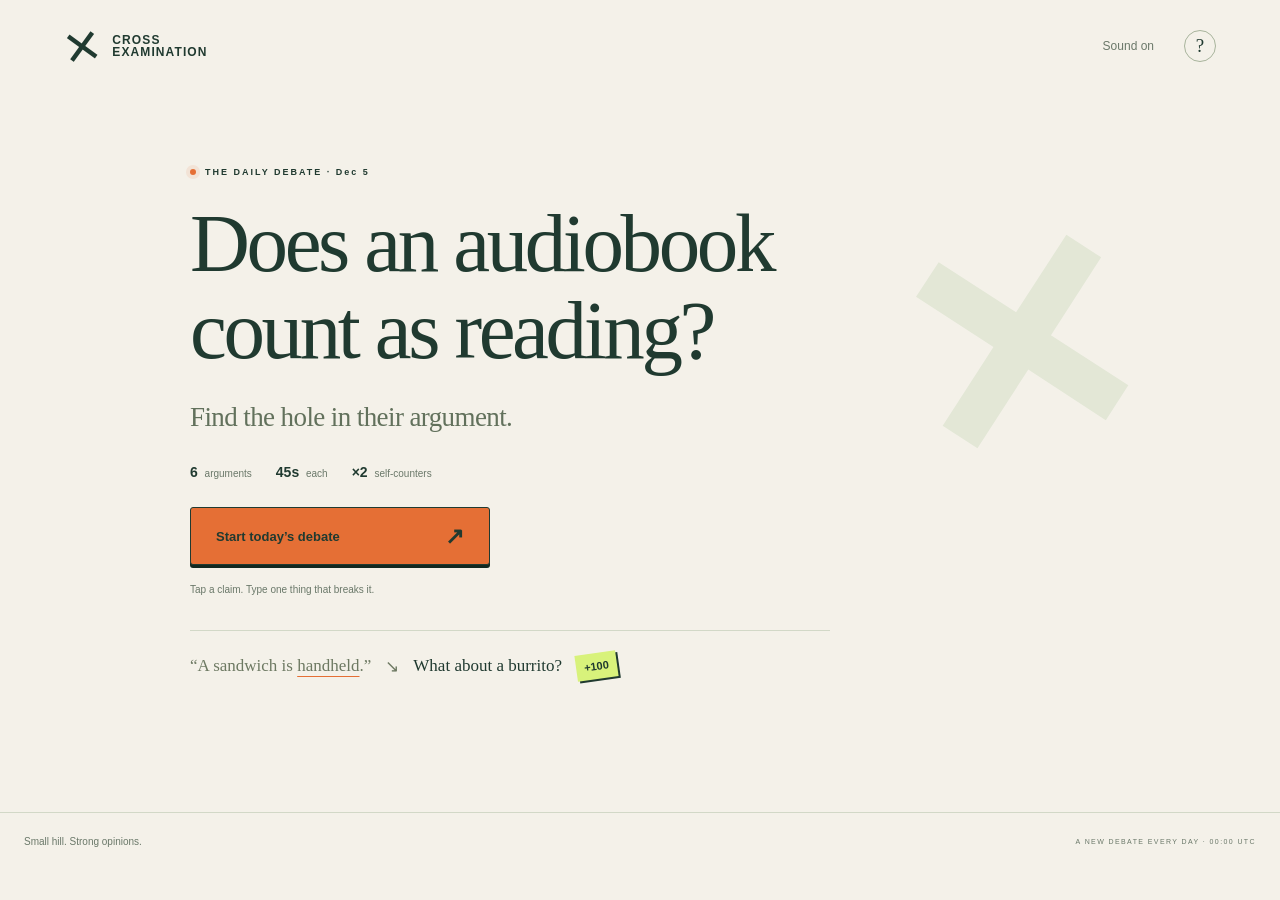
==== cross-examination/index.html @ 58315a8c "Give daily debates 45-second turns, plain copy, visible chains and stronger feedback" ====
<!doctype html>
<html lang="en">
<head>
<meta charset="utf-8"><meta name="viewport" content="width=device-width, initial-scale=1"><meta name="theme-color" content="#f4f1e9"><meta name="description" content="One daily debate. Six arguments. Forty-five seconds to find a counterexample—and maybe counter yourself.">
<title>Cross Examination — the daily debate</title><link rel="icon" href="./favicon.svg" type="image/svg+xml"><link rel="stylesheet" href="./styles.css?v=5"><script type="module" src="./src/app.js?v=5"></script>
</head>
<body>
<a class="skip-link" href="#main">Skip to game</a>
<header class="site-header"><a class="wordmark" href="./" aria-label="Cross Examination home"><span class="brand-mark" aria-hidden="true">×</span><span>CROSS<br>EXAMINATION</span></a><div class="header-actions"><button class="quiet-button" id="sound-button" aria-pressed="true">Sound on</button><button class="help-button" id="help-button" aria-label="How to play">?</button></div></header>
<main id="main" tabindex="-1"><p class="loading" role="status">Opening today’s debate…</p></main>
<footer class="site-footer"><span>Small hill. Strong opinions.</span><span>A NEW DEBATE EVERY DAY · 00:00 UTC</span></footer>
<dialog id="help-dialog" aria-labelledby="help-title"><button class="dialog-close" aria-label="Close instructions" data-close-dialog>×</button><p class="eyebrow">PICK IT APART.</p><h2 id="help-title">Then argue<br><em>with yourself.</em></h2><ol class="how-list"><li><strong>Read the argument.</strong><p>Each turn makes a case FOR or AGAINST today’s question. Tap an underlined phrase to challenge it.</p></li><li><strong>Name a counterexample.</strong><p>“It’s handheld” → “burrito.” Just a name, not an essay. A valid counter scores 100.</p></li><li><strong>Undo your own example.</strong><p>Use a new name each turn. If it also breaks an earlier idea you used, its chain doubles: ×2, ×4, ×8… Look for the bonus marks.</p></li></ol><p class="fine-print">Six arguments. 45 seconds each, including phrase selection. The clock pauses while you read a reveal. Examples and chain connections are curated; challenging a feature doesn’t settle the whole debate.</p><button class="primary-button" data-close-dialog>Let’s argue ↗</button></dialog>
<dialog id="share-dialog" aria-labelledby="share-title"><button class="dialog-close" aria-label="Close result" data-close-dialog>×</button><h2 id="share-title">Copy your result.</h2><textarea id="share-output" readonly rows="7" aria-label="Shareable result"></textarea></dialog>
<div id="effects" aria-hidden="true"></div><div class="sr-only" id="announcer" role="status" aria-live="polite"></div>
</body>
</html>
---- cross-examination/styles.css ----
:root{--paper:#f4f1e9;--ink:#203a30;--muted:#6a7869;--line:#d2d8c7;--lime:#d8f27b;--green:#e1ead4;--peach:#f1ddcd;--orange:#e56f35;--white:#fffdf6;--sans:Arial,Helvetica,sans-serif;--serif:Georgia,'Times New Roman',serif;color-scheme:light}
*{box-sizing:border-box}body{margin:0;background:var(--paper);color:var(--ink);font-family:var(--sans);-webkit-font-smoothing:antialiased;overflow-x:clip}button,input,textarea{font:inherit}button,a,input{touch-action:manipulation}button{color:inherit;cursor:pointer;border:0}a{color:inherit}button:focus-visible,a:focus-visible,summary:focus-visible,.claim:focus-visible{outline:3px solid var(--orange);outline-offset:5px}input:focus{outline:none}button:disabled{cursor:default}.sr-only{position:absolute;width:1px;height:1px;padding:0;margin:-1px;overflow:hidden;clip:rect(0,0,0,0);white-space:nowrap;border:0}.skip-link{position:fixed;top:-100px;left:20px;padding:12px;background:var(--lime);z-index:99}.skip-link:focus{top:10px}.site-header{max-width:1440px;margin:auto;padding:26px 5%;display:flex;justify-content:space-between;align-items:center}.wordmark{display:flex;gap:11px;align-items:center;text-decoration:none;font-size:12px;font-weight:800;line-height:1.03;letter-spacing:1.1px}.brand-mark{font-size:62px;line-height:.65;font-weight:400;transform:rotate(-9deg);transition:transform .3s}.wordmark:hover .brand-mark{transform:rotate(81deg)}.header-actions{display:flex;align-items:center;gap:24px}.quiet-button{background:none;font-size:12px;color:var(--muted)}.help-button{width:32px;height:32px;border:1px solid #a8b49c;border-radius:50%;background:none;font-family:var(--serif);font-size:19px}.help-button:hover{background:var(--lime)}main{min-height:calc(100svh - 180px);padding:25px 24px 58px}.game-shell{max-width:900px;margin:0 auto;scroll-margin-top:18px}.eyebrow{font-size:9px;letter-spacing:2px;font-weight:700;margin:0 0 23px}.home-shell{position:relative;max-width:900px;padding:50px 0 25px;isolation:isolate}.daily-label{display:flex;align-items:center;gap:9px}.live-dot{width:6px;height:6px;border-radius:50%;background:var(--orange);box-shadow:0 0 0 4px #e56f351c}.home-question{font:400 clamp(52px,6.6vw,83px)/1.04 var(--serif);letter-spacing:-3.4px;max-width:720px;margin:0 0 27px;text-wrap:pretty}.home-description{font-family:var(--serif);font-size:27px;letter-spacing:-.6px;line-height:1.3;margin:0 0 29px;color:#62715c}.home-rules{display:flex;gap:24px;align-items:center;font-size:10px;margin-bottom:27px;color:var(--muted)}.home-rules strong{font-size:14px;color:var(--ink);font-weight:600;margin-right:4px}.primary-button{display:inline-flex;align-items:center;justify-content:space-between;gap:45px;border:1px solid var(--ink);background:var(--ink);color:var(--white);border-radius:3px;padding:18px 26px;font-size:13px;box-shadow:0 3px 0 #12271f;transition:background .15s,transform .15s,box-shadow .15s}.primary-button:hover{background:#365743;transform:translateY(-2px);box-shadow:0 5px 0 #12271f}.primary-button:active{transform:translateY(2px);box-shadow:0 1px 0 #12271f}.play-button{background:var(--orange);color:var(--ink);border-color:var(--ink);font-weight:600;min-width:300px;padding:20px 25px}.play-button:hover{background:#ef8650}.play-button>span{font-size:23px;line-height:.7}.home-instruction{font-size:10px;color:var(--muted);margin:19px 0 35px}.home-demo{display:flex;flex-wrap:wrap;align-items:center;gap:14px;max-width:640px;border-top:1px solid var(--line);padding-top:22px;font-family:var(--serif);font-size:17px;color:#6d7962}.home-demo u{text-decoration-color:var(--orange);text-underline-offset:5px}.home-demo strong{font-weight:400;color:var(--ink)}.home-demo b{font-family:var(--sans);font-size:11px;background:var(--lime);padding:7px 8px;transform:rotate(-8deg);color:var(--ink);box-shadow:2px 2px 0 var(--ink)}.home-cross{position:absolute;z-index:-1;right:-42px;top:30px;font-size:380px;font-weight:700;color:#dce4cf;line-height:1;transform:rotate(-12deg);opacity:.7;pointer-events:none}.daily-topic{display:flex;align-items:center;justify-content:space-between;gap:24px;padding-bottom:17px;border-bottom:1px solid var(--line);scroll-margin-top:20px}.daily-topic>span{font-size:8px;letter-spacing:1.5px;color:var(--muted);white-space:nowrap}.daily-topic h1{font:400 24px/1.2 var(--serif);letter-spacing:-.6px;margin:0;text-align:right}.game-hud{display:flex;align-items:center;justify-content:space-between;gap:30px;padding:20px 0 24px;min-height:107px}.round-progress{display:flex;flex-direction:column;gap:12px}.round-progress>span{font-size:8px;letter-spacing:1.6px;font-weight:700;color:var(--muted)}.pips{display:flex;gap:6px}.pips i{width:7px;height:7px;border-radius:50%;background:#cdd5bf}.pips .current{box-shadow:0 0 0 3px #ccd6bb;background:var(--paper)}.pips .filled{background:var(--ink)}.pips .missed{background:none;border:1px solid #93a17f}.clock{height:68px;width:68px;position:relative;display:flex;flex-direction:column;justify-content:center;align-items:center;color:var(--ink);margin-left:auto;margin-right:auto;flex-shrink:0}.clock svg{position:absolute;inset:0;width:68px;height:68px;transform:rotate(-90deg);overflow:visible}.clock circle{fill:none;stroke-width:3}.clock .clock-track{stroke:#d6dccd}.clock #clock-ring{stroke:var(--ink);stroke-linecap:round;stroke-dasharray:157.08;stroke-dashoffset:0;transition:stroke .2s}.clock strong{font-size:28px;letter-spacing:-1.5px;line-height:1.1;font-variant-numeric:tabular-nums;font-weight:600}.clock>span{font-size:6px;letter-spacing:1px;font-weight:600;margin-top:2px}.clock-paused{margin:0 auto;color:#8a9580;font-size:8px;letter-spacing:1.8px}.score-total{display:grid;grid-template-columns:auto;align-items:center;justify-items:end;gap:4px;min-width:100px;position:relative}.score-total>span{font-size:7px;letter-spacing:1.7px;font-weight:700}.score-total strong{font-size:35px;font-variant-numeric:tabular-nums;font-weight:500;letter-spacing:-1px}.hud-chain{position:absolute;bottom:-14px;right:0;white-space:nowrap;color:var(--orange);font-size:7px;letter-spacing:1px;transform:rotate(-4deg)}.argument-stage{position:relative;padding:27px 33px 22px;background:var(--green);border-radius:4px;box-shadow:0 4px 0 #c5d0b5;overflow:hidden}.argument-stage.against{background:var(--peach);box-shadow:0 4px 0 #ddc6b3}.argument-top{display:flex;align-items:center;justify-content:space-between}.side-tag{font-size:8px;letter-spacing:1px;font-weight:700;border:1px solid currentColor;padding:6px 8px;border-radius:2px;white-space:nowrap}.side-tag.small{font-size:7px;padding:4px 6px;letter-spacing:.8px}.argument-number{font-size:10px;letter-spacing:2px;opacity:.45}.argument-stage blockquote{font:400 clamp(29px,3.6vw,43px)/1.4 var(--serif);letter-spacing:-1px;margin:26px 0 24px;overflow-wrap:anywhere}.claim{display:inline;padding:0 2px;font:inherit;line-height:inherit;background:linear-gradient(to bottom,transparent 90%,#8aa35e 90%,#8aa35e 95%,transparent 95%);cursor:pointer;box-decoration-break:clone;-webkit-box-decoration-break:clone;border-radius:3px;transition:color .12s,background-color .12s}.against .claim{background:linear-gradient(to bottom,transparent 90%,#bd8d63 90%,#bd8d63 95%,transparent 95%)}.claim:hover{background-color:#d1e6aa}.against .claim:hover{background-color:#edc3a2}.claim.selected{color:var(--white);background:var(--ink);text-decoration:underline;text-decoration-color:var(--lime);text-decoration-thickness:2px;text-underline-offset:6px}.claim-arrow{display:inline-block;font:12px var(--sans);vertical-align:super;transform:translate(1px,0);color:#7a915c}.claim.selected .claim-arrow{color:var(--lime)}.claim.landed{text-decoration-line:line-through;text-decoration-thickness:3px;color:var(--white);background:var(--orange)}.argument-instruction{display:flex;align-items:center;gap:8px;font-size:9px;letter-spacing:.5px;color:#697b58;line-height:1.5}.tap-icon{font-size:20px;line-height:1}.time-track{position:absolute;bottom:0;left:0;right:0;height:4px;background:#152d2020}.time-track>span{height:4px;display:block;background:#748d50;transform-origin:left;will-change:transform}.against .time-track>span{background:#c18551}.urgent .clock{color:var(--orange);animation:clock-pulse 1s ease-in-out infinite}.urgent #clock-ring{stroke:var(--orange)}.urgent .time-track>span{background:var(--orange)}.urgent .argument-stage{box-shadow:0 4px 0 var(--orange)}@keyframes clock-pulse{0%,100%{transform:scale(1)}50%{transform:scale(1.1)}}.composer{max-width:800px;margin:27px auto 0}.composer-heading{display:flex;align-items:center;justify-content:space-between;gap:15px;min-height:26px;margin:0 0 12px}.composer-heading label{font:400 20px/1.3 var(--serif);letter-spacing:-.2px}.composer.waiting .composer-heading label{color:#839074}.chain-chance{font-size:8px;letter-spacing:1px;font-weight:700;color:var(--orange);white-space:nowrap;background:#f4e0cc;border:1px solid #dfb08c;border-radius:2px;padding:5px 7px;transform:rotate(-3deg)}.input-row{display:flex;align-items:center;gap:12px;padding:7px 8px 7px 19px;background:var(--white);border:1px solid #aab89a;border-bottom:3px solid var(--ink);border-radius:4px;transition:box-shadow .2s}.input-row:focus-within{box-shadow:0 0 0 4px #d8e5c2}.waiting .input-row{background:#eeeee2;border-color:#d0d8c2;opacity:.75}.what-about{font:italic 17px var(--serif);white-space:nowrap;color:#7a886c}.input-row input{width:100%;min-width:0;border:0;color:var(--ink);padding:15px 2px;background:transparent;font-size:23px;letter-spacing:-.4px}.input-row input::placeholder{color:#9aa28c}.send-button{display:grid;place-items:center;width:52px;height:51px;background:var(--ink);color:var(--white);border-radius:3px;font-size:30px;flex-shrink:0;transition:transform .15s}.send-button:hover:not(:disabled){background:#3a5846;transform:translate(1px,-1px)}.send-button:disabled{background:#b1bba4}.input-under{display:flex;justify-content:space-between;gap:15px;min-height:32px;padding-top:9px;font-size:10px;color:var(--muted);line-height:1.5}.input-under>span{font-size:9px;white-space:nowrap;color:#8c967f}#match-preview{margin:0;flex:1}.recognized{color:#496b36}.preview-points{display:inline-block;font-size:9px;margin:0 9px;color:#607a45}.needs-work{color:#a54c2b}.claim-hint{font-family:var(--serif);font-style:italic;font-size:15px;line-height:1.5;color:var(--muted);margin:4px 0 0}.chain-hint{font-size:11px;line-height:1.5;color:#b75b2e;margin:10px 0 0}.chain-hint>span{font-size:18px;margin-right:5px}.chain-hint strong{font-weight:600}.composer-footer{display:flex;justify-content:space-between;align-items:center;gap:20px;margin-top:15px;font-size:9px;color:#89937e}.skip-button,.quiet-link{background:none;padding:5px 0;font-size:11px;border-bottom:1px solid #adb79d}.skip-button:hover,.quiet-link:hover{color:var(--orange);border-color:var(--orange)}#suggestions{display:flex;flex-wrap:wrap;gap:8px;margin:5px 0 13px}#suggestions[hidden]{display:none}#suggestions button{position:relative;background:var(--white);border:1px solid #c3cdb5;border-radius:3px;padding:10px 28px 10px 11px;font-size:11px;text-align:left}#suggestions button:hover,#suggestions button:focus-visible{background:var(--green)}#suggestions button small{font-size:9px;color:var(--muted);display:block;margin-top:5px}#suggestions button>span{position:absolute;right:9px;top:9px;color:var(--muted)}#switch-target{background:none;font-size:10px;font-weight:700;padding:0;border-bottom:1px solid currentColor;color:var(--orange)}.prior-trail{max-width:800px;display:flex;align-items:center;flex-wrap:wrap;gap:8px;margin:28px auto 0;border-top:1px solid var(--line);padding-top:17px}.prior-trail>span:first-child{font-size:7px;letter-spacing:1.3px;font-weight:700;color:#8a957e;margin-right:5px}.trail-chip{font-size:10px;background:#e4e8da;border-radius:3px;padding:6px 8px;color:#6b7c58}.trail-chip b{font-size:8px;color:var(--orange);margin-left:3px}.trail-empty{font-size:9px;color:#8a957e}.reveal-view,.miss-view{scroll-margin-top:20px}.challenged-argument{display:flex;align-items:flex-start;gap:13px;margin:4px 0 20px}.challenged-argument p{font:400 18px/1.55 var(--serif);color:#87937a;margin:0}.struck-phrase{text-decoration:line-through;text-decoration-color:var(--orange);text-decoration-thickness:2px;color:#7f8c70}.challenged-argument .side-tag{margin-top:4px;color:#7f8e70}.answer-stage{position:relative;background:var(--green);padding:28px 33px 25px;border-radius:4px;box-shadow:0 4px 0 #c4d0b2}.answer-kicker{display:flex;justify-content:space-between;align-items:center;gap:10px;margin-bottom:22px}.answer-kicker>span{font-size:8px;letter-spacing:1.7px;font-weight:700;color:#728561}.hit-stamp{font-size:11px;letter-spacing:1px;padding:7px 10px;border:2px solid var(--orange);color:var(--orange);background:var(--paper);transform:rotate(-7deg);white-space:nowrap}.answer-stage h2{font:400 clamp(41px,5.6vw,69px)/1.07 var(--serif);letter-spacing:-2px;overflow-wrap:anywhere;margin:0 0 20px}.answer-stage h2>span{color:var(--orange)}.explanation{font-size:15px;line-height:1.6;color:#4b6240;max-width:720px;margin:0}.answer-score{display:flex;align-items:center;gap:20px;margin-top:25px}.points-earned{font-size:56px;font-weight:600;letter-spacing:-2.5px;font-variant-numeric:tabular-nums;line-height:1}.answer-score>span{font-size:8px;letter-spacing:1.5px;font-weight:700;color:#6c815c}.chain-proof{background:var(--ink);color:var(--white);border-radius:4px;padding:18px 20px;margin:24px 0 0;box-shadow:4px 4px 0 var(--orange);position:relative}.chain-proof-top{display:flex;align-items:center;justify-content:space-between;gap:15px;margin-bottom:8px}.chain-proof-top>span{font-size:7px;font-weight:700;letter-spacing:1.7px;color:var(--lime)}.chain-multiplier{font-size:44px;color:var(--lime);font-weight:700;letter-spacing:-2px;line-height:1;transform:rotate(-6deg)}.chain-link{display:flex;flex-wrap:wrap;align-items:center;gap:14px;font:400 24px/1.35 var(--serif)}.chain-link s{color:#b3c4a4;text-decoration-color:var(--orange);text-decoration-thickness:2px}.chain-link>span{color:var(--orange);font-size:33px;line-height:.7}.chain-link b{font-weight:400}.chain-proof p{font-size:11px;line-height:1.65;color:#c2d0b7;margin:13px 0 0;max-width:680px}.next-button{margin-top:25px;min-width:220px}.keyboard-note{font-size:9px;color:#89937e;display:inline-block;margin-left:17px}.correction-receipt{font-size:9px;color:#89937e;margin:16px 0 -4px}.miss-view{padding:55px 0 65px}.miss-view h2{font:400 72px/1 var(--serif);letter-spacing:-3px;margin:0 0 25px;color:var(--orange)}.miss-view>p:not(.eyebrow){font-size:14px;line-height:1.6;color:var(--muted)}.clock-paused{white-space:nowrap}.results{text-align:center;padding:28px 10px 37px;border-bottom:1px solid var(--line);margin-bottom:20px}.results h2{font:400 clamp(60px,8vw,95px)/.95 var(--serif);letter-spacing:-4px;margin:12px 0 29px}.results em{font-weight:400;color:var(--orange)}.final-score{font-size:72px;line-height:1;font-weight:500;letter-spacing:-4px;font-variant-numeric:tabular-nums}.final-score>span{display:block;font-size:9px;letter-spacing:3px;margin-top:12px;font-weight:700}.results>p:not(.eyebrow){font-size:12px;line-height:1.8;color:var(--muted);margin-top:23px}.results p>span{margin:0 7px}.result-actions{display:flex;justify-content:center;align-items:center;gap:27px;margin-top:26px}.round-recap{list-style:none;margin:0;padding:0}.round-recap li{display:flex;align-items:flex-start;gap:18px;border-bottom:1px solid var(--line);padding:22px 0}.recap-number{font-size:10px;letter-spacing:1px;color:#8b977d;padding-top:4px;min-width:45px}.recap-number small{display:block;font-size:6px;letter-spacing:.5px;margin-top:8px}.round-recap li>div{flex:1}.round-recap p{font:400 15px/1.5 var(--serif);margin:0 0 10px;color:var(--muted)}.round-recap strong{font-size:13px;font-weight:500}.round-recap strong b{font-size:10px;color:var(--orange);margin-left:5px}.round-recap div>span{display:block;font-size:11px;line-height:1.6;color:var(--muted);margin-top:8px}.round-recap div>.recap-chain{color:#ab6337}.round-recap li>b{font-size:17px;font-weight:500;white-space:nowrap}.tomorrow-note{font-family:var(--serif);font-style:italic;font-size:16px;text-align:center;color:var(--muted);margin-top:34px}.site-footer{max-width:1296px;margin:auto;border-top:1px solid var(--line);padding:23px 24px;display:flex;justify-content:space-between;align-items:center;gap:25px;font-size:10px;color:var(--muted)}.site-footer>span:last-child{font-size:7px;letter-spacing:1.4px}.loading,.load-error{text-align:center;margin:15vh auto}.storage-note{font-size:10px;color:#a64c2b;text-align:center;margin-top:25px}dialog{border:1px solid #b8c5a9;border-radius:5px;padding:35px;background:var(--white);color:var(--ink);width:calc(100% - 32px);max-width:530px;max-height:90svh;box-shadow:8px 8px 0 #203a3022}dialog::backdrop{background:#203a3077;backdrop-filter:blur(5px)}.dialog-close{position:absolute;top:10px;right:16px;background:none;font-size:29px}.dialog-close:hover{color:var(--orange)}dialog h2{font:400 46px/1 var(--serif);letter-spacing:-1.5px;margin:14px 0 25px}dialog h2 em{font-weight:400;color:var(--orange)}.how-list{list-style:none;padding:0;counter-reset:steps}.how-list li{counter-increment:steps;position:relative;padding-left:31px;margin:22px 0}.how-list li:before{content:counter(steps);position:absolute;left:0;top:-2px;width:21px;height:21px;border-radius:50%;display:grid;place-items:center;background:var(--green);font-size:10px}.how-list strong{font-size:13px}.how-list p{font-size:12px;line-height:1.65;color:var(--muted);margin:8px 0}.fine-print{font-size:10px;line-height:1.7;color:var(--muted);border-top:1px solid var(--line);padding-top:17px;margin:25px 0}dialog textarea{width:100%;padding:13px;border:1px solid var(--line);background:var(--paper);font-size:13px;line-height:1.7}#effects{position:fixed;inset:0;pointer-events:none;overflow:hidden;z-index:50}.impact-word{position:absolute;top:43%;left:50%;padding:15px 25px;background:var(--ink);color:var(--lime);font-size:clamp(35px,7vw,90px);font-weight:900;letter-spacing:-4px;border:3px solid var(--paper);box-shadow:8px 8px 0 var(--orange);white-space:nowrap;z-index:3;will-change:transform}.impact-word.chain-impact{font-size:clamp(25px,5.7vw,70px);color:var(--ink);background:var(--lime);box-shadow:8px 8px 0 var(--ink);border-color:var(--orange);letter-spacing:-2px}.impact-flash{position:absolute;inset:0;background:radial-gradient(ellipse at center,#e0ec8c99,transparent 70%);z-index:0}.shock-ring{position:absolute;width:250px;height:250px;border:5px solid var(--orange);border-radius:50%;z-index:1}.particle,.spark-star{position:absolute;z-index:2;will-change:transform}.particle{width:11px;height:5px;background:var(--particle)}.spark-star{font-size:29px;color:var(--particle);font-style:normal;line-height:1}.flying-points{position:absolute;background:var(--orange);color:var(--ink);font-size:30px;font-weight:700;padding:8px 12px;border:2px solid var(--ink);box-shadow:3px 3px 0 var(--lime);z-index:4;white-space:nowrap}
@media(min-width:1500px){main{padding-top:40px}.home-shell{padding-top:70px}.home-question{font-size:91px}.home-cross{font-size:420px;top:40px}}
@media(max-width:1000px){.site-header{padding:23px 24px}.site-footer{margin:0 24px;padding-left:0;padding-right:0}.home-cross{right:0;font-size:320px;opacity:.55}.home-question{max-width:670px}}
@media(max-width:600px){.site-header{padding:22px 20px}.wordmark{font-size:10px;gap:8px}.brand-mark{font-size:52px}.header-actions{gap:16px}.quiet-button{font-size:10px}.help-button{width:28px;height:28px;font-size:17px}main{padding:20px 18px 45px;min-height:calc(100svh - 160px)}.game-shell{scroll-margin-top:15px}.home-shell{padding:35px 2px 0}.eyebrow{font-size:8px;letter-spacing:1.6px;margin-bottom:22px}.home-question{font-size:55px;line-height:1.04;letter-spacing:-2.3px;margin-bottom:25px}.home-description{font-size:23px;line-height:1.3;margin-bottom:25px}.home-rules{gap:17px;font-size:9px;flex-wrap:wrap;margin-bottom:25px}.home-rules strong{font-size:12px;margin-right:3px}.play-button{min-width:100%;padding:20px 22px;font-size:12px}.home-instruction{font-size:9px;line-height:1.6;max-width:300px;margin:17px 0 26px}.home-demo{font-size:15px;gap:10px;line-height:1.4;padding-top:19px}.home-demo strong{font-size:15px}.home-demo b{font-size:9px;padding:5px 7px}.home-cross{font-size:250px;right:-15px;top:20px;opacity:.42}.daily-topic{gap:12px;align-items:flex-start;padding-bottom:14px;flex-direction:column;scroll-margin-top:16px}.daily-topic>span{font-size:7px;letter-spacing:1.2px}.daily-topic h1{font-size:25px;line-height:1.1;text-align:left;letter-spacing:-.7px}.game-hud{padding:16px 0 20px;gap:18px;min-height:92px}.round-progress{gap:10px;max-width:120px}.round-progress>span{font-size:7px;letter-spacing:1.1px}.pips{gap:5px}.pips i{width:6px;height:6px}.clock{width:59px;height:59px}.clock svg{width:59px;height:59px}.clock strong{font-size:25px}.clock>span{font-size:5px}.score-total{min-width:75px;gap:4px}.score-total>span{font-size:6px;letter-spacing:1.3px}.score-total strong{font-size:30px}.hud-chain{font-size:6px;bottom:-11px}.clock-paused{font-size:6px;letter-spacing:1px}.argument-stage{padding:21px 21px 19px;box-shadow:0 3px 0 #c5d0b5}.side-tag{font-size:7px;padding:5px 7px;letter-spacing:.9px}.argument-number{font-size:9px}.argument-stage blockquote{font-size:29px;letter-spacing:-.7px;line-height:1.4;margin:22px 0}.claim{padding:0 1px}.claim-arrow{font-size:10px}.claim.selected{text-underline-offset:5px}.argument-instruction{font-size:8px;letter-spacing:0;gap:6px}.tap-icon{font-size:17px}.composer{margin-top:25px;padding:0 2px}.composer-heading{gap:10px;margin-bottom:11px;min-height:24px}.composer-heading label{font-size:18px;line-height:1.25}.chain-chance{font-size:6px;padding:5px;letter-spacing:.5px}.input-row{padding:5px 6px 5px 13px;gap:8px}.what-about{font-size:13px}.input-row input{font-size:19px;padding:14px 0;letter-spacing:-.4px}.send-button{width:42px;height:44px;font-size:27px}.input-under{font-size:9px;gap:10px;padding-top:9px;min-height:32px}.input-under>span{font-size:8px}.preview-points{font-size:8px;margin:0 6px}.claim-hint{font-size:14px;line-height:1.5;margin-top:3px}.chain-hint{font-size:10px;line-height:1.5}.composer-footer{font-size:8px;margin-top:14px}.skip-button{font-size:10px}.prior-trail{margin-top:23px;gap:6px;padding-top:15px}.prior-trail>span:first-child{font-size:6px;letter-spacing:1px}.trail-chip{font-size:9px;padding:5px 7px}.trail-chip b{font-size:7px}.challenged-argument{gap:10px;margin:0 0 19px}.challenged-argument p{font-size:16px;line-height:1.5}.side-tag.small{font-size:6px;padding:3px 4px}.answer-stage{padding:23px 22px 24px}.answer-kicker{margin-bottom:22px}.answer-kicker>span{font-size:6px;letter-spacing:1.1px}.hit-stamp{font-size:8px;letter-spacing:.6px;padding:5px 6px}.answer-stage h2{font-size:46px;letter-spacing:-1.7px;line-height:1.1;margin-bottom:18px}.explanation{font-size:13px;line-height:1.65}.answer-score{gap:15px;margin-top:22px}.points-earned{font-size:48px;letter-spacing:-2px}.answer-score>span{font-size:7px;letter-spacing:1px}.chain-proof{padding:16px 15px;margin-top:22px}.chain-proof-top{margin-bottom:8px}.chain-proof-top>span{font-size:6px;letter-spacing:1.2px}.chain-multiplier{font-size:37px}.chain-link{font-size:22px;gap:10px}.chain-link>span{font-size:27px}.chain-proof p{font-size:10px;line-height:1.65;margin-top:12px}.next-button{min-width:185px;margin-top:25px}.primary-button{padding:17px 22px;font-size:12px;gap:30px}.keyboard-note{font-size:8px;max-width:125px;vertical-align:middle;line-height:1.6;margin-left:12px}.correction-receipt{font-size:8px;line-height:1.5}.miss-view{padding:35px 0 50px}.miss-view h2{font-size:60px;letter-spacing:-2.5px}.miss-view>p:not(.eyebrow){font-size:13px}.results{padding:20px 0 29px}.results h2{font-size:76px;letter-spacing:-3px}.final-score{font-size:64px;letter-spacing:-3px}.results>p:not(.eyebrow){font-size:10px;line-height:1.8}.results p>span{margin:0 5px}.result-actions{gap:22px}.quiet-link{font-size:10px}.round-recap li{gap:11px;padding:19px 0}.recap-number{font-size:9px;min-width:33px}.recap-number small{font-size:5px}.round-recap p{font-size:13px}.round-recap strong{font-size:12px}.round-recap div>span{font-size:10px}.round-recap li>b{font-size:14px}.tomorrow-note{font-size:14px;line-height:1.5}.site-footer{margin:0 20px;padding:19px 0;font-size:9px;gap:20px}.site-footer>span:last-child{font-size:6px;letter-spacing:1px;max-width:155px;text-align:right;line-height:1.6}.impact-word{font-size:48px;padding:13px 19px;letter-spacing:-2px;box-shadow:6px 6px 0 var(--orange)}.impact-word.chain-impact{font-size:29px;letter-spacing:-1px;padding:14px;box-shadow:6px 6px 0 var(--ink)}.shock-ring{width:160px;height:160px;border-width:4px}.flying-points{font-size:23px;padding:7px 9px}.spark-star{font-size:24px}dialog{padding:29px 25px}dialog h2{font-size:42px}.fine-print{font-size:9px}.how-list p{font-size:11px}}
@media(prefers-reduced-motion:reduce){*,*:before,*:after{scroll-behavior:auto!important;animation:none!important;transition:none!important}#effects{display:none}}

.turn .game-hud{position:sticky;top:0;background:var(--paper);z-index:10;box-shadow:0 7px 12px -12px #203a3077}
.counter-progress{margin:-5px 0 29px}.counter-progress-label{display:flex;align-items:center;justify-content:space-between;margin-bottom:9px;font-size:8px;font-weight:700;letter-spacing:1.4px;color:var(--muted)}.counter-progress-label strong{font-size:14px;color:var(--ink);letter-spacing:0;font-variant-numeric:tabular-nums}.counter-progress-label small{font-size:10px;font-weight:400;color:var(--muted)}.counter-track{height:13px;position:relative;border:1px solid #a4b49a;background:#dce3d1;border-radius:3px;box-shadow:inset 0 2px 0 #203a300a;isolation:isolate}.counter-track>span{position:absolute;inset:0;background:repeating-linear-gradient(115deg,#e47c3e 0px,#e47c3e 15px,#ee9651 15px,#ee9651 30px);transform-origin:left;border-radius:2px;box-shadow:0 1px 0 #fff6 inset}.counter-track>i{position:absolute;top:0;bottom:0;width:2px;background:var(--paper);z-index:1}.counter-track>i:nth-of-type(1){left:16.6667%}.counter-track>i:nth-of-type(2){left:33.3333%}.counter-track>i:nth-of-type(3){left:50%}.counter-track>i:nth-of-type(4){left:66.6667%}.counter-track>i:nth-of-type(5){left:83.3333%}.counter-track>b{position:absolute;top:50%;transform:translate(-50%,-50%);font-size:25px;color:var(--ink);background:var(--lime);width:29px;height:29px;display:grid;place-items:center;line-height:1;border:1px solid var(--ink);border-radius:50%;z-index:2;box-shadow:2px 2px 0 #203a3022}.chain-hint small{display:block;margin:7px 0 0;font-size:11px;line-height:1.5;color:var(--muted);max-width:670px}.input-row{transition:box-shadow .2s,border-color .2s}.input-row.ready-to-hit{border-color:#73864b;box-shadow:0 0 0 3px #d8f27b88,0 5px 0 #c5d69f}.input-row.ready-to-hit .send-button{background:var(--orange);transform:rotate(-4deg) scale(1.04)}.claim.landed{animation:claim-hit .14s ease-in both}.turn .argument-stage{animation:argument-enter .38s cubic-bezier(.16,1,.3,1) both}.reveal .counter-track>span{background:repeating-linear-gradient(115deg,#e47c3e 0px,#e47c3e 15px,#ee9651 15px,#ee9651 30px)}
@keyframes argument-enter{from{opacity:0;transform:translateY(15px) rotate(.7deg)}to{opacity:1;transform:none}}@keyframes claim-hit{0%{transform:scale(1)}50%{transform:scale(1.05) rotate(-2deg);background:var(--orange)}100%{transform:scale(.97);background:var(--lime)}}
@media(max-width:600px){.counter-progress{margin:-2px 0 24px}.counter-progress-label{font-size:7px;letter-spacing:1px}.counter-track{height:11px}.counter-track>b{font-size:20px;width:25px;height:25px}.chain-hint small{font-size:10px}}
.claim-bonus{font:700 10px/1 var(--sans);display:inline-block;vertical-align:super;background:var(--orange);color:var(--white);padding:4px 5px;margin-left:4px;text-decoration:none;border-radius:2px;letter-spacing:0;transform:rotate(-6deg)}
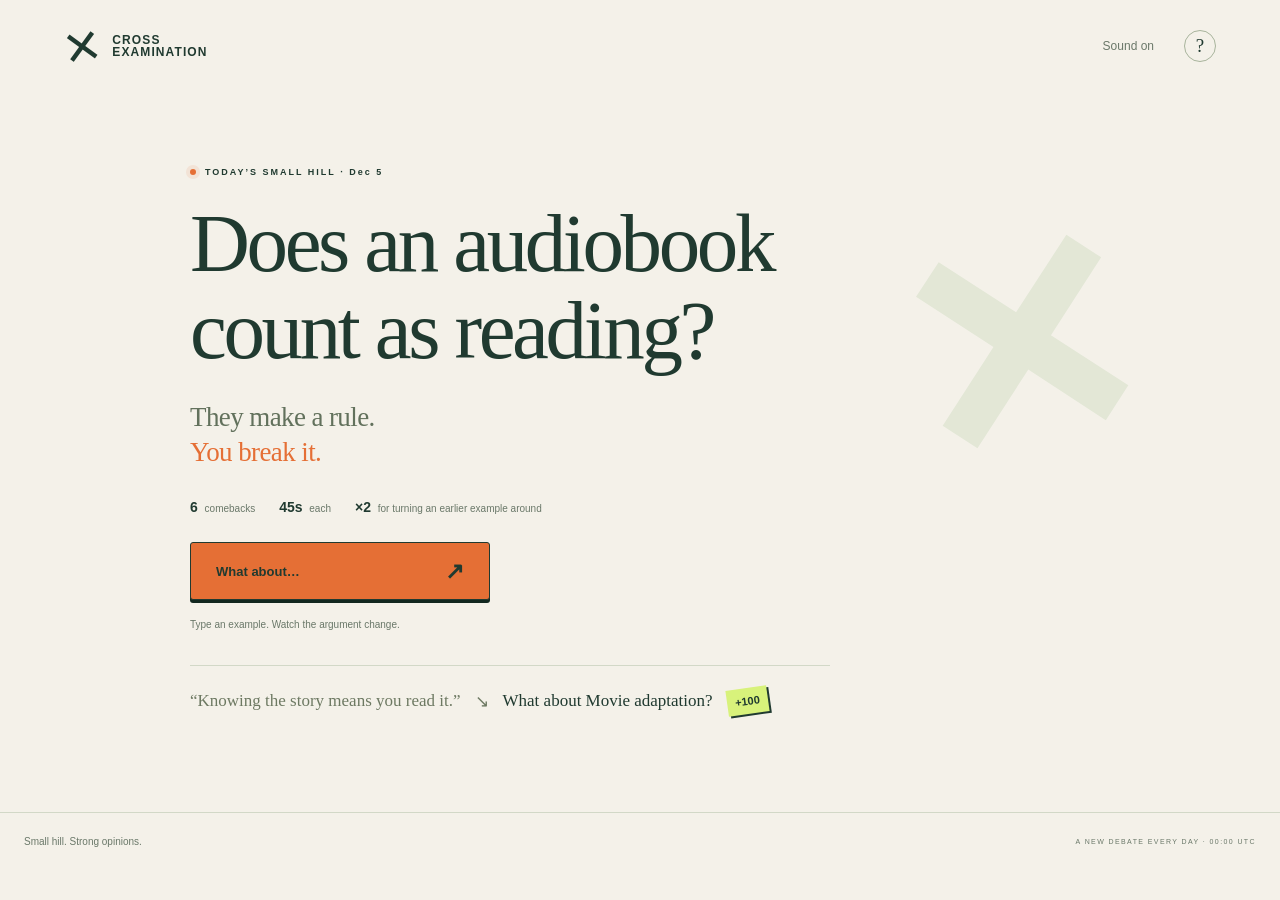
==== commit 37b4e908: "Make daily debate replies react to counterexamples and show reversal goals" ====
--- a/cross-examination/index.html
+++ b/cross-examination/index.html
@@ -2,14 +2,14 @@
 <html lang="en">
 <head>
 <meta charset="utf-8"><meta name="viewport" content="width=device-width, initial-scale=1"><meta name="theme-color" content="#f4f1e9"><meta name="description" content="One daily debate. Six arguments. Forty-five seconds to find a counterexample—and maybe counter yourself.">
-<title>Cross Examination — the daily debate</title><link rel="icon" href="./favicon.svg" type="image/svg+xml"><link rel="stylesheet" href="./styles.css?v=5"><script type="module" src="./src/app.js?v=5"></script>
+<title>Cross Examination — the daily debate</title><link rel="icon" href="./favicon.svg" type="image/svg+xml"><link rel="stylesheet" href="./styles.css?v=6"><script type="module" src="./src/app.js?v=6"></script>
 </head>
 <body>
 <a class="skip-link" href="#main">Skip to game</a>
 <header class="site-header"><a class="wordmark" href="./" aria-label="Cross Examination home"><span class="brand-mark" aria-hidden="true">×</span><span>CROSS<br>EXAMINATION</span></a><div class="header-actions"><button class="quiet-button" id="sound-button" aria-pressed="true">Sound on</button><button class="help-button" id="help-button" aria-label="How to play">?</button></div></header>
 <main id="main" tabindex="-1"><p class="loading" role="status">Opening today’s debate…</p></main>
 <footer class="site-footer"><span>Small hill. Strong opinions.</span><span>A NEW DEBATE EVERY DAY · 00:00 UTC</span></footer>
-<dialog id="help-dialog" aria-labelledby="help-title"><button class="dialog-close" aria-label="Close instructions" data-close-dialog>×</button><p class="eyebrow">PICK IT APART.</p><h2 id="help-title">Then argue<br><em>with yourself.</em></h2><ol class="how-list"><li><strong>Read the argument.</strong><p>Each turn makes a case FOR or AGAINST today’s question. Tap an underlined phrase to challenge it.</p></li><li><strong>Name a counterexample.</strong><p>“It’s handheld” → “burrito.” Just a name, not an essay. A valid counter scores 100.</p></li><li><strong>Undo your own example.</strong><p>Use a new name each turn. If it also breaks an earlier idea you used, its chain doubles: ×2, ×4, ×8… Look for the bonus marks.</p></li></ol><p class="fine-print">Six arguments. 45 seconds each, including phrase selection. The clock pauses while you read a reveal. Examples and chain connections are curated; challenging a feature doesn’t settle the whole debate.</p><button class="primary-button" data-close-dialog>Let’s argue ↗</button></dialog>
+<dialog id="help-dialog" aria-labelledby="help-title"><button class="dialog-close" aria-label="Close instructions" data-close-dialog>×</button><p class="eyebrow">THEY MAKE A RULE. YOU BREAK IT.</p><h2 id="help-title">What about…?</h2><ol class="how-list"><li><strong>Read the highlighted rule.</strong><p>Type something that breaks it. “Sandwiches are cold” → “grilled cheese.” You can switch the underlined phrase.</p></li><li><strong>They change their argument.</strong><p>Your example brings a new reply. You have 45 seconds to find the next exception.</p></li><li><strong>Turn an example around for ×2.</strong><p>A bonus box brings back an earlier example. Name a new example that shares the feature shown, but falls on the other side. The chain doubles: ×2, ×4, ×8…</p></li></ol><p class="fine-print">Six comebacks. Each accepted example earns 100 points before bonuses. Use a new name each turn. The clock pauses after each answer. Examples and connections are curated; the debate stays debatable.</p><button class="primary-button" data-close-dialog>Let’s play ↗</button></dialog>
 <dialog id="share-dialog" aria-labelledby="share-title"><button class="dialog-close" aria-label="Close result" data-close-dialog>×</button><h2 id="share-title">Copy your result.</h2><textarea id="share-output" readonly rows="7" aria-label="Shareable result"></textarea></dialog>
 <div id="effects" aria-hidden="true"></div><div class="sr-only" id="announcer" role="status" aria-live="polite"></div>
 </body>
--- a/cross-examination/styles.css
+++ b/cross-examination/styles.css
@@ -10,3 +10,43 @@
 @keyframes argument-enter{from{opacity:0;transform:translateY(15px) rotate(.7deg)}to{opacity:1;transform:none}}@keyframes claim-hit{0%{transform:scale(1)}50%{transform:scale(1.05) rotate(-2deg);background:var(--orange)}100%{transform:scale(.97);background:var(--lime)}}
 @media(max-width:600px){.counter-progress{margin:-2px 0 24px}.counter-progress-label{font-size:7px;letter-spacing:1px}.counter-track{height:11px}.counter-track>b{font-size:20px;width:25px;height:25px}.chain-hint small{font-size:10px}}
 .claim-bonus{font:700 10px/1 var(--sans);display:inline-block;vertical-align:super;background:var(--orange);color:var(--white);padding:4px 5px;margin-left:4px;text-decoration:none;border-radius:2px;letter-spacing:0;transform:rotate(-6deg)}
+
+/* One exchange, one input. The chosen weak spot is ready before typing. */
+.home-description em{font-style:normal;color:var(--orange)}
+.game-shell{max-width:820px}.home-shell{max-width:900px}
+.reply-line{font:400 18px/1.5 var(--serif);color:var(--muted);margin:0 0 14px;display:flex;gap:10px;align-items:baseline}
+.reply-line>span{font-family:var(--sans);color:var(--orange);font-size:25px}
+.exchange .argument-stage{position:relative;overflow:hidden;border-radius:7px;padding:27px 32px 25px;box-shadow:0 5px 0 #c3cfb3,0 13px 25px -20px #203a3077}
+.exchange blockquote{font-size:34px;line-height:1.38;margin:25px 0 14px;letter-spacing:-.8px}
+button.claim{background:transparent;color:inherit;font:inherit;text-align:inherit;display:inline;padding:0 2px;white-space:normal;text-decoration:underline;text-decoration-color:#8aa35e;text-underline-offset:5px;text-decoration-thickness:1px}
+button.claim.selected{background:#d8f27b;color:var(--ink);text-decoration-color:var(--orange);box-shadow:0 2px 0 var(--orange);border-radius:2px}
+.exchange .claim-hint{margin:0;font-size:13px;line-height:1.5;color:#5a6c4a}
+.argument-stage .composer{margin:22px 0 0;padding:0}
+.argument-stage .input-row{background:var(--white);border-radius:5px}
+.argument-stage .input-under{min-height:31px;padding-top:9px}
+.argument-stage .composer-footer{margin-top:10px}
+.argument-stage .time-track{height:4px}
+.argument-stage .send-button{border-radius:3px}
+.reversal-target{border:1px dashed #879c66;background:#f6f7de;padding:12px 15px 11px;border-radius:4px;margin:19px 0 0;position:relative}
+.reversal-target>div{display:flex;gap:10px;align-items:center}.reversal-target>div>b{background:var(--ink);color:var(--lime);font-size:19px;padding:3px 8px;transform:rotate(-5deg);box-shadow:2px 2px 0 var(--orange)}
+.reversal-target>div>span{font-size:8px;letter-spacing:1.1px;font-weight:700}.reversal-target p{font:400 18px/1.35 var(--serif);margin:10px 0 7px;color:var(--ink)}
+.target-example{font-size:10px;color:#6c7b55}.target-example small{font-size:9px;margin-left:6px}
+.redirect-note{display:block;font-size:10px;font-weight:400;color:var(--muted);margin-top:5px}
+.current-chain{font-size:9px;letter-spacing:.6px;color:#ac5a2e}
+.base-points{font:700 9px var(--sans);color:#617842;background:#f4f5df;padding:3px 5px;margin-right:4px;white-space:nowrap}
+.receipt-head{display:flex;justify-content:space-between;align-items:center;gap:20px}.receipt-head h2{margin-bottom:16px;flex:1}
+.receipt-head .answer-score{display:flex;flex-direction:column;align-items:flex-end;gap:7px;margin:0 0 17px;flex-shrink:0}.receipt-head .points-earned{font-size:45px}
+.answer-stage details{margin-top:12px}.answer-stage summary{cursor:pointer;font-size:10px;color:#b9cba7}.answer-stage details p{margin-top:9px}
+.next-reply{font:400 20px/1.4 var(--serif);margin:24px 0 0;color:var(--ink)}.next-reply>span{display:block;font:700 7px/1.4 var(--sans);letter-spacing:1.4px;color:var(--muted);margin-bottom:9px}
+.next-reply+.next-button{margin-top:15px}.trail-chip.linked{background:var(--lime);border-color:#a6b67e}
+.best-reversal{border:1px solid #a2b481;background:var(--green);padding:19px 24px;max-width:560px;margin:22px auto 0;box-shadow:4px 4px 0 #cad9ac;transform:rotate(-.5deg)}
+.best-reversal>span{font-size:8px;letter-spacing:1.4px;font-weight:700}.best-reversal p{font:400 28px/1.3 var(--serif);margin:12px 0}.best-reversal p>b{font-family:var(--sans);color:var(--orange);margin:0 9px}.best-reversal>strong{font-size:13px;color:#a2522d}
+.recap-details>summary{font:400 18px var(--serif);padding:15px 0;cursor:pointer}.results{border-bottom:0;margin-bottom:4px}.result-actions{flex-wrap:wrap}
+@media(max-width:600px){
+ main{padding-top:14px}.daily-topic{gap:7px;padding-bottom:12px}.daily-topic h1{font-size:23px}.game-hud{min-height:85px;padding:12px 0 16px}.counter-progress{margin-bottom:24px}.current-chain{font-size:7px}
+ .reply-line{font-size:16px;line-height:1.35;margin-bottom:10px;gap:8px}.reply-line>span{font-size:21px}
+ .exchange .argument-stage{padding:19px 18px 18px}.exchange blockquote{font-size:26px;line-height:1.35;margin:19px 0 12px;letter-spacing:-.5px}.exchange .claim-hint{font-size:12px;line-height:1.45}
+ .argument-stage .composer{margin-top:17px}.argument-stage .input-row{padding-left:11px;gap:6px}.argument-stage .input-row input{font-size:18px}.argument-stage .what-about{font-size:12px}.argument-stage .send-button{width:37px;height:43px;flex-shrink:0}.argument-stage .input-under{font-size:9px;min-height:30px;line-height:1.5}
+ .reversal-target{padding:10px 11px;margin-top:15px}.reversal-target>div>b{font-size:16px;padding:3px 6px}.reversal-target>div>span{font-size:6px;letter-spacing:.7px}.reversal-target p{font-size:16px;line-height:1.3;margin:9px 0 6px}.target-example{font-size:9px}.target-example small{font-size:8px}
+ .receipt-head{gap:13px;align-items:flex-start;flex-wrap:wrap}.receipt-head h2{font-size:40px;min-width:160px}.receipt-head .points-earned{font-size:35px}.receipt-head .answer-score{gap:6px;margin:3px 0 17px}.receipt-head .answer-score>span{font-size:6px}.answer-stage .explanation{font-size:13px;line-height:1.55}.next-reply{font-size:18px;margin-top:20px}.next-reply>span{font-size:6px}.best-reversal{padding:17px}.best-reversal p{font-size:24px}.home-rules{gap:14px}.home-rules>span:last-child{font-size:8px}
+}
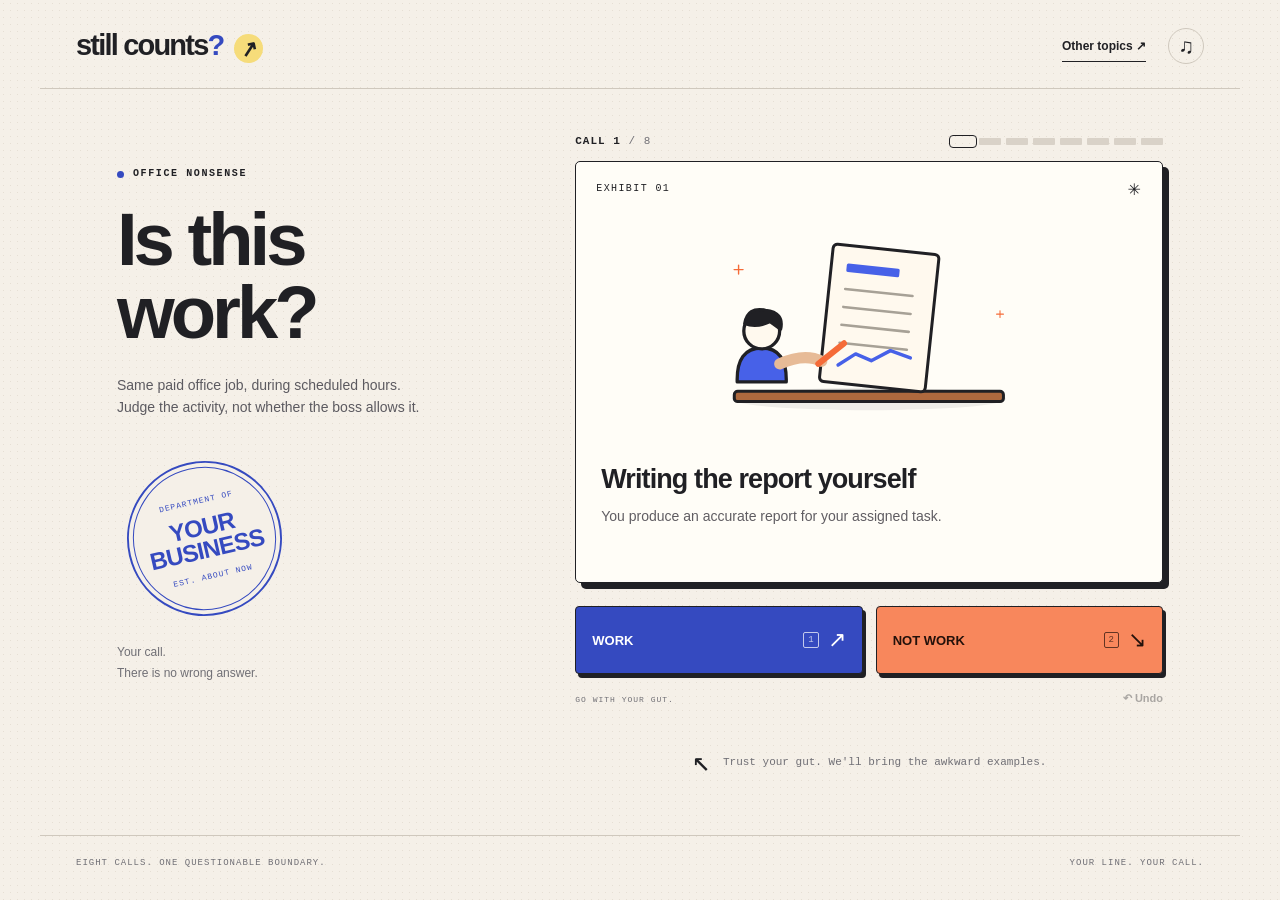
==== commit 69fc7b10: "Replace the debate prototype with Still Counts" ====
--- a/cross-examination/index.html
+++ b/cross-examination/index.html
@@ -1,16 +1,15 @@
 <!doctype html>
-<html lang="en">
-<head>
-<meta charset="utf-8"><meta name="viewport" content="width=device-width, initial-scale=1"><meta name="theme-color" content="#f4f1e9"><meta name="description" content="One daily debate. Six arguments. Forty-five seconds to find a counterexample—and maybe counter yourself.">
-<title>Cross Examination — the daily debate</title><link rel="icon" href="./favicon.svg" type="image/svg+xml"><link rel="stylesheet" href="./styles.css?v=6"><script type="module" src="./src/app.js?v=6"></script>
-</head>
-<body>
+<html lang="en"><head>
+<meta charset="utf-8"><meta name="viewport" content="width=device-width, initial-scale=1"><meta name="theme-color" content="#f5f0e8">
+<meta name="description" content="Eight calls. One questionable boundary. Decide what still counts, then take your receipt to the group chat.">
+<meta property="og:title" content="Still Counts?"><meta property="og:description" content="Sandwiches. Relationships. Definitely working. Where the hell is the line?">
+<title>Still Counts? — Your line. Your call.</title><link rel="icon" href="./favicon.svg" type="image/svg+xml"><link rel="stylesheet" href="./styles.css?v=sc1"><script type="module" src="./src/app.js?v=sc1"></script>
+</head><body>
 <a class="skip-link" href="#main">Skip to game</a>
-<header class="site-header"><a class="wordmark" href="./" aria-label="Cross Examination home"><span class="brand-mark" aria-hidden="true">×</span><span>CROSS<br>EXAMINATION</span></a><div class="header-actions"><button class="quiet-button" id="sound-button" aria-pressed="true">Sound on</button><button class="help-button" id="help-button" aria-label="How to play">?</button></div></header>
-<main id="main" tabindex="-1"><p class="loading" role="status">Opening today’s debate…</p></main>
-<footer class="site-footer"><span>Small hill. Strong opinions.</span><span>A NEW DEBATE EVERY DAY · 00:00 UTC</span></footer>
-<dialog id="help-dialog" aria-labelledby="help-title"><button class="dialog-close" aria-label="Close instructions" data-close-dialog>×</button><p class="eyebrow">THEY MAKE A RULE. YOU BREAK IT.</p><h2 id="help-title">What about…?</h2><ol class="how-list"><li><strong>Read the highlighted rule.</strong><p>Type something that breaks it. “Sandwiches are cold” → “grilled cheese.” You can switch the underlined phrase.</p></li><li><strong>They change their argument.</strong><p>Your example brings a new reply. You have 45 seconds to find the next exception.</p></li><li><strong>Turn an example around for ×2.</strong><p>A bonus box brings back an earlier example. Name a new example that shares the feature shown, but falls on the other side. The chain doubles: ×2, ×4, ×8…</p></li></ol><p class="fine-print">Six comebacks. Each accepted example earns 100 points before bonuses. Use a new name each turn. The clock pauses after each answer. Examples and connections are curated; the debate stays debatable.</p><button class="primary-button" data-close-dialog>Let’s play ↗</button></dialog>
-<dialog id="share-dialog" aria-labelledby="share-title"><button class="dialog-close" aria-label="Close result" data-close-dialog>×</button><h2 id="share-title">Copy your result.</h2><textarea id="share-output" readonly rows="7" aria-label="Shareable result"></textarea></dialog>
-<div id="effects" aria-hidden="true"></div><div class="sr-only" id="announcer" role="status" aria-live="polite"></div>
-</body>
-</html>
+<header class="site-header"><a class="wordmark" href="./" aria-label="Still Counts home">still counts<span>?</span><i aria-hidden="true">↗</i></a><div class="header-controls"><button id="topics-button" class="text-button">Other topics <span aria-hidden="true">↗</span></button><button id="sound-button" class="sound-button" aria-pressed="true" aria-label="Sound on">♫</button></div></header>
+<main id="main" tabindex="-1"><p class="loading" role="status">Opening the inspection desk…</p></main>
+<footer class="site-footer"><span>EIGHT CALLS. ONE QUESTIONABLE BOUNDARY.</span><span>YOUR LINE. YOUR CALL.</span></footer>
+<dialog id="topics-dialog" aria-labelledby="topics-title"><button class="close-dialog" data-close aria-label="Close topics">×</button><p class="eyebrow">PICK YOUR SMALL HILL</p><h2 id="topics-title">Where's the line?</h2><div id="topic-list"></div><p class="dialog-note">Three topics. Strong opinions. No right answers.</p></dialog>
+<dialog id="copy-dialog" aria-labelledby="copy-title"><button class="close-dialog" data-close aria-label="Close result text">×</button><h2 id="copy-title">Your calls, to go.</h2><textarea id="copy-output" rows="13" readonly aria-label="Shareable result"></textarea><p>Copy this text to share your result.</p></dialog>
+<div id="effects" aria-hidden="true"></div><div id="announcer" class="sr-only" role="status" aria-live="polite"></div>
+</body></html>
--- a/cross-examination/styles.css
+++ b/cross-examination/styles.css
@@ -1,52 +1,4 @@
-:root{--paper:#f4f1e9;--ink:#203a30;--muted:#6a7869;--line:#d2d8c7;--lime:#d8f27b;--green:#e1ead4;--peach:#f1ddcd;--orange:#e56f35;--white:#fffdf6;--sans:Arial,Helvetica,sans-serif;--serif:Georgia,'Times New Roman',serif;color-scheme:light}
-*{box-sizing:border-box}body{margin:0;background:var(--paper);color:var(--ink);font-family:var(--sans);-webkit-font-smoothing:antialiased;overflow-x:clip}button,input,textarea{font:inherit}button,a,input{touch-action:manipulation}button{color:inherit;cursor:pointer;border:0}a{color:inherit}button:focus-visible,a:focus-visible,summary:focus-visible,.claim:focus-visible{outline:3px solid var(--orange);outline-offset:5px}input:focus{outline:none}button:disabled{cursor:default}.sr-only{position:absolute;width:1px;height:1px;padding:0;margin:-1px;overflow:hidden;clip:rect(0,0,0,0);white-space:nowrap;border:0}.skip-link{position:fixed;top:-100px;left:20px;padding:12px;background:var(--lime);z-index:99}.skip-link:focus{top:10px}.site-header{max-width:1440px;margin:auto;padding:26px 5%;display:flex;justify-content:space-between;align-items:center}.wordmark{display:flex;gap:11px;align-items:center;text-decoration:none;font-size:12px;font-weight:800;line-height:1.03;letter-spacing:1.1px}.brand-mark{font-size:62px;line-height:.65;font-weight:400;transform:rotate(-9deg);transition:transform .3s}.wordmark:hover .brand-mark{transform:rotate(81deg)}.header-actions{display:flex;align-items:center;gap:24px}.quiet-button{background:none;font-size:12px;color:var(--muted)}.help-button{width:32px;height:32px;border:1px solid #a8b49c;border-radius:50%;background:none;font-family:var(--serif);font-size:19px}.help-button:hover{background:var(--lime)}main{min-height:calc(100svh - 180px);padding:25px 24px 58px}.game-shell{max-width:900px;margin:0 auto;scroll-margin-top:18px}.eyebrow{font-size:9px;letter-spacing:2px;font-weight:700;margin:0 0 23px}.home-shell{position:relative;max-width:900px;padding:50px 0 25px;isolation:isolate}.daily-label{display:flex;align-items:center;gap:9px}.live-dot{width:6px;height:6px;border-radius:50%;background:var(--orange);box-shadow:0 0 0 4px #e56f351c}.home-question{font:400 clamp(52px,6.6vw,83px)/1.04 var(--serif);letter-spacing:-3.4px;max-width:720px;margin:0 0 27px;text-wrap:pretty}.home-description{font-family:var(--serif);font-size:27px;letter-spacing:-.6px;line-height:1.3;margin:0 0 29px;color:#62715c}.home-rules{display:flex;gap:24px;align-items:center;font-size:10px;margin-bottom:27px;color:var(--muted)}.home-rules strong{font-size:14px;color:var(--ink);font-weight:600;margin-right:4px}.primary-button{display:inline-flex;align-items:center;justify-content:space-between;gap:45px;border:1px solid var(--ink);background:var(--ink);color:var(--white);border-radius:3px;padding:18px 26px;font-size:13px;box-shadow:0 3px 0 #12271f;transition:background .15s,transform .15s,box-shadow .15s}.primary-button:hover{background:#365743;transform:translateY(-2px);box-shadow:0 5px 0 #12271f}.primary-button:active{transform:translateY(2px);box-shadow:0 1px 0 #12271f}.play-button{background:var(--orange);color:var(--ink);border-color:var(--ink);font-weight:600;min-width:300px;padding:20px 25px}.play-button:hover{background:#ef8650}.play-button>span{font-size:23px;line-height:.7}.home-instruction{font-size:10px;color:var(--muted);margin:19px 0 35px}.home-demo{display:flex;flex-wrap:wrap;align-items:center;gap:14px;max-width:640px;border-top:1px solid var(--line);padding-top:22px;font-family:var(--serif);font-size:17px;color:#6d7962}.home-demo u{text-decoration-color:var(--orange);text-underline-offset:5px}.home-demo strong{font-weight:400;color:var(--ink)}.home-demo b{font-family:var(--sans);font-size:11px;background:var(--lime);padding:7px 8px;transform:rotate(-8deg);color:var(--ink);box-shadow:2px 2px 0 var(--ink)}.home-cross{position:absolute;z-index:-1;right:-42px;top:30px;font-size:380px;font-weight:700;color:#dce4cf;line-height:1;transform:rotate(-12deg);opacity:.7;pointer-events:none}.daily-topic{display:flex;align-items:center;justify-content:space-between;gap:24px;padding-bottom:17px;border-bottom:1px solid var(--line);scroll-margin-top:20px}.daily-topic>span{font-size:8px;letter-spacing:1.5px;color:var(--muted);white-space:nowrap}.daily-topic h1{font:400 24px/1.2 var(--serif);letter-spacing:-.6px;margin:0;text-align:right}.game-hud{display:flex;align-items:center;justify-content:space-between;gap:30px;padding:20px 0 24px;min-height:107px}.round-progress{display:flex;flex-direction:column;gap:12px}.round-progress>span{font-size:8px;letter-spacing:1.6px;font-weight:700;color:var(--muted)}.pips{display:flex;gap:6px}.pips i{width:7px;height:7px;border-radius:50%;background:#cdd5bf}.pips .current{box-shadow:0 0 0 3px #ccd6bb;background:var(--paper)}.pips .filled{background:var(--ink)}.pips .missed{background:none;border:1px solid #93a17f}.clock{height:68px;width:68px;position:relative;display:flex;flex-direction:column;justify-content:center;align-items:center;color:var(--ink);margin-left:auto;margin-right:auto;flex-shrink:0}.clock svg{position:absolute;inset:0;width:68px;height:68px;transform:rotate(-90deg);overflow:visible}.clock circle{fill:none;stroke-width:3}.clock .clock-track{stroke:#d6dccd}.clock #clock-ring{stroke:var(--ink);stroke-linecap:round;stroke-dasharray:157.08;stroke-dashoffset:0;transition:stroke .2s}.clock strong{font-size:28px;letter-spacing:-1.5px;line-height:1.1;font-variant-numeric:tabular-nums;font-weight:600}.clock>span{font-size:6px;letter-spacing:1px;font-weight:600;margin-top:2px}.clock-paused{margin:0 auto;color:#8a9580;font-size:8px;letter-spacing:1.8px}.score-total{display:grid;grid-template-columns:auto;align-items:center;justify-items:end;gap:4px;min-width:100px;position:relative}.score-total>span{font-size:7px;letter-spacing:1.7px;font-weight:700}.score-total strong{font-size:35px;font-variant-numeric:tabular-nums;font-weight:500;letter-spacing:-1px}.hud-chain{position:absolute;bottom:-14px;right:0;white-space:nowrap;color:var(--orange);font-size:7px;letter-spacing:1px;transform:rotate(-4deg)}.argument-stage{position:relative;padding:27px 33px 22px;background:var(--green);border-radius:4px;box-shadow:0 4px 0 #c5d0b5;overflow:hidden}.argument-stage.against{background:var(--peach);box-shadow:0 4px 0 #ddc6b3}.argument-top{display:flex;align-items:center;justify-content:space-between}.side-tag{font-size:8px;letter-spacing:1px;font-weight:700;border:1px solid currentColor;padding:6px 8px;border-radius:2px;white-space:nowrap}.side-tag.small{font-size:7px;padding:4px 6px;letter-spacing:.8px}.argument-number{font-size:10px;letter-spacing:2px;opacity:.45}.argument-stage blockquote{font:400 clamp(29px,3.6vw,43px)/1.4 var(--serif);letter-spacing:-1px;margin:26px 0 24px;overflow-wrap:anywhere}.claim{display:inline;padding:0 2px;font:inherit;line-height:inherit;background:linear-gradient(to bottom,transparent 90%,#8aa35e 90%,#8aa35e 95%,transparent 95%);cursor:pointer;box-decoration-break:clone;-webkit-box-decoration-break:clone;border-radius:3px;transition:color .12s,background-color .12s}.against .claim{background:linear-gradient(to bottom,transparent 90%,#bd8d63 90%,#bd8d63 95%,transparent 95%)}.claim:hover{background-color:#d1e6aa}.against .claim:hover{background-color:#edc3a2}.claim.selected{color:var(--white);background:var(--ink);text-decoration:underline;text-decoration-color:var(--lime);text-decoration-thickness:2px;text-underline-offset:6px}.claim-arrow{display:inline-block;font:12px var(--sans);vertical-align:super;transform:translate(1px,0);color:#7a915c}.claim.selected .claim-arrow{color:var(--lime)}.claim.landed{text-decoration-line:line-through;text-decoration-thickness:3px;color:var(--white);background:var(--orange)}.argument-instruction{display:flex;align-items:center;gap:8px;font-size:9px;letter-spacing:.5px;color:#697b58;line-height:1.5}.tap-icon{font-size:20px;line-height:1}.time-track{position:absolute;bottom:0;left:0;right:0;height:4px;background:#152d2020}.time-track>span{height:4px;display:block;background:#748d50;transform-origin:left;will-change:transform}.against .time-track>span{background:#c18551}.urgent .clock{color:var(--orange);animation:clock-pulse 1s ease-in-out infinite}.urgent #clock-ring{stroke:var(--orange)}.urgent .time-track>span{background:var(--orange)}.urgent .argument-stage{box-shadow:0 4px 0 var(--orange)}@keyframes clock-pulse{0%,100%{transform:scale(1)}50%{transform:scale(1.1)}}.composer{max-width:800px;margin:27px auto 0}.composer-heading{display:flex;align-items:center;justify-content:space-between;gap:15px;min-height:26px;margin:0 0 12px}.composer-heading label{font:400 20px/1.3 var(--serif);letter-spacing:-.2px}.composer.waiting .composer-heading label{color:#839074}.chain-chance{font-size:8px;letter-spacing:1px;font-weight:700;color:var(--orange);white-space:nowrap;background:#f4e0cc;border:1px solid #dfb08c;border-radius:2px;padding:5px 7px;transform:rotate(-3deg)}.input-row{display:flex;align-items:center;gap:12px;padding:7px 8px 7px 19px;background:var(--white);border:1px solid #aab89a;border-bottom:3px solid var(--ink);border-radius:4px;transition:box-shadow .2s}.input-row:focus-within{box-shadow:0 0 0 4px #d8e5c2}.waiting .input-row{background:#eeeee2;border-color:#d0d8c2;opacity:.75}.what-about{font:italic 17px var(--serif);white-space:nowrap;color:#7a886c}.input-row input{width:100%;min-width:0;border:0;color:var(--ink);padding:15px 2px;background:transparent;font-size:23px;letter-spacing:-.4px}.input-row input::placeholder{color:#9aa28c}.send-button{display:grid;place-items:center;width:52px;height:51px;background:var(--ink);color:var(--white);border-radius:3px;font-size:30px;flex-shrink:0;transition:transform .15s}.send-button:hover:not(:disabled){background:#3a5846;transform:translate(1px,-1px)}.send-button:disabled{background:#b1bba4}.input-under{display:flex;justify-content:space-between;gap:15px;min-height:32px;padding-top:9px;font-size:10px;color:var(--muted);line-height:1.5}.input-under>span{font-size:9px;white-space:nowrap;color:#8c967f}#match-preview{margin:0;flex:1}.recognized{color:#496b36}.preview-points{display:inline-block;font-size:9px;margin:0 9px;color:#607a45}.needs-work{color:#a54c2b}.claim-hint{font-family:var(--serif);font-style:italic;font-size:15px;line-height:1.5;color:var(--muted);margin:4px 0 0}.chain-hint{font-size:11px;line-height:1.5;color:#b75b2e;margin:10px 0 0}.chain-hint>span{font-size:18px;margin-right:5px}.chain-hint strong{font-weight:600}.composer-footer{display:flex;justify-content:space-between;align-items:center;gap:20px;margin-top:15px;font-size:9px;color:#89937e}.skip-button,.quiet-link{background:none;padding:5px 0;font-size:11px;border-bottom:1px solid #adb79d}.skip-button:hover,.quiet-link:hover{color:var(--orange);border-color:var(--orange)}#suggestions{display:flex;flex-wrap:wrap;gap:8px;margin:5px 0 13px}#suggestions[hidden]{display:none}#suggestions button{position:relative;background:var(--white);border:1px solid #c3cdb5;border-radius:3px;padding:10px 28px 10px 11px;font-size:11px;text-align:left}#suggestions button:hover,#suggestions button:focus-visible{background:var(--green)}#suggestions button small{font-size:9px;color:var(--muted);display:block;margin-top:5px}#suggestions button>span{position:absolute;right:9px;top:9px;color:var(--muted)}#switch-target{background:none;font-size:10px;font-weight:700;padding:0;border-bottom:1px solid currentColor;color:var(--orange)}.prior-trail{max-width:800px;display:flex;align-items:center;flex-wrap:wrap;gap:8px;margin:28px auto 0;border-top:1px solid var(--line);padding-top:17px}.prior-trail>span:first-child{font-size:7px;letter-spacing:1.3px;font-weight:700;color:#8a957e;margin-right:5px}.trail-chip{font-size:10px;background:#e4e8da;border-radius:3px;padding:6px 8px;color:#6b7c58}.trail-chip b{font-size:8px;color:var(--orange);margin-left:3px}.trail-empty{font-size:9px;color:#8a957e}.reveal-view,.miss-view{scroll-margin-top:20px}.challenged-argument{display:flex;align-items:flex-start;gap:13px;margin:4px 0 20px}.challenged-argument p{font:400 18px/1.55 var(--serif);color:#87937a;margin:0}.struck-phrase{text-decoration:line-through;text-decoration-color:var(--orange);text-decoration-thickness:2px;color:#7f8c70}.challenged-argument .side-tag{margin-top:4px;color:#7f8e70}.answer-stage{position:relative;background:var(--green);padding:28px 33px 25px;border-radius:4px;box-shadow:0 4px 0 #c4d0b2}.answer-kicker{display:flex;justify-content:space-between;align-items:center;gap:10px;margin-bottom:22px}.answer-kicker>span{font-size:8px;letter-spacing:1.7px;font-weight:700;color:#728561}.hit-stamp{font-size:11px;letter-spacing:1px;padding:7px 10px;border:2px solid var(--orange);color:var(--orange);background:var(--paper);transform:rotate(-7deg);white-space:nowrap}.answer-stage h2{font:400 clamp(41px,5.6vw,69px)/1.07 var(--serif);letter-spacing:-2px;overflow-wrap:anywhere;margin:0 0 20px}.answer-stage h2>span{color:var(--orange)}.explanation{font-size:15px;line-height:1.6;color:#4b6240;max-width:720px;margin:0}.answer-score{display:flex;align-items:center;gap:20px;margin-top:25px}.points-earned{font-size:56px;font-weight:600;letter-spacing:-2.5px;font-variant-numeric:tabular-nums;line-height:1}.answer-score>span{font-size:8px;letter-spacing:1.5px;font-weight:700;color:#6c815c}.chain-proof{background:var(--ink);color:var(--white);border-radius:4px;padding:18px 20px;margin:24px 0 0;box-shadow:4px 4px 0 var(--orange);position:relative}.chain-proof-top{display:flex;align-items:center;justify-content:space-between;gap:15px;margin-bottom:8px}.chain-proof-top>span{font-size:7px;font-weight:700;letter-spacing:1.7px;color:var(--lime)}.chain-multiplier{font-size:44px;color:var(--lime);font-weight:700;letter-spacing:-2px;line-height:1;transform:rotate(-6deg)}.chain-link{display:flex;flex-wrap:wrap;align-items:center;gap:14px;font:400 24px/1.35 var(--serif)}.chain-link s{color:#b3c4a4;text-decoration-color:var(--orange);text-decoration-thickness:2px}.chain-link>span{color:var(--orange);font-size:33px;line-height:.7}.chain-link b{font-weight:400}.chain-proof p{font-size:11px;line-height:1.65;color:#c2d0b7;margin:13px 0 0;max-width:680px}.next-button{margin-top:25px;min-width:220px}.keyboard-note{font-size:9px;color:#89937e;display:inline-block;margin-left:17px}.correction-receipt{font-size:9px;color:#89937e;margin:16px 0 -4px}.miss-view{padding:55px 0 65px}.miss-view h2{font:400 72px/1 var(--serif);letter-spacing:-3px;margin:0 0 25px;color:var(--orange)}.miss-view>p:not(.eyebrow){font-size:14px;line-height:1.6;color:var(--muted)}.clock-paused{white-space:nowrap}.results{text-align:center;padding:28px 10px 37px;border-bottom:1px solid var(--line);margin-bottom:20px}.results h2{font:400 clamp(60px,8vw,95px)/.95 var(--serif);letter-spacing:-4px;margin:12px 0 29px}.results em{font-weight:400;color:var(--orange)}.final-score{font-size:72px;line-height:1;font-weight:500;letter-spacing:-4px;font-variant-numeric:tabular-nums}.final-score>span{display:block;font-size:9px;letter-spacing:3px;margin-top:12px;font-weight:700}.results>p:not(.eyebrow){font-size:12px;line-height:1.8;color:var(--muted);margin-top:23px}.results p>span{margin:0 7px}.result-actions{display:flex;justify-content:center;align-items:center;gap:27px;margin-top:26px}.round-recap{list-style:none;margin:0;padding:0}.round-recap li{display:flex;align-items:flex-start;gap:18px;border-bottom:1px solid var(--line);padding:22px 0}.recap-number{font-size:10px;letter-spacing:1px;color:#8b977d;padding-top:4px;min-width:45px}.recap-number small{display:block;font-size:6px;letter-spacing:.5px;margin-top:8px}.round-recap li>div{flex:1}.round-recap p{font:400 15px/1.5 var(--serif);margin:0 0 10px;color:var(--muted)}.round-recap strong{font-size:13px;font-weight:500}.round-recap strong b{font-size:10px;color:var(--orange);margin-left:5px}.round-recap div>span{display:block;font-size:11px;line-height:1.6;color:var(--muted);margin-top:8px}.round-recap div>.recap-chain{color:#ab6337}.round-recap li>b{font-size:17px;font-weight:500;white-space:nowrap}.tomorrow-note{font-family:var(--serif);font-style:italic;font-size:16px;text-align:center;color:var(--muted);margin-top:34px}.site-footer{max-width:1296px;margin:auto;border-top:1px solid var(--line);padding:23px 24px;display:flex;justify-content:space-between;align-items:center;gap:25px;font-size:10px;color:var(--muted)}.site-footer>span:last-child{font-size:7px;letter-spacing:1.4px}.loading,.load-error{text-align:center;margin:15vh auto}.storage-note{font-size:10px;color:#a64c2b;text-align:center;margin-top:25px}dialog{border:1px solid #b8c5a9;border-radius:5px;padding:35px;background:var(--white);color:var(--ink);width:calc(100% - 32px);max-width:530px;max-height:90svh;box-shadow:8px 8px 0 #203a3022}dialog::backdrop{background:#203a3077;backdrop-filter:blur(5px)}.dialog-close{position:absolute;top:10px;right:16px;background:none;font-size:29px}.dialog-close:hover{color:var(--orange)}dialog h2{font:400 46px/1 var(--serif);letter-spacing:-1.5px;margin:14px 0 25px}dialog h2 em{font-weight:400;color:var(--orange)}.how-list{list-style:none;padding:0;counter-reset:steps}.how-list li{counter-increment:steps;position:relative;padding-left:31px;margin:22px 0}.how-list li:before{content:counter(steps);position:absolute;left:0;top:-2px;width:21px;height:21px;border-radius:50%;display:grid;place-items:center;background:var(--green);font-size:10px}.how-list strong{font-size:13px}.how-list p{font-size:12px;line-height:1.65;color:var(--muted);margin:8px 0}.fine-print{font-size:10px;line-height:1.7;color:var(--muted);border-top:1px solid var(--line);padding-top:17px;margin:25px 0}dialog textarea{width:100%;padding:13px;border:1px solid var(--line);background:var(--paper);font-size:13px;line-height:1.7}#effects{position:fixed;inset:0;pointer-events:none;overflow:hidden;z-index:50}.impact-word{position:absolute;top:43%;left:50%;padding:15px 25px;background:var(--ink);color:var(--lime);font-size:clamp(35px,7vw,90px);font-weight:900;letter-spacing:-4px;border:3px solid var(--paper);box-shadow:8px 8px 0 var(--orange);white-space:nowrap;z-index:3;will-change:transform}.impact-word.chain-impact{font-size:clamp(25px,5.7vw,70px);color:var(--ink);background:var(--lime);box-shadow:8px 8px 0 var(--ink);border-color:var(--orange);letter-spacing:-2px}.impact-flash{position:absolute;inset:0;background:radial-gradient(ellipse at center,#e0ec8c99,transparent 70%);z-index:0}.shock-ring{position:absolute;width:250px;height:250px;border:5px solid var(--orange);border-radius:50%;z-index:1}.particle,.spark-star{position:absolute;z-index:2;will-change:transform}.particle{width:11px;height:5px;background:var(--particle)}.spark-star{font-size:29px;color:var(--particle);font-style:normal;line-height:1}.flying-points{position:absolute;background:var(--orange);color:var(--ink);font-size:30px;font-weight:700;padding:8px 12px;border:2px solid var(--ink);box-shadow:3px 3px 0 var(--lime);z-index:4;white-space:nowrap}
-@media(min-width:1500px){main{padding-top:40px}.home-shell{padding-top:70px}.home-question{font-size:91px}.home-cross{font-size:420px;top:40px}}
-@media(max-width:1000px){.site-header{padding:23px 24px}.site-footer{margin:0 24px;padding-left:0;padding-right:0}.home-cross{right:0;font-size:320px;opacity:.55}.home-question{max-width:670px}}
-@media(max-width:600px){.site-header{padding:22px 20px}.wordmark{font-size:10px;gap:8px}.brand-mark{font-size:52px}.header-actions{gap:16px}.quiet-button{font-size:10px}.help-button{width:28px;height:28px;font-size:17px}main{padding:20px 18px 45px;min-height:calc(100svh - 160px)}.game-shell{scroll-margin-top:15px}.home-shell{padding:35px 2px 0}.eyebrow{font-size:8px;letter-spacing:1.6px;margin-bottom:22px}.home-question{font-size:55px;line-height:1.04;letter-spacing:-2.3px;margin-bottom:25px}.home-description{font-size:23px;line-height:1.3;margin-bottom:25px}.home-rules{gap:17px;font-size:9px;flex-wrap:wrap;margin-bottom:25px}.home-rules strong{font-size:12px;margin-right:3px}.play-button{min-width:100%;padding:20px 22px;font-size:12px}.home-instruction{font-size:9px;line-height:1.6;max-width:300px;margin:17px 0 26px}.home-demo{font-size:15px;gap:10px;line-height:1.4;padding-top:19px}.home-demo strong{font-size:15px}.home-demo b{font-size:9px;padding:5px 7px}.home-cross{font-size:250px;right:-15px;top:20px;opacity:.42}.daily-topic{gap:12px;align-items:flex-start;padding-bottom:14px;flex-direction:column;scroll-margin-top:16px}.daily-topic>span{font-size:7px;letter-spacing:1.2px}.daily-topic h1{font-size:25px;line-height:1.1;text-align:left;letter-spacing:-.7px}.game-hud{padding:16px 0 20px;gap:18px;min-height:92px}.round-progress{gap:10px;max-width:120px}.round-progress>span{font-size:7px;letter-spacing:1.1px}.pips{gap:5px}.pips i{width:6px;height:6px}.clock{width:59px;height:59px}.clock svg{width:59px;height:59px}.clock strong{font-size:25px}.clock>span{font-size:5px}.score-total{min-width:75px;gap:4px}.score-total>span{font-size:6px;letter-spacing:1.3px}.score-total strong{font-size:30px}.hud-chain{font-size:6px;bottom:-11px}.clock-paused{font-size:6px;letter-spacing:1px}.argument-stage{padding:21px 21px 19px;box-shadow:0 3px 0 #c5d0b5}.side-tag{font-size:7px;padding:5px 7px;letter-spacing:.9px}.argument-number{font-size:9px}.argument-stage blockquote{font-size:29px;letter-spacing:-.7px;line-height:1.4;margin:22px 0}.claim{padding:0 1px}.claim-arrow{font-size:10px}.claim.selected{text-underline-offset:5px}.argument-instruction{font-size:8px;letter-spacing:0;gap:6px}.tap-icon{font-size:17px}.composer{margin-top:25px;padding:0 2px}.composer-heading{gap:10px;margin-bottom:11px;min-height:24px}.composer-heading label{font-size:18px;line-height:1.25}.chain-chance{font-size:6px;padding:5px;letter-spacing:.5px}.input-row{padding:5px 6px 5px 13px;gap:8px}.what-about{font-size:13px}.input-row input{font-size:19px;padding:14px 0;letter-spacing:-.4px}.send-button{width:42px;height:44px;font-size:27px}.input-under{font-size:9px;gap:10px;padding-top:9px;min-height:32px}.input-under>span{font-size:8px}.preview-points{font-size:8px;margin:0 6px}.claim-hint{font-size:14px;line-height:1.5;margin-top:3px}.chain-hint{font-size:10px;line-height:1.5}.composer-footer{font-size:8px;margin-top:14px}.skip-button{font-size:10px}.prior-trail{margin-top:23px;gap:6px;padding-top:15px}.prior-trail>span:first-child{font-size:6px;letter-spacing:1px}.trail-chip{font-size:9px;padding:5px 7px}.trail-chip b{font-size:7px}.challenged-argument{gap:10px;margin:0 0 19px}.challenged-argument p{font-size:16px;line-height:1.5}.side-tag.small{font-size:6px;padding:3px 4px}.answer-stage{padding:23px 22px 24px}.answer-kicker{margin-bottom:22px}.answer-kicker>span{font-size:6px;letter-spacing:1.1px}.hit-stamp{font-size:8px;letter-spacing:.6px;padding:5px 6px}.answer-stage h2{font-size:46px;letter-spacing:-1.7px;line-height:1.1;margin-bottom:18px}.explanation{font-size:13px;line-height:1.65}.answer-score{gap:15px;margin-top:22px}.points-earned{font-size:48px;letter-spacing:-2px}.answer-score>span{font-size:7px;letter-spacing:1px}.chain-proof{padding:16px 15px;margin-top:22px}.chain-proof-top{margin-bottom:8px}.chain-proof-top>span{font-size:6px;letter-spacing:1.2px}.chain-multiplier{font-size:37px}.chain-link{font-size:22px;gap:10px}.chain-link>span{font-size:27px}.chain-proof p{font-size:10px;line-height:1.65;margin-top:12px}.next-button{min-width:185px;margin-top:25px}.primary-button{padding:17px 22px;font-size:12px;gap:30px}.keyboard-note{font-size:8px;max-width:125px;vertical-align:middle;line-height:1.6;margin-left:12px}.correction-receipt{font-size:8px;line-height:1.5}.miss-view{padding:35px 0 50px}.miss-view h2{font-size:60px;letter-spacing:-2.5px}.miss-view>p:not(.eyebrow){font-size:13px}.results{padding:20px 0 29px}.results h2{font-size:76px;letter-spacing:-3px}.final-score{font-size:64px;letter-spacing:-3px}.results>p:not(.eyebrow){font-size:10px;line-height:1.8}.results p>span{margin:0 5px}.result-actions{gap:22px}.quiet-link{font-size:10px}.round-recap li{gap:11px;padding:19px 0}.recap-number{font-size:9px;min-width:33px}.recap-number small{font-size:5px}.round-recap p{font-size:13px}.round-recap strong{font-size:12px}.round-recap div>span{font-size:10px}.round-recap li>b{font-size:14px}.tomorrow-note{font-size:14px;line-height:1.5}.site-footer{margin:0 20px;padding:19px 0;font-size:9px;gap:20px}.site-footer>span:last-child{font-size:6px;letter-spacing:1px;max-width:155px;text-align:right;line-height:1.6}.impact-word{font-size:48px;padding:13px 19px;letter-spacing:-2px;box-shadow:6px 6px 0 var(--orange)}.impact-word.chain-impact{font-size:29px;letter-spacing:-1px;padding:14px;box-shadow:6px 6px 0 var(--ink)}.shock-ring{width:160px;height:160px;border-width:4px}.flying-points{font-size:23px;padding:7px 9px}.spark-star{font-size:24px}dialog{padding:29px 25px}dialog h2{font-size:42px}.fine-print{font-size:9px}.how-list p{font-size:11px}}
-@media(prefers-reduced-motion:reduce){*,*:before,*:after{scroll-behavior:auto!important;animation:none!important;transition:none!important}#effects{display:none}}
-
-.turn .game-hud{position:sticky;top:0;background:var(--paper);z-index:10;box-shadow:0 7px 12px -12px #203a3077}
-.counter-progress{margin:-5px 0 29px}.counter-progress-label{display:flex;align-items:center;justify-content:space-between;margin-bottom:9px;font-size:8px;font-weight:700;letter-spacing:1.4px;color:var(--muted)}.counter-progress-label strong{font-size:14px;color:var(--ink);letter-spacing:0;font-variant-numeric:tabular-nums}.counter-progress-label small{font-size:10px;font-weight:400;color:var(--muted)}.counter-track{height:13px;position:relative;border:1px solid #a4b49a;background:#dce3d1;border-radius:3px;box-shadow:inset 0 2px 0 #203a300a;isolation:isolate}.counter-track>span{position:absolute;inset:0;background:repeating-linear-gradient(115deg,#e47c3e 0px,#e47c3e 15px,#ee9651 15px,#ee9651 30px);transform-origin:left;border-radius:2px;box-shadow:0 1px 0 #fff6 inset}.counter-track>i{position:absolute;top:0;bottom:0;width:2px;background:var(--paper);z-index:1}.counter-track>i:nth-of-type(1){left:16.6667%}.counter-track>i:nth-of-type(2){left:33.3333%}.counter-track>i:nth-of-type(3){left:50%}.counter-track>i:nth-of-type(4){left:66.6667%}.counter-track>i:nth-of-type(5){left:83.3333%}.counter-track>b{position:absolute;top:50%;transform:translate(-50%,-50%);font-size:25px;color:var(--ink);background:var(--lime);width:29px;height:29px;display:grid;place-items:center;line-height:1;border:1px solid var(--ink);border-radius:50%;z-index:2;box-shadow:2px 2px 0 #203a3022}.chain-hint small{display:block;margin:7px 0 0;font-size:11px;line-height:1.5;color:var(--muted);max-width:670px}.input-row{transition:box-shadow .2s,border-color .2s}.input-row.ready-to-hit{border-color:#73864b;box-shadow:0 0 0 3px #d8f27b88,0 5px 0 #c5d69f}.input-row.ready-to-hit .send-button{background:var(--orange);transform:rotate(-4deg) scale(1.04)}.claim.landed{animation:claim-hit .14s ease-in both}.turn .argument-stage{animation:argument-enter .38s cubic-bezier(.16,1,.3,1) both}.reveal .counter-track>span{background:repeating-linear-gradient(115deg,#e47c3e 0px,#e47c3e 15px,#ee9651 15px,#ee9651 30px)}
-@keyframes argument-enter{from{opacity:0;transform:translateY(15px) rotate(.7deg)}to{opacity:1;transform:none}}@keyframes claim-hit{0%{transform:scale(1)}50%{transform:scale(1.05) rotate(-2deg);background:var(--orange)}100%{transform:scale(.97);background:var(--lime)}}
-@media(max-width:600px){.counter-progress{margin:-2px 0 24px}.counter-progress-label{font-size:7px;letter-spacing:1px}.counter-track{height:11px}.counter-track>b{font-size:20px;width:25px;height:25px}.chain-hint small{font-size:10px}}
-.claim-bonus{font:700 10px/1 var(--sans);display:inline-block;vertical-align:super;background:var(--orange);color:var(--white);padding:4px 5px;margin-left:4px;text-decoration:none;border-radius:2px;letter-spacing:0;transform:rotate(-6deg)}
-
-/* One exchange, one input. The chosen weak spot is ready before typing. */
-.home-description em{font-style:normal;color:var(--orange)}
-.game-shell{max-width:820px}.home-shell{max-width:900px}
-.reply-line{font:400 18px/1.5 var(--serif);color:var(--muted);margin:0 0 14px;display:flex;gap:10px;align-items:baseline}
-.reply-line>span{font-family:var(--sans);color:var(--orange);font-size:25px}
-.exchange .argument-stage{position:relative;overflow:hidden;border-radius:7px;padding:27px 32px 25px;box-shadow:0 5px 0 #c3cfb3,0 13px 25px -20px #203a3077}
-.exchange blockquote{font-size:34px;line-height:1.38;margin:25px 0 14px;letter-spacing:-.8px}
-button.claim{background:transparent;color:inherit;font:inherit;text-align:inherit;display:inline;padding:0 2px;white-space:normal;text-decoration:underline;text-decoration-color:#8aa35e;text-underline-offset:5px;text-decoration-thickness:1px}
-button.claim.selected{background:#d8f27b;color:var(--ink);text-decoration-color:var(--orange);box-shadow:0 2px 0 var(--orange);border-radius:2px}
-.exchange .claim-hint{margin:0;font-size:13px;line-height:1.5;color:#5a6c4a}
-.argument-stage .composer{margin:22px 0 0;padding:0}
-.argument-stage .input-row{background:var(--white);border-radius:5px}
-.argument-stage .input-under{min-height:31px;padding-top:9px}
-.argument-stage .composer-footer{margin-top:10px}
-.argument-stage .time-track{height:4px}
-.argument-stage .send-button{border-radius:3px}
-.reversal-target{border:1px dashed #879c66;background:#f6f7de;padding:12px 15px 11px;border-radius:4px;margin:19px 0 0;position:relative}
-.reversal-target>div{display:flex;gap:10px;align-items:center}.reversal-target>div>b{background:var(--ink);color:var(--lime);font-size:19px;padding:3px 8px;transform:rotate(-5deg);box-shadow:2px 2px 0 var(--orange)}
-.reversal-target>div>span{font-size:8px;letter-spacing:1.1px;font-weight:700}.reversal-target p{font:400 18px/1.35 var(--serif);margin:10px 0 7px;color:var(--ink)}
-.target-example{font-size:10px;color:#6c7b55}.target-example small{font-size:9px;margin-left:6px}
-.redirect-note{display:block;font-size:10px;font-weight:400;color:var(--muted);margin-top:5px}
-.current-chain{font-size:9px;letter-spacing:.6px;color:#ac5a2e}
-.base-points{font:700 9px var(--sans);color:#617842;background:#f4f5df;padding:3px 5px;margin-right:4px;white-space:nowrap}
-.receipt-head{display:flex;justify-content:space-between;align-items:center;gap:20px}.receipt-head h2{margin-bottom:16px;flex:1}
-.receipt-head .answer-score{display:flex;flex-direction:column;align-items:flex-end;gap:7px;margin:0 0 17px;flex-shrink:0}.receipt-head .points-earned{font-size:45px}
-.answer-stage details{margin-top:12px}.answer-stage summary{cursor:pointer;font-size:10px;color:#b9cba7}.answer-stage details p{margin-top:9px}
-.next-reply{font:400 20px/1.4 var(--serif);margin:24px 0 0;color:var(--ink)}.next-reply>span{display:block;font:700 7px/1.4 var(--sans);letter-spacing:1.4px;color:var(--muted);margin-bottom:9px}
-.next-reply+.next-button{margin-top:15px}.trail-chip.linked{background:var(--lime);border-color:#a6b67e}
-.best-reversal{border:1px solid #a2b481;background:var(--green);padding:19px 24px;max-width:560px;margin:22px auto 0;box-shadow:4px 4px 0 #cad9ac;transform:rotate(-.5deg)}
-.best-reversal>span{font-size:8px;letter-spacing:1.4px;font-weight:700}.best-reversal p{font:400 28px/1.3 var(--serif);margin:12px 0}.best-reversal p>b{font-family:var(--sans);color:var(--orange);margin:0 9px}.best-reversal>strong{font-size:13px;color:#a2522d}
-.recap-details>summary{font:400 18px var(--serif);padding:15px 0;cursor:pointer}.results{border-bottom:0;margin-bottom:4px}.result-actions{flex-wrap:wrap}
-@media(max-width:600px){
- main{padding-top:14px}.daily-topic{gap:7px;padding-bottom:12px}.daily-topic h1{font-size:23px}.game-hud{min-height:85px;padding:12px 0 16px}.counter-progress{margin-bottom:24px}.current-chain{font-size:7px}
- .reply-line{font-size:16px;line-height:1.35;margin-bottom:10px;gap:8px}.reply-line>span{font-size:21px}
- .exchange .argument-stage{padding:19px 18px 18px}.exchange blockquote{font-size:26px;line-height:1.35;margin:19px 0 12px;letter-spacing:-.5px}.exchange .claim-hint{font-size:12px;line-height:1.45}
- .argument-stage .composer{margin-top:17px}.argument-stage .input-row{padding-left:11px;gap:6px}.argument-stage .input-row input{font-size:18px}.argument-stage .what-about{font-size:12px}.argument-stage .send-button{width:37px;height:43px;flex-shrink:0}.argument-stage .input-under{font-size:9px;min-height:30px;line-height:1.5}
- .reversal-target{padding:10px 11px;margin-top:15px}.reversal-target>div>b{font-size:16px;padding:3px 6px}.reversal-target>div>span{font-size:6px;letter-spacing:.7px}.reversal-target p{font-size:16px;line-height:1.3;margin:9px 0 6px}.target-example{font-size:9px}.target-example small{font-size:8px}
- .receipt-head{gap:13px;align-items:flex-start;flex-wrap:wrap}.receipt-head h2{font-size:40px;min-width:160px}.receipt-head .points-earned{font-size:35px}.receipt-head .answer-score{gap:6px;margin:3px 0 17px}.receipt-head .answer-score>span{font-size:6px}.answer-stage .explanation{font-size:13px;line-height:1.55}.next-reply{font-size:18px;margin-top:20px}.next-reply>span{font-size:6px}.best-reversal{padding:17px}.best-reversal p{font-size:24px}.home-rules{gap:14px}.home-rules>span:last-child{font-size:8px}
-}
+:root{--paper:#f5f0e8;--white:#fffdf7;--ink:#202024;--muted:#706f75;--blue:#354ac0;--blue-light:#e3e7ff;--orange:#b33d15;--orange-light:#ffdfd0;--yellow:#f6dc7a;--line:#cfc8bd;--mono:'Courier New',monospace;--sans:Arial,Helvetica,sans-serif}*{box-sizing:border-box}body{margin:0;background:var(--paper);color:var(--ink);font-family:var(--sans);background-image:radial-gradient(#c7bbab50 .7px,transparent .7px);background-size:7px 7px}button,a{-webkit-tap-highlight-color:transparent}button{font:inherit;cursor:pointer;color:inherit}button:disabled{cursor:default}button:focus-visible,a:focus-visible,textarea:focus-visible{outline:3px solid var(--blue);outline-offset:5px}a{color:inherit}.sr-only{position:absolute;width:1px;height:1px;padding:0;margin:-1px;overflow:hidden;clip:rect(0,0,0,0);white-space:nowrap;border:0}.skip-link{position:fixed;top:-60px;left:20px;z-index:99;background:var(--ink);color:white;padding:12px}.skip-link:focus{top:10px}.site-header{max-width:1200px;margin:auto;padding:28px 36px 24px;border-bottom:1px solid var(--line);display:flex;justify-content:space-between;align-items:center;gap:20px}.wordmark{font-weight:900;font-size:29px;letter-spacing:-1.8px;text-decoration:none;white-space:nowrap}.wordmark>span{color:var(--blue)}.wordmark>i{display:inline-flex;font-style:normal;background:var(--yellow);width:29px;height:29px;align-items:center;justify-content:center;margin-left:11px;font-size:21px;border-radius:50%;transform:rotate(-12deg)}.header-controls{display:flex;gap:22px;align-items:center}.text-button{background:none;border:0;border-bottom:1px solid currentColor;padding:7px 0;font-size:12px;font-weight:600;min-height:32px}.text-button:disabled{opacity:.35;border-color:transparent}.text-button:hover:not(:disabled){color:var(--blue)}.sound-button{width:36px;height:36px;background:transparent;border:1px solid var(--line);border-radius:50%;font-size:21px}.site-footer{max-width:1200px;margin:30px auto 0;padding:22px 36px;border-top:1px solid var(--line);display:flex;justify-content:space-between;gap:15px;font:9px var(--mono);letter-spacing:1px;color:var(--muted)}main{max-width:1110px;margin:0 auto;padding:46px 32px 18px;min-height:72vh}.play-layout{display:grid;grid-template-columns:.85fr 1.3fr;gap:74px;align-items:start}.topic-intro{padding-top:31px}.edition,.eyebrow{font:700 10px/1.6 var(--mono);letter-spacing:1.6px}.edition{display:flex;align-items:center;gap:9px}.edition-dot{width:7px;height:7px;background:var(--blue);border-radius:50%;flex-shrink:0}.topic-intro h1{font-size:clamp(48px,5.8vw,76px);line-height:.99;font-weight:900;letter-spacing:-4px;margin:21px 0 24px;max-width:380px}.scope{font-size:14px;line-height:1.6;max-width:310px;color:#5c5a60}.desk-seal{width:155px;height:155px;border:2px solid var(--blue);outline:1px solid var(--blue);outline-offset:-7px;border-radius:50%;display:flex;flex-direction:column;align-items:center;justify-content:center;color:var(--blue);transform:rotate(-13deg);margin:42px 0 26px 10px;background:var(--paper)}.desk-seal span{font:8px var(--mono);letter-spacing:1px}.desk-seal strong{font-size:24px;line-height:.95;letter-spacing:-.8px;text-align:center;margin:11px 0}.intro-note{font-size:12px;line-height:1.8;color:var(--muted)}.intro-note em{font-style:normal}.progress-row{display:flex;align-items:center;justify-content:space-between;gap:18px;margin:0 0 14px;font:700 11px var(--mono);letter-spacing:1px}.progress-row b{color:var(--muted);font-weight:400}.progress-marks{display:flex;gap:5px}.progress-marks i{width:22px;height:7px;background:#d9d2c8;border-radius:1px}.progress-marks .yes{background:var(--blue)}.progress-marks .no{background:var(--orange)}.progress-marks .current{outline:1px solid var(--ink);outline-offset:2px;background:transparent}.case-card{position:relative;background:var(--white);border:1.5px solid var(--ink);border-radius:5px;box-shadow:6px 6px 0 #202024;overflow:hidden;animation:arrive .28s ease-out}.case-top{display:flex;justify-content:space-between;align-items:center;padding:14px 20px 0;font:10px var(--mono);letter-spacing:1.4px}.case-top>span:last-child{font-size:21px}.scene svg{display:block;width:100%;height:100%;max-height:100%;overflow:visible}.case-card>.scene{height:240px;padding:0 18px;position:relative}.case-copy{padding:0 25px 27px;min-height:141px}.change-note{font:700 10px/1.5 var(--mono);color:var(--orange);margin:0 0 9px;min-height:15px}.case-copy h2{font-size:27px;letter-spacing:-.9px;line-height:1.08;margin:0 0 12px}.case-copy h2:focus,.review-view h1:focus,.result-intro h1:focus{outline:none}.case-copy>p:last-child{font-size:14px;line-height:1.5;color:#605d62;margin:0;max-width:430px}.choice-buttons{display:grid;grid-template-columns:1fr 1fr;gap:13px;margin-top:23px}.choice{position:relative;display:flex;gap:9px;align-items:center;justify-content:space-between;border:1.5px solid var(--ink);border-radius:4px;padding:17px 16px;box-shadow:3px 4px 0 var(--ink);min-height:68px;font-size:13px;font-weight:800;transition:transform .1s,box-shadow .1s}.choice.yes{background:var(--blue);color:white}.choice.no{background:#f8875c;color:#24110b}.choice:hover:not(:disabled){transform:translateY(-3px);box-shadow:3px 7px 0 var(--ink)}.choice:active:not(:disabled){transform:translate(2px,3px);box-shadow:0 1px 0 var(--ink)}.choice>span{margin-right:auto}.choice b{font-size:22px;font-weight:400}kbd{font:9px var(--mono);opacity:.7;border:1px solid currentColor;border-radius:2px;padding:2px 4px}.below-choices{display:flex;justify-content:space-between;align-items:center;margin-top:9px}.below-choices>span{font:8px var(--mono);letter-spacing:1px;color:var(--muted)}.below-choices button{font-size:11px}.first-note{display:flex;align-items:center;justify-content:center;gap:13px;text-align:center;font:11px/1.6 var(--mono);color:var(--muted);margin:24px 0 0}.first-note>span{font-size:30px;color:var(--ink)}.trays{display:grid;grid-template-columns:1fr 1fr;gap:12px;margin-top:23px}.tray{border:1px dashed #aaa296;border-radius:3px;padding:9px 10px 2px;min-height:84px;background:#ede6db88}.tray>span{font:8px var(--mono);letter-spacing:.7px}.tray.yes>span{color:var(--blue)}.tray.no>span{color:var(--orange)}.tray>div{display:flex;flex-wrap:wrap;gap:0}.tray-token{width:49px;height:45px;display:inline-flex;animation:token-in .28s ease-out}.tray-token svg{width:100%;height:100%;overflow:visible}.empty-tray{font:10px var(--mono);color:#77716c;margin-top:18px}.verdict-stamp{position:absolute;top:35%;left:50%;transform:translate(-50%,-50%) rotate(-12deg) scale(2);font-size:25px;line-height:1.1;font-weight:900;max-width:90%;white-space:nowrap;border:5px double currentColor;padding:16px;background:#fffdf6ed;opacity:0;pointer-events:none}.verdict-stamp.yes{color:var(--blue)}.verdict-stamp.no{color:var(--orange)}.verdict-stamp.landed{opacity:1;animation:stamp .22s ease-out forwards}.case-card.decided{animation:impact .23s ease-out}.mutation>.scene{animation:mutation-in .45s ease-out}.review-view{max-width:930px;margin:0 auto;text-align:center}.eyebrow{color:var(--muted);margin:0 0 17px}.review-view h1{font-size:clamp(34px,5vw,56px);line-height:1.03;letter-spacing:-2px;max-width:770px;margin:0 auto 16px}.review-sub{font-size:14px;line-height:1.6;color:#605d62;margin:0 auto 26px;max-width:620px}.review-pair{display:grid;grid-template-columns:1fr 1fr;gap:24px;text-align:left}.review-card{border:1.5px solid var(--ink);border-radius:4px;background:var(--white);box-shadow:4px 4px 0 var(--ink);overflow:hidden;animation:arrive .3s ease-out}.review-card>.scene{height:180px}.review-copy{padding:0 23px 22px}.review-copy h2{font-size:23px;line-height:1.1;letter-spacing:-.6px;margin:0 0 12px}.review-copy p{font-size:13px;line-height:1.5;color:#625d60;min-height:40px;margin:0 0 20px}.verdict-pill{display:inline-block;padding:8px 10px;border:1.5px solid currentColor;font:700 11px var(--mono);transform:rotate(-3deg)}.verdict-pill.yes{color:var(--blue);background:var(--blue-light)}.verdict-pill.no{color:var(--orange);background:var(--orange-light)}.change-call{display:block;border:0;border-bottom:1px solid var(--line);padding:10px 0 2px;background:none;margin-top:14px;font-size:11px;min-height:38px}.review-actions{display:flex;justify-content:center;align-items:center;gap:25px;margin-top:32px}.primary-button,.secondary-button{display:flex;align-items:center;justify-content:space-between;gap:32px;border:1.5px solid var(--ink);border-radius:3px;min-height:54px;padding:15px 20px;font-weight:700;font-size:14px;box-shadow:3px 4px 0 var(--ink);background:var(--yellow);text-decoration:none;transition:transform .12s,box-shadow .12s}.primary-button:hover,.secondary-button:hover{transform:translateY(-2px);box-shadow:3px 6px 0 var(--ink)}.secondary-button{background:var(--white)}.small-note{font-size:11px;color:var(--muted);margin:24px 0}.result-layout{display:grid;grid-template-columns:.85fr 1.15fr;gap:90px;align-items:start;max-width:1000px;margin:auto}.result-intro{padding-top:25px}.result-intro h1{font-size:clamp(54px,6.5vw,80px);line-height:.95;letter-spacing:-4px;margin:25px 0}.result-intro h1 em{font-style:normal;color:var(--blue)}.result-intro>p:not(.eyebrow){font-size:14px;color:var(--muted);line-height:1.6;max-width:220px}.result-actions{display:grid;gap:12px;max-width:280px;margin:35px 0 20px}#export-status{margin:4px 0;font:11px/1.5 var(--mono);min-height:16px}.replay{display:block;color:var(--muted);margin-top:15px;font-weight:400}.receipt-paper{position:relative;max-width:520px;background:var(--white);padding:27px 28px 25px;box-shadow:0 10px 25px #44331e20;filter:drop-shadow(2px 4px 0 #b3a590);animation:print-in .6s ease-out;clip-path:polygon(0 0,100% 0,100% 99%,98% 100%,96% 99%,94% 100%,92% 99%,90% 100%,88% 99%,86% 100%,84% 99%,82% 100%,80% 99%,78% 100%,76% 99%,74% 100%,72% 99%,70% 100%,68% 99%,66% 100%,64% 99%,62% 100%,60% 99%,58% 100%,56% 99%,54% 100%,52% 99%,50% 100%,48% 99%,46% 100%,44% 99%,42% 100%,40% 99%,38% 100%,36% 99%,34% 100%,32% 99%,30% 100%,28% 99%,26% 100%,24% 99%,22% 100%,20% 99%,18% 100%,16% 99%,14% 100%,12% 99%,10% 100%,8% 99%,6% 100%,4% 99%,2% 100%,0 99%)}.receipt-logo{font-size:38px;font-weight:900;letter-spacing:-2px}.receipt-logo span{color:var(--blue)}.receipt-meta{font:8px var(--mono);letter-spacing:.8px;margin-top:9px;color:var(--muted)}.receipt-paper h2{font-size:23px;letter-spacing:-.7px;margin:26px 0 9px}.receipt-title{font:9px/1.5 var(--mono);letter-spacing:1px;margin:0 0 20px}.receipt-rule{border-top:1px dashed var(--ink)}.receipt-rows{padding:0;margin:10px 0;list-style:none}.receipt-rows li{display:grid;grid-template-columns:20px 1fr 94px;gap:9px;align-items:center;padding:12px 0;border-bottom:1px dotted #d5ccc0;font-size:11px;line-height:1.4}.receipt-index{font:9px var(--mono);color:#8a847b}.receipt-rows b{font:700 8px/1.4 var(--mono);text-align:right}.receipt-rows b.yes{color:var(--blue)}.receipt-rows b.no{color:var(--orange)}.receipt-rows li.spotlight{background:#f6dc7a36}.receipt-observation{background:var(--yellow);padding:15px 17px 17px;margin:22px 0}.receipt-observation>span{font-size:23px}.receipt-observation h3{font-size:21px;line-height:1.1;letter-spacing:-.5px;margin:8px 0 10px}.receipt-observation p{font:11px/1.6 var(--mono);margin:0}.receipt-bottom{display:flex;align-items:center;flex-direction:column;gap:12px;font:7px var(--mono);letter-spacing:1px;padding-bottom:12px}.barcode{width:135px;height:25px;background:repeating-linear-gradient(90deg,var(--ink) 0 2px,transparent 2px 4px,var(--ink) 4px 5px,transparent 5px 8px,var(--ink) 8px 12px,transparent 12px 14px)}dialog{width:min(550px,calc(100% - 30px));padding:32px;border:1.5px solid var(--ink);border-radius:5px;background:var(--paper);box-shadow:7px 7px 0 var(--ink);max-height:90dvh}dialog::backdrop{background:#20202499;backdrop-filter:blur(4px)}dialog h2{font-size:37px;letter-spacing:-1.8px;margin:10px 0 27px}.close-dialog{float:right;font-size:25px;background:none;border:0;min-height:40px;width:40px;margin:-12px -12px 0 0}.topic-option{display:block;position:relative;width:100%;text-align:left;background:var(--white);border:1px solid var(--line);padding:18px;margin:12px 0;border-radius:3px}.topic-option:hover,.topic-option.selected{border-color:var(--blue);background:var(--blue-light)}.topic-option span{display:block;font:9px var(--mono);letter-spacing:.5px;margin-bottom:9px}.topic-option strong{display:block;font-size:23px;letter-spacing:-.8px;padding-right:20px}.topic-option b{position:absolute;right:18px;bottom:18px;font-size:22px}.dialog-note{font-size:11px;color:var(--muted);line-height:1.6;margin-bottom:0}textarea{width:100%;font:12px/1.6 var(--mono);background:var(--white);border:1px solid var(--line);padding:12px;resize:vertical}.notice{font:11px/1.6 var(--mono);background:var(--yellow);padding:12px 16px;margin:0 0 25px}.loading,.error-view{padding:60px 0;text-align:center}.error-view button{margin:30px auto}.error-view h1{font-size:45px;letter-spacing:-2px}#effects{position:fixed;inset:0;pointer-events:none;overflow:hidden;z-index:20}.paper-bit{position:absolute;left:65%;top:52%;width:8px;height:12px;background:var(--yellow);animation:paper .7s ease-out forwards}.paper-bit.yes:nth-child(2n){background:var(--blue)}.paper-bit.no:nth-child(2n){background:#f8875c}
+@keyframes arrive{from{transform:translateY(11px) rotate(.8deg);opacity:.4}to{transform:translateY(0) rotate(0);opacity:1}}@keyframes stamp{0%{transform:translate(-50%,-50%) rotate(-12deg) scale(2.1);opacity:0}65%{transform:translate(-50%,-50%) rotate(-12deg) scale(.93);opacity:1}100%{transform:translate(-50%,-50%) rotate(-12deg) scale(1)}}@keyframes impact{0%,100%{transform:translate(0)}25%{transform:translate(-3px,2px) rotate(-.5deg)}55%{transform:translate(3px,-1px) rotate(.5deg)}}@keyframes mutation-in{from{transform:scale(.95)}to{transform:scale(1)}}@keyframes token-in{from{transform:translateY(-12px) rotate(-10deg);opacity:0}to{transform:none;opacity:1}}@keyframes print-in{from{transform:translateY(-24px);opacity:.1}to{transform:none;opacity:1}}@keyframes paper{from{transform:translate(0) rotate(0);opacity:1}to{transform:translate(var(--x),var(--y)) rotate(var(--r));opacity:0}}
+@media(min-width:1300px){main{padding-top:60px}.case-card>.scene{height:270px}.case-copy{padding-bottom:32px}.topic-intro{padding-top:45px}}@media(max-width:850px){.play-layout{gap:35px;grid-template-columns:.8fr 1.2fr}.topic-intro h1{font-size:51px;letter-spacing:-2.8px}.case-card>.scene{height:210px}.case-copy h2{font-size:24px}.choice{padding:16px 12px;font-size:11px}.choice kbd{display:none}.result-layout{gap:35px}.desk-seal{width:130px;height:130px}.desk-seal strong{font-size:21px}.receipt-paper{padding:25px 20px}}@media(max-width:640px){.site-header{padding:19px 21px 17px}.wordmark{font-size:25px;letter-spacing:-1.5px}.wordmark>i{display:none}.header-controls{gap:15px}.header-controls .text-button{font-size:10px}.sound-button{height:32px;width:32px}main{padding:23px 22px 15px}.play-layout{display:block}.topic-intro{padding-top:0;margin-bottom:23px}.edition{font-size:8px;letter-spacing:1.2px}.topic-intro h1{font-size:44px;line-height:1.02;letter-spacing:-2.3px;max-width:none;margin:12px 0 11px}.scope{font-size:12px;line-height:1.5;max-width:none;margin:0}.desk-seal,.intro-note{display:none}.progress-row{font-size:10px;margin-bottom:12px}.progress-marks{gap:4px}.progress-marks i{width:20px;height:6px}.case-top{padding:11px 16px 0;font-size:8px}.case-top>span:last-child{font-size:18px}.case-card>.scene{height:190px;padding:0 8px}.case-copy{padding:0 19px 22px;min-height:122px}.case-copy h2{font-size:24px;line-height:1.08;margin-bottom:10px}.case-copy>p:last-child{font-size:12px}.change-note{font-size:9px;margin-bottom:8px}.choice-buttons{gap:11px;margin-top:20px}.choice{font-size:11px;min-height:61px;padding:15px 12px}.choice b{font-size:21px}.below-choices{margin-top:7px}.first-note{font-size:10px;margin-top:18px;text-align:left}.trays{margin-top:16px;gap:10px}.tray{min-height:69px;padding:8px 8px 0}.tray-token{width:41px;height:36px}.tray>span{font-size:7px}.empty-tray{font-size:9px;margin-top:12px}.site-footer{padding:18px 22px;margin-top:12px;line-height:1.6;font-size:7px;letter-spacing:.6px}.site-footer>span:first-child{max-width:190px}.site-footer>span:last-child{text-align:right}.review-view h1{font-size:37px;letter-spacing:-1.7px}.review-view .eyebrow{font-size:8px}.review-sub{font-size:12px;margin-bottom:22px}.review-pair{gap:13px}.review-card>.scene{height:105px}.review-copy{padding:0 12px 15px}.review-copy h2{font-size:17px;letter-spacing:-.4px}.review-copy p{font-size:10px;min-height:67px;line-height:1.45}.verdict-pill{font-size:8px;padding:7px 6px;max-width:100%;white-space:normal}.change-call{font-size:10px;min-height:43px}.review-actions{gap:20px;margin-top:27px}.primary-button,.secondary-button{font-size:13px;min-height:52px;padding:15px 17px}.review-actions .text-button{font-size:11px}.small-note{font-size:10px;line-height:1.6}.result-layout{display:flex;flex-direction:column;gap:26px}.result-intro{width:100%;padding-top:0}.result-intro .eyebrow{font-size:8px;margin-bottom:13px}.result-intro h1{font-size:45px;letter-spacing:-2px;margin:0 0 10px}.result-intro h1 br{display:none}.result-intro h1 br:after{content:' '}.result-intro h1 em:before{content:' '}.result-intro>p:not(.eyebrow){max-width:none;font-size:12px;margin:0}.result-actions{display:grid;grid-template-columns:1fr 1fr;gap:12px;max-width:none;margin:23px 0 4px}#export-status{grid-column:1/-1;font-size:10px;min-height:0}.result-intro>.text-button{display:inline-block;font-size:10px;margin:9px 20px 0 0}.receipt-paper{width:100%;max-width:none;padding:24px 21px}.receipt-logo{font-size:36px}.receipt-paper h2{font-size:24px}.receipt-rows li{grid-template-columns:17px 1fr 88px;font-size:11px;gap:6px;padding:12px 0}.receipt-rows b{font-size:7px}.receipt-observation h3{font-size:22px}.receipt-observation p{font-size:11px}.receipt-meta{font-size:8px}.receipt-title{font-size:8px}.receipt-bottom{font-size:7px}.verdict-stamp{font-size:19px;padding:13px;border-width:4px}.paper-bit{left:50%;top:55%}dialog{padding:25px}dialog h2{font-size:32px}.topic-option strong{font-size:22px}}@media(max-width:370px){main{padding-left:16px;padding-right:16px}.site-header{padding-left:16px;padding-right:16px}.topic-intro h1{font-size:40px}.case-card>.scene{height:170px}.choice{font-size:10px}.review-copy{padding-left:9px;padding-right:9px}.review-copy h2{font-size:16px}.receipt-rows li{font-size:10px;grid-template-columns:14px 1fr 80px}}
+@media(prefers-reduced-motion:reduce){*,*::before,*::after{animation:none!important;transition:none!important;scroll-behavior:auto!important}#effects{display:none}.verdict-stamp.landed{transform:translate(-50%,-50%) rotate(-12deg) scale(1)}}
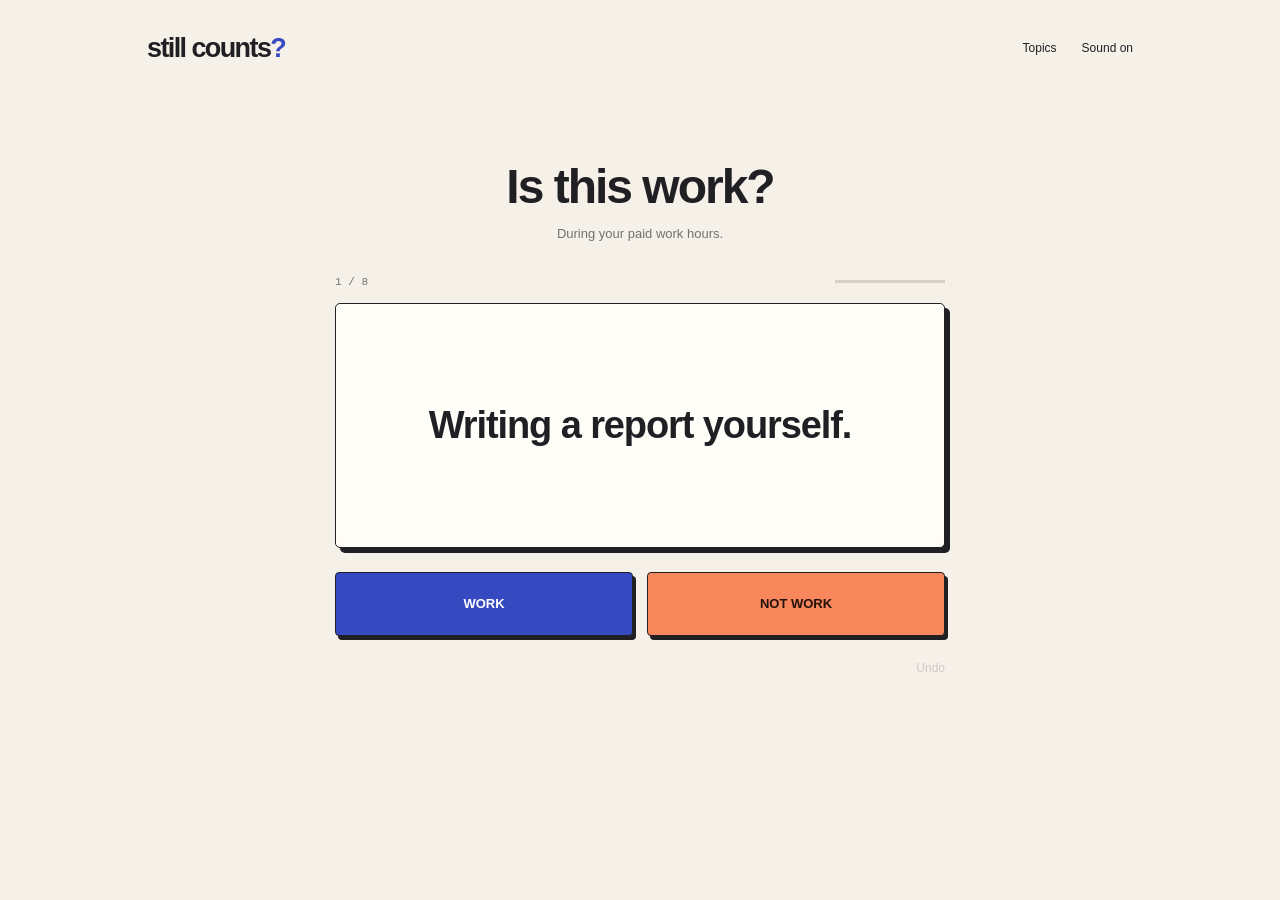
==== commit fd80bbee: "Simplify Still Counts cards and replace adult prompts with everyday dating" ====
--- a/cross-examination/index.html
+++ b/cross-examination/index.html
@@ -1,15 +1,14 @@
 <!doctype html>
 <html lang="en"><head>
 <meta charset="utf-8"><meta name="viewport" content="width=device-width, initial-scale=1"><meta name="theme-color" content="#f5f0e8">
-<meta name="description" content="Eight calls. One questionable boundary. Decide what still counts, then take your receipt to the group chat.">
-<meta property="og:title" content="Still Counts?"><meta property="og:description" content="Sandwiches. Relationships. Definitely working. Where the hell is the line?">
-<title>Still Counts? — Your line. Your call.</title><link rel="icon" href="./favicon.svg" type="image/svg+xml"><link rel="stylesheet" href="./styles.css?v=sc1"><script type="module" src="./src/app.js?v=sc1"></script>
+<meta name="description" content="Sandwiches, dates, and work. Eight quick calls. Where do you draw the line?">
+<meta property="og:title" content="Still Counts?"><meta property="og:description" content="Sandwiches, dates, and work. Where do you draw the line?">
+<title>Still Counts? — Your line. Your call.</title><link rel="icon" href="./favicon.svg" type="image/svg+xml"><link rel="stylesheet" href="./styles.css?v=sc2"><script type="module" src="./src/app.js?v=sc2"></script>
 </head><body>
 <a class="skip-link" href="#main">Skip to game</a>
-<header class="site-header"><a class="wordmark" href="./" aria-label="Still Counts home">still counts<span>?</span><i aria-hidden="true">↗</i></a><div class="header-controls"><button id="topics-button" class="text-button">Other topics <span aria-hidden="true">↗</span></button><button id="sound-button" class="sound-button" aria-pressed="true" aria-label="Sound on">♫</button></div></header>
-<main id="main" tabindex="-1"><p class="loading" role="status">Opening the inspection desk…</p></main>
-<footer class="site-footer"><span>EIGHT CALLS. ONE QUESTIONABLE BOUNDARY.</span><span>YOUR LINE. YOUR CALL.</span></footer>
-<dialog id="topics-dialog" aria-labelledby="topics-title"><button class="close-dialog" data-close aria-label="Close topics">×</button><p class="eyebrow">PICK YOUR SMALL HILL</p><h2 id="topics-title">Where's the line?</h2><div id="topic-list"></div><p class="dialog-note">Three topics. Strong opinions. No right answers.</p></dialog>
-<dialog id="copy-dialog" aria-labelledby="copy-title"><button class="close-dialog" data-close aria-label="Close result text">×</button><h2 id="copy-title">Your calls, to go.</h2><textarea id="copy-output" rows="13" readonly aria-label="Shareable result"></textarea><p>Copy this text to share your result.</p></dialog>
+<header class="site-header"><a class="wordmark" href="./" aria-label="Still Counts home">still counts<span>?</span></a><div class="header-controls"><button id="topics-button" class="text-button">Topics</button><button id="sound-button" class="text-button" aria-pressed="true" aria-label="Sound on">Sound on</button></div></header>
+<main id="main" tabindex="-1"><p class="loading" role="status">Loading…</p></main>
+<dialog id="topics-dialog" aria-labelledby="topics-title"><button class="close-dialog" data-close aria-label="Close topics">Close</button><h2 id="topics-title">Pick a question.</h2><div id="topic-list"></div></dialog>
+<dialog id="copy-dialog" aria-labelledby="copy-title"><button class="close-dialog" data-close aria-label="Close result text">Close</button><h2 id="copy-title">Your calls.</h2><textarea id="copy-output" rows="13" readonly aria-label="Shareable result"></textarea></dialog>
 <div id="effects" aria-hidden="true"></div><div id="announcer" class="sr-only" role="status" aria-live="polite"></div>
 </body></html>
--- a/cross-examination/styles.css
+++ b/cross-examination/styles.css
@@ -1,4 +1,2 @@
-:root{--paper:#f5f0e8;--white:#fffdf7;--ink:#202024;--muted:#706f75;--blue:#354ac0;--blue-light:#e3e7ff;--orange:#b33d15;--orange-light:#ffdfd0;--yellow:#f6dc7a;--line:#cfc8bd;--mono:'Courier New',monospace;--sans:Arial,Helvetica,sans-serif}*{box-sizing:border-box}body{margin:0;background:var(--paper);color:var(--ink);font-family:var(--sans);background-image:radial-gradient(#c7bbab50 .7px,transparent .7px);background-size:7px 7px}button,a{-webkit-tap-highlight-color:transparent}button{font:inherit;cursor:pointer;color:inherit}button:disabled{cursor:default}button:focus-visible,a:focus-visible,textarea:focus-visible{outline:3px solid var(--blue);outline-offset:5px}a{color:inherit}.sr-only{position:absolute;width:1px;height:1px;padding:0;margin:-1px;overflow:hidden;clip:rect(0,0,0,0);white-space:nowrap;border:0}.skip-link{position:fixed;top:-60px;left:20px;z-index:99;background:var(--ink);color:white;padding:12px}.skip-link:focus{top:10px}.site-header{max-width:1200px;margin:auto;padding:28px 36px 24px;border-bottom:1px solid var(--line);display:flex;justify-content:space-between;align-items:center;gap:20px}.wordmark{font-weight:900;font-size:29px;letter-spacing:-1.8px;text-decoration:none;white-space:nowrap}.wordmark>span{color:var(--blue)}.wordmark>i{display:inline-flex;font-style:normal;background:var(--yellow);width:29px;height:29px;align-items:center;justify-content:center;margin-left:11px;font-size:21px;border-radius:50%;transform:rotate(-12deg)}.header-controls{display:flex;gap:22px;align-items:center}.text-button{background:none;border:0;border-bottom:1px solid currentColor;padding:7px 0;font-size:12px;font-weight:600;min-height:32px}.text-button:disabled{opacity:.35;border-color:transparent}.text-button:hover:not(:disabled){color:var(--blue)}.sound-button{width:36px;height:36px;background:transparent;border:1px solid var(--line);border-radius:50%;font-size:21px}.site-footer{max-width:1200px;margin:30px auto 0;padding:22px 36px;border-top:1px solid var(--line);display:flex;justify-content:space-between;gap:15px;font:9px var(--mono);letter-spacing:1px;color:var(--muted)}main{max-width:1110px;margin:0 auto;padding:46px 32px 18px;min-height:72vh}.play-layout{display:grid;grid-template-columns:.85fr 1.3fr;gap:74px;align-items:start}.topic-intro{padding-top:31px}.edition,.eyebrow{font:700 10px/1.6 var(--mono);letter-spacing:1.6px}.edition{display:flex;align-items:center;gap:9px}.edition-dot{width:7px;height:7px;background:var(--blue);border-radius:50%;flex-shrink:0}.topic-intro h1{font-size:clamp(48px,5.8vw,76px);line-height:.99;font-weight:900;letter-spacing:-4px;margin:21px 0 24px;max-width:380px}.scope{font-size:14px;line-height:1.6;max-width:310px;color:#5c5a60}.desk-seal{width:155px;height:155px;border:2px solid var(--blue);outline:1px solid var(--blue);outline-offset:-7px;border-radius:50%;display:flex;flex-direction:column;align-items:center;justify-content:center;color:var(--blue);transform:rotate(-13deg);margin:42px 0 26px 10px;background:var(--paper)}.desk-seal span{font:8px var(--mono);letter-spacing:1px}.desk-seal strong{font-size:24px;line-height:.95;letter-spacing:-.8px;text-align:center;margin:11px 0}.intro-note{font-size:12px;line-height:1.8;color:var(--muted)}.intro-note em{font-style:normal}.progress-row{display:flex;align-items:center;justify-content:space-between;gap:18px;margin:0 0 14px;font:700 11px var(--mono);letter-spacing:1px}.progress-row b{color:var(--muted);font-weight:400}.progress-marks{display:flex;gap:5px}.progress-marks i{width:22px;height:7px;background:#d9d2c8;border-radius:1px}.progress-marks .yes{background:var(--blue)}.progress-marks .no{background:var(--orange)}.progress-marks .current{outline:1px solid var(--ink);outline-offset:2px;background:transparent}.case-card{position:relative;background:var(--white);border:1.5px solid var(--ink);border-radius:5px;box-shadow:6px 6px 0 #202024;overflow:hidden;animation:arrive .28s ease-out}.case-top{display:flex;justify-content:space-between;align-items:center;padding:14px 20px 0;font:10px var(--mono);letter-spacing:1.4px}.case-top>span:last-child{font-size:21px}.scene svg{display:block;width:100%;height:100%;max-height:100%;overflow:visible}.case-card>.scene{height:240px;padding:0 18px;position:relative}.case-copy{padding:0 25px 27px;min-height:141px}.change-note{font:700 10px/1.5 var(--mono);color:var(--orange);margin:0 0 9px;min-height:15px}.case-copy h2{font-size:27px;letter-spacing:-.9px;line-height:1.08;margin:0 0 12px}.case-copy h2:focus,.review-view h1:focus,.result-intro h1:focus{outline:none}.case-copy>p:last-child{font-size:14px;line-height:1.5;color:#605d62;margin:0;max-width:430px}.choice-buttons{display:grid;grid-template-columns:1fr 1fr;gap:13px;margin-top:23px}.choice{position:relative;display:flex;gap:9px;align-items:center;justify-content:space-between;border:1.5px solid var(--ink);border-radius:4px;padding:17px 16px;box-shadow:3px 4px 0 var(--ink);min-height:68px;font-size:13px;font-weight:800;transition:transform .1s,box-shadow .1s}.choice.yes{background:var(--blue);color:white}.choice.no{background:#f8875c;color:#24110b}.choice:hover:not(:disabled){transform:translateY(-3px);box-shadow:3px 7px 0 var(--ink)}.choice:active:not(:disabled){transform:translate(2px,3px);box-shadow:0 1px 0 var(--ink)}.choice>span{margin-right:auto}.choice b{font-size:22px;font-weight:400}kbd{font:9px var(--mono);opacity:.7;border:1px solid currentColor;border-radius:2px;padding:2px 4px}.below-choices{display:flex;justify-content:space-between;align-items:center;margin-top:9px}.below-choices>span{font:8px var(--mono);letter-spacing:1px;color:var(--muted)}.below-choices button{font-size:11px}.first-note{display:flex;align-items:center;justify-content:center;gap:13px;text-align:center;font:11px/1.6 var(--mono);color:var(--muted);margin:24px 0 0}.first-note>span{font-size:30px;color:var(--ink)}.trays{display:grid;grid-template-columns:1fr 1fr;gap:12px;margin-top:23px}.tray{border:1px dashed #aaa296;border-radius:3px;padding:9px 10px 2px;min-height:84px;background:#ede6db88}.tray>span{font:8px var(--mono);letter-spacing:.7px}.tray.yes>span{color:var(--blue)}.tray.no>span{color:var(--orange)}.tray>div{display:flex;flex-wrap:wrap;gap:0}.tray-token{width:49px;height:45px;display:inline-flex;animation:token-in .28s ease-out}.tray-token svg{width:100%;height:100%;overflow:visible}.empty-tray{font:10px var(--mono);color:#77716c;margin-top:18px}.verdict-stamp{position:absolute;top:35%;left:50%;transform:translate(-50%,-50%) rotate(-12deg) scale(2);font-size:25px;line-height:1.1;font-weight:900;max-width:90%;white-space:nowrap;border:5px double currentColor;padding:16px;background:#fffdf6ed;opacity:0;pointer-events:none}.verdict-stamp.yes{color:var(--blue)}.verdict-stamp.no{color:var(--orange)}.verdict-stamp.landed{opacity:1;animation:stamp .22s ease-out forwards}.case-card.decided{animation:impact .23s ease-out}.mutation>.scene{animation:mutation-in .45s ease-out}.review-view{max-width:930px;margin:0 auto;text-align:center}.eyebrow{color:var(--muted);margin:0 0 17px}.review-view h1{font-size:clamp(34px,5vw,56px);line-height:1.03;letter-spacing:-2px;max-width:770px;margin:0 auto 16px}.review-sub{font-size:14px;line-height:1.6;color:#605d62;margin:0 auto 26px;max-width:620px}.review-pair{display:grid;grid-template-columns:1fr 1fr;gap:24px;text-align:left}.review-card{border:1.5px solid var(--ink);border-radius:4px;background:var(--white);box-shadow:4px 4px 0 var(--ink);overflow:hidden;animation:arrive .3s ease-out}.review-card>.scene{height:180px}.review-copy{padding:0 23px 22px}.review-copy h2{font-size:23px;line-height:1.1;letter-spacing:-.6px;margin:0 0 12px}.review-copy p{font-size:13px;line-height:1.5;color:#625d60;min-height:40px;margin:0 0 20px}.verdict-pill{display:inline-block;padding:8px 10px;border:1.5px solid currentColor;font:700 11px var(--mono);transform:rotate(-3deg)}.verdict-pill.yes{color:var(--blue);background:var(--blue-light)}.verdict-pill.no{color:var(--orange);background:var(--orange-light)}.change-call{display:block;border:0;border-bottom:1px solid var(--line);padding:10px 0 2px;background:none;margin-top:14px;font-size:11px;min-height:38px}.review-actions{display:flex;justify-content:center;align-items:center;gap:25px;margin-top:32px}.primary-button,.secondary-button{display:flex;align-items:center;justify-content:space-between;gap:32px;border:1.5px solid var(--ink);border-radius:3px;min-height:54px;padding:15px 20px;font-weight:700;font-size:14px;box-shadow:3px 4px 0 var(--ink);background:var(--yellow);text-decoration:none;transition:transform .12s,box-shadow .12s}.primary-button:hover,.secondary-button:hover{transform:translateY(-2px);box-shadow:3px 6px 0 var(--ink)}.secondary-button{background:var(--white)}.small-note{font-size:11px;color:var(--muted);margin:24px 0}.result-layout{display:grid;grid-template-columns:.85fr 1.15fr;gap:90px;align-items:start;max-width:1000px;margin:auto}.result-intro{padding-top:25px}.result-intro h1{font-size:clamp(54px,6.5vw,80px);line-height:.95;letter-spacing:-4px;margin:25px 0}.result-intro h1 em{font-style:normal;color:var(--blue)}.result-intro>p:not(.eyebrow){font-size:14px;color:var(--muted);line-height:1.6;max-width:220px}.result-actions{display:grid;gap:12px;max-width:280px;margin:35px 0 20px}#export-status{margin:4px 0;font:11px/1.5 var(--mono);min-height:16px}.replay{display:block;color:var(--muted);margin-top:15px;font-weight:400}.receipt-paper{position:relative;max-width:520px;background:var(--white);padding:27px 28px 25px;box-shadow:0 10px 25px #44331e20;filter:drop-shadow(2px 4px 0 #b3a590);animation:print-in .6s ease-out;clip-path:polygon(0 0,100% 0,100% 99%,98% 100%,96% 99%,94% 100%,92% 99%,90% 100%,88% 99%,86% 100%,84% 99%,82% 100%,80% 99%,78% 100%,76% 99%,74% 100%,72% 99%,70% 100%,68% 99%,66% 100%,64% 99%,62% 100%,60% 99%,58% 100%,56% 99%,54% 100%,52% 99%,50% 100%,48% 99%,46% 100%,44% 99%,42% 100%,40% 99%,38% 100%,36% 99%,34% 100%,32% 99%,30% 100%,28% 99%,26% 100%,24% 99%,22% 100%,20% 99%,18% 100%,16% 99%,14% 100%,12% 99%,10% 100%,8% 99%,6% 100%,4% 99%,2% 100%,0 99%)}.receipt-logo{font-size:38px;font-weight:900;letter-spacing:-2px}.receipt-logo span{color:var(--blue)}.receipt-meta{font:8px var(--mono);letter-spacing:.8px;margin-top:9px;color:var(--muted)}.receipt-paper h2{font-size:23px;letter-spacing:-.7px;margin:26px 0 9px}.receipt-title{font:9px/1.5 var(--mono);letter-spacing:1px;margin:0 0 20px}.receipt-rule{border-top:1px dashed var(--ink)}.receipt-rows{padding:0;margin:10px 0;list-style:none}.receipt-rows li{display:grid;grid-template-columns:20px 1fr 94px;gap:9px;align-items:center;padding:12px 0;border-bottom:1px dotted #d5ccc0;font-size:11px;line-height:1.4}.receipt-index{font:9px var(--mono);color:#8a847b}.receipt-rows b{font:700 8px/1.4 var(--mono);text-align:right}.receipt-rows b.yes{color:var(--blue)}.receipt-rows b.no{color:var(--orange)}.receipt-rows li.spotlight{background:#f6dc7a36}.receipt-observation{background:var(--yellow);padding:15px 17px 17px;margin:22px 0}.receipt-observation>span{font-size:23px}.receipt-observation h3{font-size:21px;line-height:1.1;letter-spacing:-.5px;margin:8px 0 10px}.receipt-observation p{font:11px/1.6 var(--mono);margin:0}.receipt-bottom{display:flex;align-items:center;flex-direction:column;gap:12px;font:7px var(--mono);letter-spacing:1px;padding-bottom:12px}.barcode{width:135px;height:25px;background:repeating-linear-gradient(90deg,var(--ink) 0 2px,transparent 2px 4px,var(--ink) 4px 5px,transparent 5px 8px,var(--ink) 8px 12px,transparent 12px 14px)}dialog{width:min(550px,calc(100% - 30px));padding:32px;border:1.5px solid var(--ink);border-radius:5px;background:var(--paper);box-shadow:7px 7px 0 var(--ink);max-height:90dvh}dialog::backdrop{background:#20202499;backdrop-filter:blur(4px)}dialog h2{font-size:37px;letter-spacing:-1.8px;margin:10px 0 27px}.close-dialog{float:right;font-size:25px;background:none;border:0;min-height:40px;width:40px;margin:-12px -12px 0 0}.topic-option{display:block;position:relative;width:100%;text-align:left;background:var(--white);border:1px solid var(--line);padding:18px;margin:12px 0;border-radius:3px}.topic-option:hover,.topic-option.selected{border-color:var(--blue);background:var(--blue-light)}.topic-option span{display:block;font:9px var(--mono);letter-spacing:.5px;margin-bottom:9px}.topic-option strong{display:block;font-size:23px;letter-spacing:-.8px;padding-right:20px}.topic-option b{position:absolute;right:18px;bottom:18px;font-size:22px}.dialog-note{font-size:11px;color:var(--muted);line-height:1.6;margin-bottom:0}textarea{width:100%;font:12px/1.6 var(--mono);background:var(--white);border:1px solid var(--line);padding:12px;resize:vertical}.notice{font:11px/1.6 var(--mono);background:var(--yellow);padding:12px 16px;margin:0 0 25px}.loading,.error-view{padding:60px 0;text-align:center}.error-view button{margin:30px auto}.error-view h1{font-size:45px;letter-spacing:-2px}#effects{position:fixed;inset:0;pointer-events:none;overflow:hidden;z-index:20}.paper-bit{position:absolute;left:65%;top:52%;width:8px;height:12px;background:var(--yellow);animation:paper .7s ease-out forwards}.paper-bit.yes:nth-child(2n){background:var(--blue)}.paper-bit.no:nth-child(2n){background:#f8875c}
-@keyframes arrive{from{transform:translateY(11px) rotate(.8deg);opacity:.4}to{transform:translateY(0) rotate(0);opacity:1}}@keyframes stamp{0%{transform:translate(-50%,-50%) rotate(-12deg) scale(2.1);opacity:0}65%{transform:translate(-50%,-50%) rotate(-12deg) scale(.93);opacity:1}100%{transform:translate(-50%,-50%) rotate(-12deg) scale(1)}}@keyframes impact{0%,100%{transform:translate(0)}25%{transform:translate(-3px,2px) rotate(-.5deg)}55%{transform:translate(3px,-1px) rotate(.5deg)}}@keyframes mutation-in{from{transform:scale(.95)}to{transform:scale(1)}}@keyframes token-in{from{transform:translateY(-12px) rotate(-10deg);opacity:0}to{transform:none;opacity:1}}@keyframes print-in{from{transform:translateY(-24px);opacity:.1}to{transform:none;opacity:1}}@keyframes paper{from{transform:translate(0) rotate(0);opacity:1}to{transform:translate(var(--x),var(--y)) rotate(var(--r));opacity:0}}
-@media(min-width:1300px){main{padding-top:60px}.case-card>.scene{height:270px}.case-copy{padding-bottom:32px}.topic-intro{padding-top:45px}}@media(max-width:850px){.play-layout{gap:35px;grid-template-columns:.8fr 1.2fr}.topic-intro h1{font-size:51px;letter-spacing:-2.8px}.case-card>.scene{height:210px}.case-copy h2{font-size:24px}.choice{padding:16px 12px;font-size:11px}.choice kbd{display:none}.result-layout{gap:35px}.desk-seal{width:130px;height:130px}.desk-seal strong{font-size:21px}.receipt-paper{padding:25px 20px}}@media(max-width:640px){.site-header{padding:19px 21px 17px}.wordmark{font-size:25px;letter-spacing:-1.5px}.wordmark>i{display:none}.header-controls{gap:15px}.header-controls .text-button{font-size:10px}.sound-button{height:32px;width:32px}main{padding:23px 22px 15px}.play-layout{display:block}.topic-intro{padding-top:0;margin-bottom:23px}.edition{font-size:8px;letter-spacing:1.2px}.topic-intro h1{font-size:44px;line-height:1.02;letter-spacing:-2.3px;max-width:none;margin:12px 0 11px}.scope{font-size:12px;line-height:1.5;max-width:none;margin:0}.desk-seal,.intro-note{display:none}.progress-row{font-size:10px;margin-bottom:12px}.progress-marks{gap:4px}.progress-marks i{width:20px;height:6px}.case-top{padding:11px 16px 0;font-size:8px}.case-top>span:last-child{font-size:18px}.case-card>.scene{height:190px;padding:0 8px}.case-copy{padding:0 19px 22px;min-height:122px}.case-copy h2{font-size:24px;line-height:1.08;margin-bottom:10px}.case-copy>p:last-child{font-size:12px}.change-note{font-size:9px;margin-bottom:8px}.choice-buttons{gap:11px;margin-top:20px}.choice{font-size:11px;min-height:61px;padding:15px 12px}.choice b{font-size:21px}.below-choices{margin-top:7px}.first-note{font-size:10px;margin-top:18px;text-align:left}.trays{margin-top:16px;gap:10px}.tray{min-height:69px;padding:8px 8px 0}.tray-token{width:41px;height:36px}.tray>span{font-size:7px}.empty-tray{font-size:9px;margin-top:12px}.site-footer{padding:18px 22px;margin-top:12px;line-height:1.6;font-size:7px;letter-spacing:.6px}.site-footer>span:first-child{max-width:190px}.site-footer>span:last-child{text-align:right}.review-view h1{font-size:37px;letter-spacing:-1.7px}.review-view .eyebrow{font-size:8px}.review-sub{font-size:12px;margin-bottom:22px}.review-pair{gap:13px}.review-card>.scene{height:105px}.review-copy{padding:0 12px 15px}.review-copy h2{font-size:17px;letter-spacing:-.4px}.review-copy p{font-size:10px;min-height:67px;line-height:1.45}.verdict-pill{font-size:8px;padding:7px 6px;max-width:100%;white-space:normal}.change-call{font-size:10px;min-height:43px}.review-actions{gap:20px;margin-top:27px}.primary-button,.secondary-button{font-size:13px;min-height:52px;padding:15px 17px}.review-actions .text-button{font-size:11px}.small-note{font-size:10px;line-height:1.6}.result-layout{display:flex;flex-direction:column;gap:26px}.result-intro{width:100%;padding-top:0}.result-intro .eyebrow{font-size:8px;margin-bottom:13px}.result-intro h1{font-size:45px;letter-spacing:-2px;margin:0 0 10px}.result-intro h1 br{display:none}.result-intro h1 br:after{content:' '}.result-intro h1 em:before{content:' '}.result-intro>p:not(.eyebrow){max-width:none;font-size:12px;margin:0}.result-actions{display:grid;grid-template-columns:1fr 1fr;gap:12px;max-width:none;margin:23px 0 4px}#export-status{grid-column:1/-1;font-size:10px;min-height:0}.result-intro>.text-button{display:inline-block;font-size:10px;margin:9px 20px 0 0}.receipt-paper{width:100%;max-width:none;padding:24px 21px}.receipt-logo{font-size:36px}.receipt-paper h2{font-size:24px}.receipt-rows li{grid-template-columns:17px 1fr 88px;font-size:11px;gap:6px;padding:12px 0}.receipt-rows b{font-size:7px}.receipt-observation h3{font-size:22px}.receipt-observation p{font-size:11px}.receipt-meta{font-size:8px}.receipt-title{font-size:8px}.receipt-bottom{font-size:7px}.verdict-stamp{font-size:19px;padding:13px;border-width:4px}.paper-bit{left:50%;top:55%}dialog{padding:25px}dialog h2{font-size:32px}.topic-option strong{font-size:22px}}@media(max-width:370px){main{padding-left:16px;padding-right:16px}.site-header{padding-left:16px;padding-right:16px}.topic-intro h1{font-size:40px}.case-card>.scene{height:170px}.choice{font-size:10px}.review-copy{padding-left:9px;padding-right:9px}.review-copy h2{font-size:16px}.receipt-rows li{font-size:10px;grid-template-columns:14px 1fr 80px}}
-@media(prefers-reduced-motion:reduce){*,*::before,*::after{animation:none!important;transition:none!important;scroll-behavior:auto!important}#effects{display:none}.verdict-stamp.landed{transform:translate(-50%,-50%) rotate(-12deg) scale(1)}}
+:root{--paper:#f5f0e8;--card:#fffdf7;--ink:#202024;--muted:#75716d;--line:#d9d1c6;--blue:#354ac0;--orange:#b33d15;--yellow:#f6dc7a;--mono:'Courier New',monospace}*{box-sizing:border-box}body{margin:0;background:var(--paper);color:var(--ink);font-family:Arial,Helvetica,sans-serif}button{font:inherit;color:inherit;cursor:pointer;-webkit-tap-highlight-color:transparent}button:disabled{cursor:default}a{color:inherit}button:focus-visible,a:focus-visible,textarea:focus-visible{outline:3px solid var(--blue);outline-offset:5px}.sr-only{position:absolute;width:1px;height:1px;padding:0;margin:-1px;overflow:hidden;clip:rect(0,0,0,0);white-space:nowrap;border:0}.skip-link{position:fixed;top:-60px;left:20px;z-index:99;background:var(--ink);color:white;padding:12px}.skip-link:focus{top:10px}.site-header{max-width:1050px;margin:auto;padding:28px 32px;display:flex;justify-content:space-between;align-items:center;gap:24px}.wordmark{font-size:27px;font-weight:900;letter-spacing:-1.6px;text-decoration:none;white-space:nowrap}.wordmark span{color:var(--blue)}.header-controls{display:flex;gap:25px}.text-button{background:none;border:0;padding:9px 0;font-size:12px;min-height:40px}.text-button:hover:not(:disabled){text-decoration:underline}.text-button:disabled{opacity:.3}main{max-width:960px;margin:auto;padding:65px 32px 45px}.play-layout{max-width:610px;margin:auto}.topic-intro{text-align:center;margin-bottom:35px}.topic-intro h1{font-size:clamp(32px,4.4vw,48px);font-weight:900;letter-spacing:-2px;line-height:1.08;margin:0}.scope{font-size:13px;color:var(--muted);margin:13px 0 0}.progress-row{display:flex;align-items:center;justify-content:space-between;gap:25px;margin:0 0 15px;font:11px var(--mono);color:var(--muted)}.progress-track{height:3px;background:var(--line);width:110px}.progress-track i{display:block;height:100%;background:var(--blue);transition:width .25s}.case-card{position:relative;display:flex;align-items:center;justify-content:center;text-align:center;min-height:245px;padding:40px;background:var(--card);border:1.5px solid var(--ink);border-radius:5px;box-shadow:5px 5px 0 var(--ink);animation:arrive .25s ease-out}.case-card h2{font-size:clamp(27px,3.8vw,38px);font-weight:700;letter-spacing:-1.1px;line-height:1.17;margin:0;max-width:500px}#case-title:focus{outline:0}.choice-buttons{display:grid;grid-template-columns:1fr 1fr;gap:14px;margin-top:24px}.choice{min-height:64px;font-size:13px;font-weight:800;border:1.5px solid var(--ink);border-radius:4px;box-shadow:3px 4px 0 var(--ink);padding:15px 12px;transition:transform .1s,box-shadow .1s}.choice.yes{background:var(--blue);color:white}.choice.no{background:#f8875c;color:#24110b}.choice:hover:not(:disabled){transform:translateY(-2px);box-shadow:3px 6px 0 var(--ink)}.choice:active:not(:disabled){transform:translate(2px,3px);box-shadow:0 1px 0 var(--ink)}.below-choices{display:flex;justify-content:flex-end;margin-top:12px}.below-choices button{color:var(--muted)}.verdict-stamp{position:absolute;left:50%;top:50%;transform:translate(-50%,-50%) rotate(-9deg);background:var(--card);border:4px double currentColor;padding:15px 20px;font-size:24px;font-weight:900;white-space:nowrap;opacity:0;pointer-events:none;max-width:96%}.verdict-stamp.yes{color:var(--blue)}.verdict-stamp.no{color:var(--orange)}.verdict-stamp.landed{opacity:1;animation:stamp .2s ease-out}.case-card.decided{animation:impact .22s ease-out}.review-view{max-width:730px;margin:0 auto;text-align:center}.eyebrow{font-size:13px;color:var(--muted);margin:0 0 15px}.review-view h1{font-size:clamp(30px,4.5vw,44px);letter-spacing:-1.5px;line-height:1.1;margin:0 0 32px}.review-pair{display:grid;grid-template-columns:1fr 1fr;gap:20px;text-align:left}.review-card{display:flex;flex-direction:column;align-items:flex-start;min-height:240px;background:var(--card);border:1.5px solid var(--ink);border-radius:4px;padding:26px;box-shadow:4px 4px 0 var(--ink)}.review-card h2{font-size:24px;line-height:1.15;letter-spacing:-.6px;margin:0 0 28px;flex:1}.verdict-pill{display:inline-block;font:700 11px/1.3 var(--mono);padding:8px 10px;border:1px solid currentColor}.verdict-pill.yes{color:var(--blue)}.verdict-pill.no{color:var(--orange)}.change-call{background:none;border:0;border-bottom:1px solid var(--line);font-size:11px;min-height:40px;margin-top:8px;padding:7px 0}.review-actions{display:flex;justify-content:center;margin-top:32px}.primary-button,.secondary-button{background:var(--yellow);border:1.5px solid var(--ink);border-radius:3px;min-height:52px;padding:15px 24px;font-size:13px;font-weight:700;box-shadow:3px 4px 0 var(--ink)}.secondary-button{background:var(--card)}.primary-button:hover,.secondary-button:hover{transform:translateY(-2px)}.result-layout{max-width:550px;margin:auto}.receipt-paper{background:var(--card);padding:30px 30px 22px;box-shadow:0 5px 20px #44331e15;border-bottom:1px dashed var(--line);animation:arrive .3s ease-out}.receipt-logo{font-size:36px;font-weight:900;letter-spacing:-2px}.receipt-logo span{color:var(--blue)}.receipt-meta{font:9px var(--mono);color:var(--muted);margin-top:10px}.receipt-paper h2{font-size:25px;letter-spacing:-.7px;margin:25px 0 15px}.receipt-rows{list-style:none;margin:0;padding:0;border-top:1px dashed var(--line)}.receipt-rows li{display:grid;grid-template-columns:16px 1fr 97px;gap:9px;align-items:center;padding:13px 0;border-bottom:1px dotted var(--line);font-size:12px;line-height:1.4}.receipt-index{font:9px var(--mono);color:var(--muted)}.receipt-rows b{font:700 8px/1.4 var(--mono);text-align:right}.receipt-rows b.yes{color:var(--blue)}.receipt-rows b.no{color:var(--orange)}.receipt-rows li.spotlight{background:#f6dc7a30}.receipt-observation{background:var(--yellow);padding:16px;margin-top:20px}.receipt-observation h3{font-size:22px;line-height:1.15;letter-spacing:-.6px;margin:0}.result-actions{display:grid;grid-template-columns:1fr 1fr;gap:12px;margin-top:25px}#export-status{grid-column:1/-1;font:11px/1.5 var(--mono);margin:0}.replay-actions{display:flex;justify-content:space-between;margin-top:13px;color:var(--muted)}dialog{width:min(470px,calc(100% - 32px));max-height:90dvh;padding:30px;border:1.5px solid var(--ink);border-radius:5px;background:var(--paper);box-shadow:6px 6px 0 var(--ink)}dialog::backdrop{background:#20202488}dialog h2{font-size:30px;letter-spacing:-1px;margin:18px 0 25px}.close-dialog{display:block;margin-left:auto;border:0;background:none;font-size:12px;min-height:35px}.topic-option{display:block;width:100%;text-align:left;background:var(--card);border:1px solid var(--line);border-radius:3px;padding:20px 17px;font-size:22px;font-weight:700;letter-spacing:-.5px;margin:12px 0}.topic-option.selected,.topic-option:hover{border-color:var(--blue);color:var(--blue)}textarea{width:100%;font:12px/1.6 var(--mono);padding:12px;border:1px solid var(--line);background:var(--card)}.notice{font-size:12px;padding:13px;background:var(--yellow);margin:0 0 25px}.loading,.error-view{text-align:center;padding:40px 0}.error-view button{margin-top:20px}#effects{position:fixed;inset:0;pointer-events:none;overflow:hidden;z-index:20}.paper-bit{position:absolute;left:50%;top:50%;width:6px;height:9px;background:var(--yellow);animation:paper .6s ease-out forwards}.paper-bit.yes:nth-child(2n){background:var(--blue)}.paper-bit.no:nth-child(2n){background:#f8875c}@keyframes arrive{from{transform:translateY(8px);opacity:.3}to{transform:none;opacity:1}}@keyframes stamp{from{transform:translate(-50%,-50%) rotate(-9deg) scale(1.7);opacity:0}to{transform:translate(-50%,-50%) rotate(-9deg) scale(1);opacity:1}}@keyframes impact{0%,100%{transform:none}25%{transform:translate(-3px,1px)}65%{transform:translate(3px,-1px)}}@keyframes paper{from{transform:translate(0);opacity:1}to{transform:translate(var(--x),var(--y)) rotate(var(--r));opacity:0}}@media(max-width:640px){.site-header{padding:22px 22px}.wordmark{font-size:25px}.header-controls{gap:18px}.text-button{font-size:11px}main{padding:47px 23px 30px}.topic-intro{margin-bottom:31px}.topic-intro h1{font-size:34px;letter-spacing:-1.5px}.scope{font-size:12px}.progress-row{font-size:10px}.case-card{min-height:240px;padding:32px 24px}.case-card h2{font-size:30px;letter-spacing:-.9px}.choice-buttons{gap:12px;margin-top:23px}.choice{font-size:11px;min-height:62px;padding:14px 8px}.verdict-stamp{font-size:19px;padding:15px}.review-view h1{font-size:32px;margin-bottom:27px}.review-pair{gap:13px}.review-card{min-height:240px;padding:20px 15px}.review-card h2{font-size:21px;letter-spacing:-.6px;margin-bottom:25px}.verdict-pill{font-size:8px;padding:7px}.review-actions{margin-top:27px}.receipt-paper{padding:23px 18px}.receipt-logo{font-size:32px}.receipt-paper h2{font-size:23px}.receipt-rows li{font-size:11px;grid-template-columns:13px 1fr 78px;gap:6px}.receipt-rows b{font-size:7px}.receipt-observation h3{font-size:21px}.primary-button,.secondary-button{font-size:12px;padding:14px 18px}dialog{padding:22px}}@media(max-width:370px){.site-header{padding:18px}.wordmark{font-size:23px}.header-controls{gap:15px}main{padding:37px 18px 25px}.topic-intro h1{font-size:31px}.case-card h2{font-size:28px}.case-card{padding:26px 22px}.review-card{padding:17px 12px}.review-card h2{font-size:19px}}
+@media(prefers-reduced-motion:reduce){*,*::before,*::after{animation:none!important;transition:none!important;scroll-behavior:auto!important}#effects{display:none}}
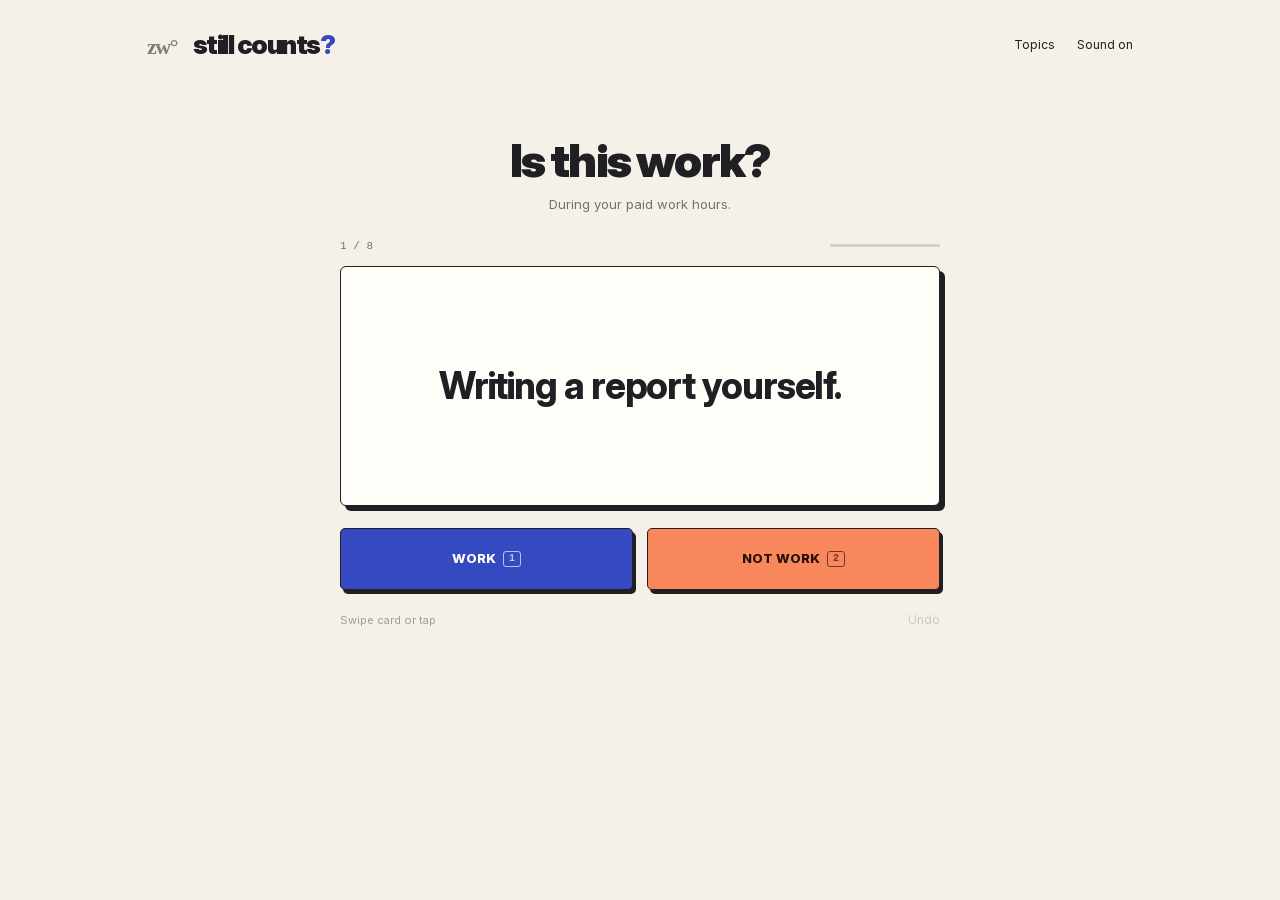
==== commit b3302583: "Declutter layout, add tactile card/lab interactions, and eliminate DOM churn" ====
--- a/cross-examination/index.html
+++ b/cross-examination/index.html
@@ -3,12 +3,25 @@
 <meta charset="utf-8"><meta name="viewport" content="width=device-width, initial-scale=1"><meta name="theme-color" content="#f5f0e8">
 <meta name="description" content="Sandwiches, dates, and work. Eight quick calls. Where do you draw the line?">
 <meta property="og:title" content="Still Counts?"><meta property="og:description" content="Sandwiches, dates, and work. Where do you draw the line?">
-<title>Still Counts? — Your line. Your call.</title><link rel="icon" href="./favicon.svg" type="image/svg+xml"><link rel="stylesheet" href="./styles.css?v=sc2"><script type="module" src="./src/app.js?v=sc2"></script>
+<title>Still Counts? — Your line. Your call.</title>
+<link rel="icon" href="./favicon.svg" type="image/svg+xml">
+<link rel="preload" href="../slide-projector/fonts/InterVariable.woff2" as="font" type="font/woff2" crossorigin>
+<link rel="stylesheet" href="./styles.css?v=sc3">
+<script type="module" src="./src/app.js?v=sc3"></script>
 </head><body>
 <a class="skip-link" href="#main">Skip to game</a>
-<header class="site-header"><a class="wordmark" href="./" aria-label="Still Counts home">still counts<span>?</span></a><div class="header-controls"><button id="topics-button" class="text-button">Topics</button><button id="sound-button" class="text-button" aria-pressed="true" aria-label="Sound on">Sound on</button></div></header>
+<header class="site-header">
+  <div class="header-brand">
+    <a class="portfolio-back" href="../" aria-label="Back to Zixun Wang portfolio">zw°</a>
+    <a class="wordmark" href="./" aria-label="Still Counts home">still counts<span>?</span></a>
+  </div>
+  <div class="header-controls">
+    <button id="topics-button" class="text-button" type="button">Topics</button>
+    <button id="sound-button" class="text-button" type="button" aria-pressed="true" aria-label="Sound on">Sound on</button>
+  </div>
+</header>
 <main id="main" tabindex="-1"><p class="loading" role="status">Loading…</p></main>
-<dialog id="topics-dialog" aria-labelledby="topics-title"><button class="close-dialog" data-close aria-label="Close topics">Close</button><h2 id="topics-title">Pick a question.</h2><div id="topic-list"></div></dialog>
-<dialog id="copy-dialog" aria-labelledby="copy-title"><button class="close-dialog" data-close aria-label="Close result text">Close</button><h2 id="copy-title">Your calls.</h2><textarea id="copy-output" rows="13" readonly aria-label="Shareable result"></textarea></dialog>
+<dialog id="topics-dialog" aria-labelledby="topics-title"><button class="close-dialog" data-close type="button" aria-label="Close topics">Close</button><h2 id="topics-title">Pick a question.</h2><div id="topic-list"></div></dialog>
+<dialog id="copy-dialog" aria-labelledby="copy-title"><button class="close-dialog" data-close type="button" aria-label="Close result text">Close</button><h2 id="copy-title">Your calls.</h2><textarea id="copy-output" rows="13" readonly aria-label="Shareable result"></textarea></dialog>
 <div id="effects" aria-hidden="true"></div><div id="announcer" class="sr-only" role="status" aria-live="polite"></div>
 </body></html>
--- a/cross-examination/styles.css
+++ b/cross-examination/styles.css
@@ -1,2 +1,126 @@
-:root{--paper:#f5f0e8;--card:#fffdf7;--ink:#202024;--muted:#75716d;--line:#d9d1c6;--blue:#354ac0;--orange:#b33d15;--yellow:#f6dc7a;--mono:'Courier New',monospace}*{box-sizing:border-box}body{margin:0;background:var(--paper);color:var(--ink);font-family:Arial,Helvetica,sans-serif}button{font:inherit;color:inherit;cursor:pointer;-webkit-tap-highlight-color:transparent}button:disabled{cursor:default}a{color:inherit}button:focus-visible,a:focus-visible,textarea:focus-visible{outline:3px solid var(--blue);outline-offset:5px}.sr-only{position:absolute;width:1px;height:1px;padding:0;margin:-1px;overflow:hidden;clip:rect(0,0,0,0);white-space:nowrap;border:0}.skip-link{position:fixed;top:-60px;left:20px;z-index:99;background:var(--ink);color:white;padding:12px}.skip-link:focus{top:10px}.site-header{max-width:1050px;margin:auto;padding:28px 32px;display:flex;justify-content:space-between;align-items:center;gap:24px}.wordmark{font-size:27px;font-weight:900;letter-spacing:-1.6px;text-decoration:none;white-space:nowrap}.wordmark span{color:var(--blue)}.header-controls{display:flex;gap:25px}.text-button{background:none;border:0;padding:9px 0;font-size:12px;min-height:40px}.text-button:hover:not(:disabled){text-decoration:underline}.text-button:disabled{opacity:.3}main{max-width:960px;margin:auto;padding:65px 32px 45px}.play-layout{max-width:610px;margin:auto}.topic-intro{text-align:center;margin-bottom:35px}.topic-intro h1{font-size:clamp(32px,4.4vw,48px);font-weight:900;letter-spacing:-2px;line-height:1.08;margin:0}.scope{font-size:13px;color:var(--muted);margin:13px 0 0}.progress-row{display:flex;align-items:center;justify-content:space-between;gap:25px;margin:0 0 15px;font:11px var(--mono);color:var(--muted)}.progress-track{height:3px;background:var(--line);width:110px}.progress-track i{display:block;height:100%;background:var(--blue);transition:width .25s}.case-card{position:relative;display:flex;align-items:center;justify-content:center;text-align:center;min-height:245px;padding:40px;background:var(--card);border:1.5px solid var(--ink);border-radius:5px;box-shadow:5px 5px 0 var(--ink);animation:arrive .25s ease-out}.case-card h2{font-size:clamp(27px,3.8vw,38px);font-weight:700;letter-spacing:-1.1px;line-height:1.17;margin:0;max-width:500px}#case-title:focus{outline:0}.choice-buttons{display:grid;grid-template-columns:1fr 1fr;gap:14px;margin-top:24px}.choice{min-height:64px;font-size:13px;font-weight:800;border:1.5px solid var(--ink);border-radius:4px;box-shadow:3px 4px 0 var(--ink);padding:15px 12px;transition:transform .1s,box-shadow .1s}.choice.yes{background:var(--blue);color:white}.choice.no{background:#f8875c;color:#24110b}.choice:hover:not(:disabled){transform:translateY(-2px);box-shadow:3px 6px 0 var(--ink)}.choice:active:not(:disabled){transform:translate(2px,3px);box-shadow:0 1px 0 var(--ink)}.below-choices{display:flex;justify-content:flex-end;margin-top:12px}.below-choices button{color:var(--muted)}.verdict-stamp{position:absolute;left:50%;top:50%;transform:translate(-50%,-50%) rotate(-9deg);background:var(--card);border:4px double currentColor;padding:15px 20px;font-size:24px;font-weight:900;white-space:nowrap;opacity:0;pointer-events:none;max-width:96%}.verdict-stamp.yes{color:var(--blue)}.verdict-stamp.no{color:var(--orange)}.verdict-stamp.landed{opacity:1;animation:stamp .2s ease-out}.case-card.decided{animation:impact .22s ease-out}.review-view{max-width:730px;margin:0 auto;text-align:center}.eyebrow{font-size:13px;color:var(--muted);margin:0 0 15px}.review-view h1{font-size:clamp(30px,4.5vw,44px);letter-spacing:-1.5px;line-height:1.1;margin:0 0 32px}.review-pair{display:grid;grid-template-columns:1fr 1fr;gap:20px;text-align:left}.review-card{display:flex;flex-direction:column;align-items:flex-start;min-height:240px;background:var(--card);border:1.5px solid var(--ink);border-radius:4px;padding:26px;box-shadow:4px 4px 0 var(--ink)}.review-card h2{font-size:24px;line-height:1.15;letter-spacing:-.6px;margin:0 0 28px;flex:1}.verdict-pill{display:inline-block;font:700 11px/1.3 var(--mono);padding:8px 10px;border:1px solid currentColor}.verdict-pill.yes{color:var(--blue)}.verdict-pill.no{color:var(--orange)}.change-call{background:none;border:0;border-bottom:1px solid var(--line);font-size:11px;min-height:40px;margin-top:8px;padding:7px 0}.review-actions{display:flex;justify-content:center;margin-top:32px}.primary-button,.secondary-button{background:var(--yellow);border:1.5px solid var(--ink);border-radius:3px;min-height:52px;padding:15px 24px;font-size:13px;font-weight:700;box-shadow:3px 4px 0 var(--ink)}.secondary-button{background:var(--card)}.primary-button:hover,.secondary-button:hover{transform:translateY(-2px)}.result-layout{max-width:550px;margin:auto}.receipt-paper{background:var(--card);padding:30px 30px 22px;box-shadow:0 5px 20px #44331e15;border-bottom:1px dashed var(--line);animation:arrive .3s ease-out}.receipt-logo{font-size:36px;font-weight:900;letter-spacing:-2px}.receipt-logo span{color:var(--blue)}.receipt-meta{font:9px var(--mono);color:var(--muted);margin-top:10px}.receipt-paper h2{font-size:25px;letter-spacing:-.7px;margin:25px 0 15px}.receipt-rows{list-style:none;margin:0;padding:0;border-top:1px dashed var(--line)}.receipt-rows li{display:grid;grid-template-columns:16px 1fr 97px;gap:9px;align-items:center;padding:13px 0;border-bottom:1px dotted var(--line);font-size:12px;line-height:1.4}.receipt-index{font:9px var(--mono);color:var(--muted)}.receipt-rows b{font:700 8px/1.4 var(--mono);text-align:right}.receipt-rows b.yes{color:var(--blue)}.receipt-rows b.no{color:var(--orange)}.receipt-rows li.spotlight{background:#f6dc7a30}.receipt-observation{background:var(--yellow);padding:16px;margin-top:20px}.receipt-observation h3{font-size:22px;line-height:1.15;letter-spacing:-.6px;margin:0}.result-actions{display:grid;grid-template-columns:1fr 1fr;gap:12px;margin-top:25px}#export-status{grid-column:1/-1;font:11px/1.5 var(--mono);margin:0}.replay-actions{display:flex;justify-content:space-between;margin-top:13px;color:var(--muted)}dialog{width:min(470px,calc(100% - 32px));max-height:90dvh;padding:30px;border:1.5px solid var(--ink);border-radius:5px;background:var(--paper);box-shadow:6px 6px 0 var(--ink)}dialog::backdrop{background:#20202488}dialog h2{font-size:30px;letter-spacing:-1px;margin:18px 0 25px}.close-dialog{display:block;margin-left:auto;border:0;background:none;font-size:12px;min-height:35px}.topic-option{display:block;width:100%;text-align:left;background:var(--card);border:1px solid var(--line);border-radius:3px;padding:20px 17px;font-size:22px;font-weight:700;letter-spacing:-.5px;margin:12px 0}.topic-option.selected,.topic-option:hover{border-color:var(--blue);color:var(--blue)}textarea{width:100%;font:12px/1.6 var(--mono);padding:12px;border:1px solid var(--line);background:var(--card)}.notice{font-size:12px;padding:13px;background:var(--yellow);margin:0 0 25px}.loading,.error-view{text-align:center;padding:40px 0}.error-view button{margin-top:20px}#effects{position:fixed;inset:0;pointer-events:none;overflow:hidden;z-index:20}.paper-bit{position:absolute;left:50%;top:50%;width:6px;height:9px;background:var(--yellow);animation:paper .6s ease-out forwards}.paper-bit.yes:nth-child(2n){background:var(--blue)}.paper-bit.no:nth-child(2n){background:#f8875c}@keyframes arrive{from{transform:translateY(8px);opacity:.3}to{transform:none;opacity:1}}@keyframes stamp{from{transform:translate(-50%,-50%) rotate(-9deg) scale(1.7);opacity:0}to{transform:translate(-50%,-50%) rotate(-9deg) scale(1);opacity:1}}@keyframes impact{0%,100%{transform:none}25%{transform:translate(-3px,1px)}65%{transform:translate(3px,-1px)}}@keyframes paper{from{transform:translate(0);opacity:1}to{transform:translate(var(--x),var(--y)) rotate(var(--r));opacity:0}}@media(max-width:640px){.site-header{padding:22px 22px}.wordmark{font-size:25px}.header-controls{gap:18px}.text-button{font-size:11px}main{padding:47px 23px 30px}.topic-intro{margin-bottom:31px}.topic-intro h1{font-size:34px;letter-spacing:-1.5px}.scope{font-size:12px}.progress-row{font-size:10px}.case-card{min-height:240px;padding:32px 24px}.case-card h2{font-size:30px;letter-spacing:-.9px}.choice-buttons{gap:12px;margin-top:23px}.choice{font-size:11px;min-height:62px;padding:14px 8px}.verdict-stamp{font-size:19px;padding:15px}.review-view h1{font-size:32px;margin-bottom:27px}.review-pair{gap:13px}.review-card{min-height:240px;padding:20px 15px}.review-card h2{font-size:21px;letter-spacing:-.6px;margin-bottom:25px}.verdict-pill{font-size:8px;padding:7px}.review-actions{margin-top:27px}.receipt-paper{padding:23px 18px}.receipt-logo{font-size:32px}.receipt-paper h2{font-size:23px}.receipt-rows li{font-size:11px;grid-template-columns:13px 1fr 78px;gap:6px}.receipt-rows b{font-size:7px}.receipt-observation h3{font-size:21px}.primary-button,.secondary-button{font-size:12px;padding:14px 18px}dialog{padding:22px}}@media(max-width:370px){.site-header{padding:18px}.wordmark{font-size:23px}.header-controls{gap:15px}main{padding:37px 18px 25px}.topic-intro h1{font-size:31px}.case-card h2{font-size:28px}.case-card{padding:26px 22px}.review-card{padding:17px 12px}.review-card h2{font-size:19px}}
+@font-face{font-family:Inter;src:url('../slide-projector/fonts/InterVariable.woff2') format('woff2');font-weight:100 900;font-display:swap}
+:root{--paper:#f5f0e8;--card:#fffdf7;--ink:#202024;--muted:#75716d;--line:#d9d1c6;--blue:#354ac0;--orange:#b33d15;--yellow:#f6dc7a;--sans:Inter,Arial,Helvetica,sans-serif;--mono:ui-monospace,'Courier New',monospace}
+*{box-sizing:border-box}
+body{margin:0;background:var(--paper);color:var(--ink);font-family:var(--sans);-webkit-font-smoothing:antialiased}
+button{font:inherit;color:inherit;cursor:pointer;-webkit-tap-highlight-color:transparent;touch-action:manipulation}
+button:disabled{cursor:default}
+a{color:inherit}
+button:focus-visible,a:focus-visible,textarea:focus-visible{outline:3px solid var(--blue);outline-offset:5px}
+.sr-only{position:absolute;width:1px;height:1px;padding:0;margin:-1px;overflow:hidden;clip:rect(0,0,0,0);white-space:nowrap;border:0}
+.skip-link{position:fixed;top:-60px;left:20px;z-index:99;background:var(--ink);color:#fff;padding:12px}
+.skip-link:focus{top:10px}
+
+.site-header{max-width:1050px;margin:auto;padding:24px 32px;display:flex;justify-content:space-between;align-items:center;gap:20px}
+.header-brand{display:flex;align-items:baseline;gap:16px}
+.portfolio-back{font-family:Georgia,serif;font-weight:700;font-size:22px;letter-spacing:-1.5px;text-decoration:none;opacity:.55;transition:opacity .18s}
+.portfolio-back:hover{opacity:1}
+.wordmark{font-size:26px;font-weight:900;letter-spacing:-1.5px;text-decoration:none;white-space:nowrap}
+.wordmark span{color:var(--blue)}
+.header-controls{display:flex;gap:22px}
+.text-button{background:none;border:0;padding:8px 0;font-size:12px;min-height:40px}
+.text-button:hover:not(:disabled){text-decoration:underline}
+.text-button:disabled{opacity:.3}
+
+main{max-width:960px;margin:auto;padding:48px 32px 45px}
+.play-layout{max-width:600px;margin:auto}
+.topic-intro{text-align:center;margin-bottom:28px}
+.topic-intro h1{font-size:clamp(32px,4.4vw,46px);font-weight:900;letter-spacing:-1.8px;line-height:1.08;margin:0}
+.scope{font-size:13px;color:var(--muted);margin:10px 0 0}
+.progress-row{display:flex;align-items:center;justify-content:space-between;gap:20px;margin:0 0 14px;font:11px var(--mono);color:var(--muted)}
+.progress-track{height:3px;background:var(--line);width:110px}
+.progress-track i{display:block;height:100%;background:var(--blue);transition:width .25s}
+
+.case-card{position:relative;display:flex;align-items:center;justify-content:center;text-align:center;min-height:240px;padding:38px;background:var(--card);border:1.5px solid var(--ink);border-radius:6px;box-shadow:5px 5px 0 var(--ink);animation:arrive .22s ease-out;cursor:grab;user-select:none;-webkit-user-select:none;touch-action:pan-y;transition:transform .2s cubic-bezier(.2,.7,.2,1),box-shadow .2s}
+.case-card.is-dragging{cursor:grabbing;transition:none}
+.case-card h2{font-size:clamp(26px,3.7vw,37px);font-weight:750;letter-spacing:-1.1px;line-height:1.17;margin:0;max-width:500px}
+#case-title:focus{outline:0}
+
+.choice-buttons{display:grid;grid-template-columns:1fr 1fr;gap:14px;margin-top:22px}
+.choice{position:relative;min-height:62px;font-size:13px;font-weight:800;border:1.5px solid var(--ink);border-radius:5px;box-shadow:3px 4px 0 var(--ink);padding:14px 12px;transition:transform .1s,box-shadow .1s}
+.choice.yes{background:var(--blue);color:#fff}
+.choice.no{background:#f8875c;color:#24110b}
+.choice:hover:not(:disabled),.choice.is-preview:not(:disabled){transform:translateY(-2px);box-shadow:3px 6px 0 var(--ink)}
+.choice:active:not(:disabled){transform:translate(2px,3px);box-shadow:0 1px 0 var(--ink)}
+.key-hint{display:none}
+@media(hover:hover) and (pointer:fine){
+  .key-hint{display:inline-block;font:600 10px/1 var(--mono);opacity:.65;margin-left:7px;padding:2px 5px;border:1px solid currentColor;border-radius:3px;vertical-align:middle}
+}
+
+.below-choices{display:flex;justify-content:space-between;align-items:center;margin-top:10px;font-size:11px;color:var(--muted)}
+.drag-hint{font-size:11px;opacity:.65}
+.below-choices button{color:var(--muted)}
+
+.verdict-stamp{position:absolute;left:50%;top:50%;transform:translate(-50%,-50%) rotate(-9deg);background:var(--card);border:4px double currentColor;padding:13px 18px;font-size:22px;font-weight:900;white-space:nowrap;opacity:0;pointer-events:none;max-width:96%}
+.verdict-stamp.yes{color:var(--blue)}
+.verdict-stamp.no{color:var(--orange)}
+.verdict-stamp.landed{opacity:1;animation:stamp .18s ease-out}
+.case-card.decided{animation:impact .2s ease-out}
+
+.review-view{max-width:730px;margin:0 auto;text-align:center}
+.eyebrow{font-size:13px;color:var(--muted);margin:0 0 14px}
+.review-view h1{font-size:clamp(30px,4.5vw,44px);letter-spacing:-1.5px;line-height:1.1;margin:0 0 30px}
+.review-pair{display:grid;grid-template-columns:1fr 1fr;gap:20px;text-align:left}
+.review-card{display:flex;flex-direction:column;align-items:flex-start;min-height:236px;background:var(--card);border:1.5px solid var(--ink);border-radius:5px;padding:25px;box-shadow:4px 4px 0 var(--ink)}
+.review-card h2{font-size:23px;line-height:1.16;letter-spacing:-.6px;margin:0 0 26px;flex:1}
+.verdict-pill{display:inline-block;font:700 11px/1.3 var(--mono);padding:7px 10px;border:1px solid currentColor}
+.verdict-pill.yes{color:var(--blue)}
+.verdict-pill.no{color:var(--orange)}
+.change-call{background:none;border:0;border-bottom:1px solid var(--line);font-size:11px;min-height:38px;margin-top:8px;padding:6px 0}
+.review-actions{display:flex;justify-content:center;margin-top:30px}
+
+.primary-button,.secondary-button{background:var(--yellow);border:1.5px solid var(--ink);border-radius:4px;min-height:50px;padding:14px 24px;font-size:13px;font-weight:700;box-shadow:3px 4px 0 var(--ink);transition:transform .12s}
+.secondary-button{background:var(--card)}
+.primary-button:hover,.secondary-button:hover{transform:translateY(-2px)}
+
+.result-layout{max-width:550px;margin:auto}
+.receipt-paper{background:var(--card);padding:30px 30px 22px;box-shadow:0 5px 20px #44331e15;border-bottom:1px dashed var(--line);animation:arrive .28s ease-out}
+.receipt-logo{font-size:35px;font-weight:900;letter-spacing:-2px}
+.receipt-logo span{color:var(--blue)}
+.receipt-meta{font:9px var(--mono);color:var(--muted);margin-top:8px}
+.receipt-paper h2{font-size:24px;letter-spacing:-.7px;margin:22px 0 14px}
+.receipt-rows{list-style:none;margin:0;padding:0;border-top:1px dashed var(--line)}
+.receipt-rows li{display:grid;grid-template-columns:16px 1fr 97px;gap:9px;align-items:center;padding:12px 0;border-bottom:1px dotted var(--line);font-size:12px;line-height:1.4}
+.receipt-index{font:9px var(--mono);color:var(--muted)}
+.receipt-rows b{font:700 8.5px/1.4 var(--mono);text-align:right}
+.receipt-rows b.yes{color:var(--blue)}
+.receipt-rows b.no{color:var(--orange)}
+.receipt-rows li.spotlight{background:#f6dc7a30}
+.receipt-observation{background:var(--yellow);padding:16px;margin-top:18px}
+.receipt-observation h3{font-size:21px;line-height:1.16;letter-spacing:-.5px;margin:0}
+.result-actions{display:grid;grid-template-columns:1fr 1fr;gap:12px;margin-top:24px}
+#export-status{grid-column:1/-1;font:11px/1.5 var(--mono);margin:0}
+.replay-actions{display:flex;justify-content:space-between;margin-top:12px;color:var(--muted)}
+
+dialog{width:min(470px,calc(100% - 32px));max-height:90dvh;padding:28px;border:1.5px solid var(--ink);border-radius:6px;background:var(--paper);box-shadow:6px 6px 0 var(--ink)}
+dialog::backdrop{background:#20202488}
+dialog h2{font-size:29px;letter-spacing:-1px;margin:14px 0 22px}
+.close-dialog{display:block;margin-left:auto;border:0;background:none;font-size:12px;min-height:34px}
+.topic-option{display:block;width:100%;text-align:left;background:var(--card);border:1px solid var(--line);border-radius:4px;padding:18px 16px;font-size:20px;font-weight:700;letter-spacing:-.5px;margin:10px 0}
+.topic-option.selected,.topic-option:hover{border-color:var(--blue);color:var(--blue)}
+textarea{width:100%;font:12px/1.6 var(--mono);padding:12px;border:1px solid var(--line);background:var(--card)}
+.notice{font-size:12px;padding:13px;background:var(--yellow);margin:0 0 22px}
+.loading,.error-view{text-align:center;padding:40px 0}
+.error-view button{margin-top:20px}
+#effects{position:fixed;inset:0;pointer-events:none;overflow:hidden;z-index:20}
+.paper-bit{position:absolute;left:50%;top:50%;width:6px;height:9px;background:var(--yellow);animation:paper .6s ease-out forwards}
+.paper-bit.yes:nth-child(2n){background:var(--blue)}
+.paper-bit.no:nth-child(2n){background:#f8875c}
+
+@keyframes arrive{from{transform:translateY(8px);opacity:.3}to{transform:none;opacity:1}}
+@keyframes stamp{from{transform:translate(-50%,-50%) rotate(-9deg) scale(1.6);opacity:0}to{transform:translate(-50%,-50%) rotate(-9deg) scale(1);opacity:1}}
+@keyframes impact{0%,100%{transform:none}25%{transform:translate(-3px,1px)}65%{transform:translate(3px,-1px)}}
+@keyframes paper{from{transform:translate(0);opacity:1}to{transform:translate(var(--x),var(--y)) rotate(var(--r));opacity:0}}
+
+@media(max-width:640px){
+  .site-header{padding:20px 22px}
+  .wordmark{font-size:24px}
+  .header-controls{gap:16px}
+  main{padding:36px 22px 30px}
+  .case-card{min-height:230px;padding:30px 22px}
+  .choice{font-size:11.5px;min-height:58px}
+  .review-pair{grid-template-columns:1fr;gap:14px}
+  .review-card{min-height:190px;padding:20px 16px}
+  .receipt-paper{padding:22px 18px}
+  .receipt-rows li{font-size:11px;grid-template-columns:14px 1fr 80px;gap:6px}
+}
 @media(prefers-reduced-motion:reduce){*,*::before,*::after{animation:none!important;transition:none!important;scroll-behavior:auto!important}#effects{display:none}}
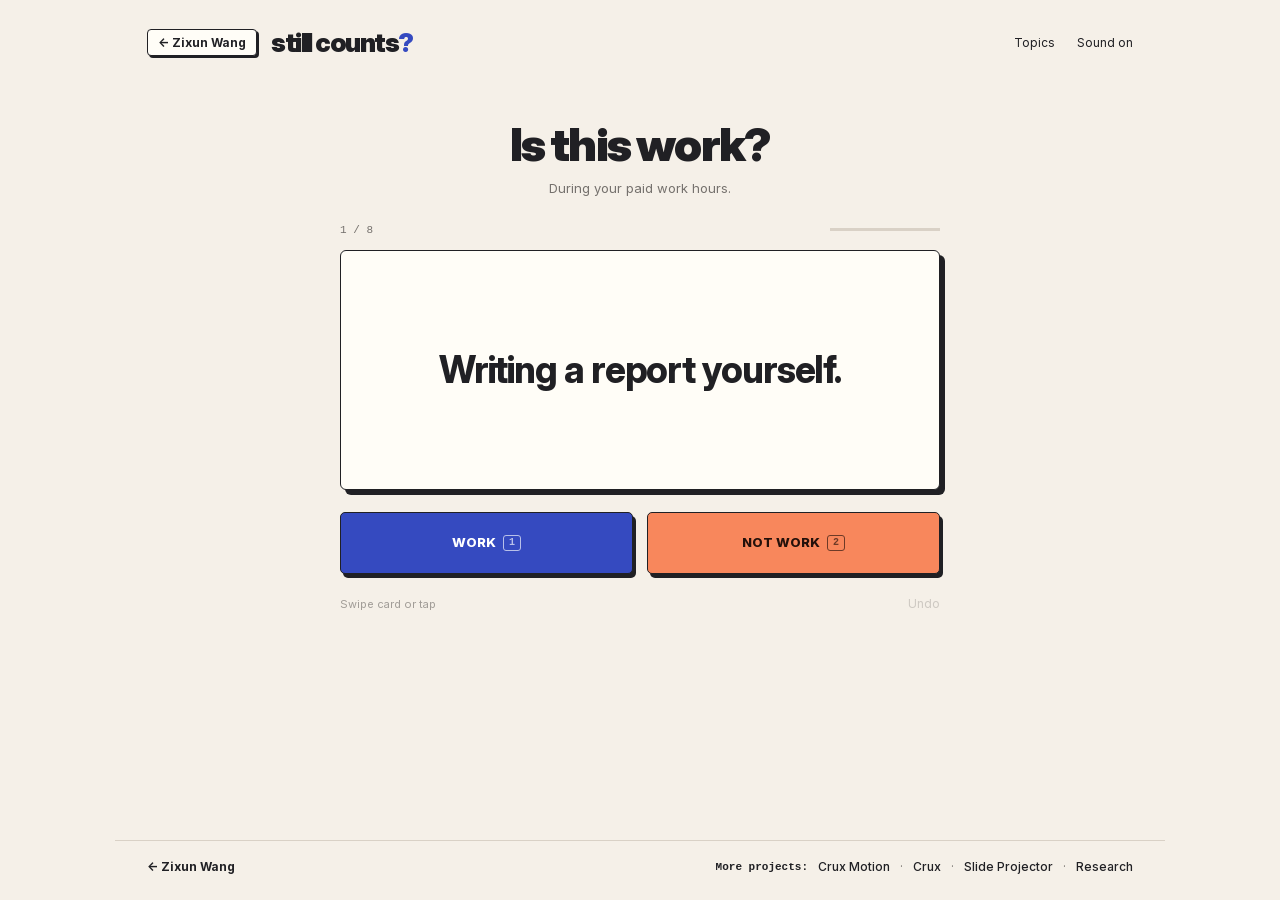
==== commit b95f816c: "Redesign portfolio and subsites into project-first showcase with real previews and cross-links" ====
--- a/cross-examination/index.html
+++ b/cross-examination/index.html
@@ -12,7 +12,7 @@
 <a class="skip-link" href="#main">Skip to game</a>
 <header class="site-header">
   <div class="header-brand">
-    <a class="portfolio-back" href="../" aria-label="Back to Zixun Wang portfolio">zw°</a>
+    <a class="portfolio-back" href="../" aria-label="Back to Zixun Wang portfolio">← Zixun Wang</a>
     <a class="wordmark" href="./" aria-label="Still Counts home">still counts<span>?</span></a>
   </div>
   <div class="header-controls">
@@ -21,6 +21,19 @@
   </div>
 </header>
 <main id="main" tabindex="-1"><p class="loading" role="status">Loading…</p></main>
+<footer class="site-footer">
+  <a class="footer-portfolio" href="../">← Zixun Wang</a>
+  <nav class="footer-links" aria-label="More projects by Zixun Wang">
+    <span class="footer-label">More projects:</span>
+    <a href="https://superjay0208.github.io/crux-motion/" target="_blank" rel="noopener noreferrer">Crux Motion</a>
+    <span aria-hidden="true">·</span>
+    <a href="https://superjay0208.github.io/crux/" target="_blank" rel="noopener noreferrer">Crux</a>
+    <span aria-hidden="true">·</span>
+    <a href="../slide-projector/">Slide Projector</a>
+    <span aria-hidden="true">·</span>
+    <a href="../research/">Research</a>
+  </nav>
+</footer>
 <dialog id="topics-dialog" aria-labelledby="topics-title"><button class="close-dialog" data-close type="button" aria-label="Close topics">Close</button><h2 id="topics-title">Pick a question.</h2><div id="topic-list"></div></dialog>
 <dialog id="copy-dialog" aria-labelledby="copy-title"><button class="close-dialog" data-close type="button" aria-label="Close result text">Close</button><h2 id="copy-title">Your calls.</h2><textarea id="copy-output" rows="13" readonly aria-label="Shareable result"></textarea></dialog>
 <div id="effects" aria-hidden="true"></div><div id="announcer" class="sr-only" role="status" aria-live="polite"></div>
--- a/cross-examination/styles.css
+++ b/cross-examination/styles.css
@@ -1,7 +1,7 @@
 @font-face{font-family:Inter;src:url('../slide-projector/fonts/InterVariable.woff2') format('woff2');font-weight:100 900;font-display:swap}
 :root{--paper:#f5f0e8;--card:#fffdf7;--ink:#202024;--muted:#75716d;--line:#d9d1c6;--blue:#354ac0;--orange:#b33d15;--yellow:#f6dc7a;--sans:Inter,Arial,Helvetica,sans-serif;--mono:ui-monospace,'Courier New',monospace}
 *{box-sizing:border-box}
-body{margin:0;background:var(--paper);color:var(--ink);font-family:var(--sans);-webkit-font-smoothing:antialiased}
+body{margin:0;min-height:100svh;display:flex;flex-direction:column;background:var(--paper);color:var(--ink);font-family:var(--sans);-webkit-font-smoothing:antialiased}
 button{font:inherit;color:inherit;cursor:pointer;-webkit-tap-highlight-color:transparent;touch-action:manipulation}
 button:disabled{cursor:default}
 a{color:inherit}
@@ -10,10 +10,10 @@
 .skip-link{position:fixed;top:-60px;left:20px;z-index:99;background:var(--ink);color:#fff;padding:12px}
 .skip-link:focus{top:10px}
 
-.site-header{max-width:1050px;margin:auto;padding:24px 32px;display:flex;justify-content:space-between;align-items:center;gap:20px}
-.header-brand{display:flex;align-items:baseline;gap:16px}
-.portfolio-back{font-family:Georgia,serif;font-weight:700;font-size:22px;letter-spacing:-1.5px;text-decoration:none;opacity:.55;transition:opacity .18s}
-.portfolio-back:hover{opacity:1}
+.site-header{width:100%;max-width:1050px;margin:0 auto;padding:22px 32px;display:flex;justify-content:space-between;align-items:center;gap:20px}
+.header-brand{display:flex;align-items:center;gap:14px;min-width:0}
+.portfolio-back{font-size:12px;font-weight:700;text-decoration:none;padding:5px 10px;border:1.5px solid var(--ink);border-radius:4px;background:var(--card);box-shadow:2px 2px 0 var(--ink);white-space:nowrap;transition:transform .12s,box-shadow .12s}
+.portfolio-back:hover{transform:translate(-1px,-1px);box-shadow:3px 3px 0 var(--ink)}
 .wordmark{font-size:26px;font-weight:900;letter-spacing:-1.5px;text-decoration:none;white-space:nowrap}
 .wordmark span{color:var(--blue)}
 .header-controls{display:flex;gap:22px}
@@ -21,7 +21,7 @@
 .text-button:hover:not(:disabled){text-decoration:underline}
 .text-button:disabled{opacity:.3}
 
-main{max-width:960px;margin:auto;padding:48px 32px 45px}
+main{flex:1;width:100%;max-width:960px;margin:0 auto;padding:36px 32px 45px}
 .play-layout{max-width:600px;margin:auto}
 .topic-intro{text-align:center;margin-bottom:28px}
 .topic-intro h1{font-size:clamp(32px,4.4vw,46px);font-weight:900;letter-spacing:-1.8px;line-height:1.08;margin:0}
@@ -87,9 +87,23 @@
 .receipt-rows li.spotlight{background:#f6dc7a30}
 .receipt-observation{background:var(--yellow);padding:16px;margin-top:18px}
 .receipt-observation h3{font-size:21px;line-height:1.16;letter-spacing:-.5px;margin:0}
+.receipt-footer{display:flex;justify-content:space-between;align-items:center;gap:12px;margin-top:16px;padding-top:12px;border-top:1px dashed var(--line);font:10px var(--mono);color:var(--muted)}
+.receipt-footer a{font-weight:700;color:var(--ink);text-decoration:underline;text-underline-offset:3px}
 .result-actions{display:grid;grid-template-columns:1fr 1fr;gap:12px;margin-top:24px}
 #export-status{grid-column:1/-1;font:11px/1.5 var(--mono);margin:0}
 .replay-actions{display:flex;justify-content:space-between;margin-top:12px;color:var(--muted)}
+.result-more{margin-top:18px;padding:12px 14px;border:1.5px solid var(--ink);border-radius:5px;background:var(--card);display:flex;flex-wrap:wrap;align-items:center;justify-content:center;gap:6px 10px;font-size:12px;color:var(--muted)}
+.result-more>span:first-child{font:700 11px var(--mono);color:var(--ink)}
+.result-more a{font-weight:600;color:var(--ink);text-decoration:underline;text-underline-offset:3px}
+.result-more a:hover{color:var(--blue)}
+
+.site-footer{width:100%;max-width:1050px;margin:0 auto;padding:18px 32px 26px;border-top:1px solid var(--line);display:flex;flex-wrap:wrap;justify-content:space-between;align-items:center;gap:12px 24px;font-size:12px;color:var(--muted)}
+.footer-portfolio{font-weight:700;color:var(--ink);text-decoration:none}
+.footer-portfolio:hover{text-decoration:underline}
+.footer-links{display:flex;flex-wrap:wrap;align-items:center;gap:6px 10px}
+.footer-label{font:700 11px var(--mono);color:var(--ink)}
+.footer-links a{text-decoration:none;color:var(--ink);font-weight:500}
+.footer-links a:hover{text-decoration:underline;color:var(--blue)}
 
 dialog{width:min(470px,calc(100% - 32px));max-height:90dvh;padding:28px;border:1.5px solid var(--ink);border-radius:6px;background:var(--paper);box-shadow:6px 6px 0 var(--ink)}
 dialog::backdrop{background:#20202488}
@@ -112,15 +126,18 @@
 @keyframes paper{from{transform:translate(0);opacity:1}to{transform:translate(var(--x),var(--y)) rotate(var(--r));opacity:0}}
 
 @media(max-width:640px){
-  .site-header{padding:20px 22px}
-  .wordmark{font-size:24px}
-  .header-controls{gap:16px}
-  main{padding:36px 22px 30px}
-  .case-card{min-height:230px;padding:30px 22px}
-  .choice{font-size:11.5px;min-height:58px}
+  .site-header{padding:16px 18px;gap:8px 12px;flex-wrap:wrap}
+  .header-brand{gap:10px}
+  .portfolio-back{font-size:11px;padding:4px 8px}
+  .wordmark{font-size:21px}
+  .header-controls{gap:12px}
+  main{padding:24px 18px 28px}
+  .case-card{min-height:210px;padding:24px 18px}
+  .choice{font-size:11.5px;min-height:56px}
   .review-pair{grid-template-columns:1fr;gap:14px}
   .review-card{min-height:190px;padding:20px 16px}
   .receipt-paper{padding:22px 18px}
   .receipt-rows li{font-size:11px;grid-template-columns:14px 1fr 80px;gap:6px}
+  .site-footer{padding:16px 18px 24px}
 }
 @media(prefers-reduced-motion:reduce){*,*::before,*::after{animation:none!important;transition:none!important;scroll-behavior:auto!important}#effects{display:none}}
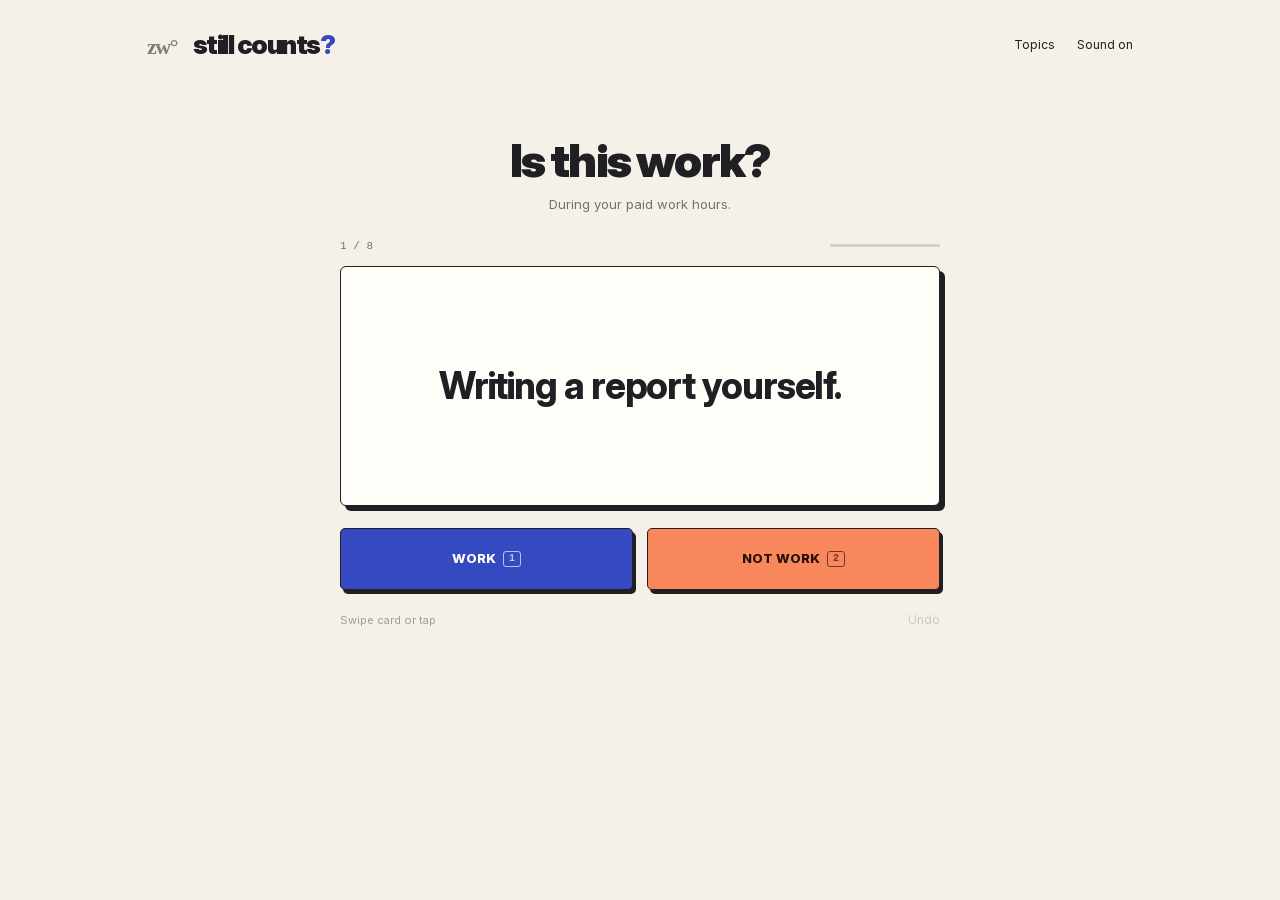
==== commit b903a962: "Revert "Redesign portfolio and subsites into project-first showcase with real previews and cross-lin" ====
--- a/cross-examination/index.html
+++ b/cross-examination/index.html
@@ -12,7 +12,7 @@
 <a class="skip-link" href="#main">Skip to game</a>
 <header class="site-header">
   <div class="header-brand">
-    <a class="portfolio-back" href="../" aria-label="Back to Zixun Wang portfolio">← Zixun Wang</a>
+    <a class="portfolio-back" href="../" aria-label="Back to Zixun Wang portfolio">zw°</a>
     <a class="wordmark" href="./" aria-label="Still Counts home">still counts<span>?</span></a>
   </div>
   <div class="header-controls">
@@ -21,19 +21,6 @@
   </div>
 </header>
 <main id="main" tabindex="-1"><p class="loading" role="status">Loading…</p></main>
-<footer class="site-footer">
-  <a class="footer-portfolio" href="../">← Zixun Wang</a>
-  <nav class="footer-links" aria-label="More projects by Zixun Wang">
-    <span class="footer-label">More projects:</span>
-    <a href="https://superjay0208.github.io/crux-motion/" target="_blank" rel="noopener noreferrer">Crux Motion</a>
-    <span aria-hidden="true">·</span>
-    <a href="https://superjay0208.github.io/crux/" target="_blank" rel="noopener noreferrer">Crux</a>
-    <span aria-hidden="true">·</span>
-    <a href="../slide-projector/">Slide Projector</a>
-    <span aria-hidden="true">·</span>
-    <a href="../research/">Research</a>
-  </nav>
-</footer>
 <dialog id="topics-dialog" aria-labelledby="topics-title"><button class="close-dialog" data-close type="button" aria-label="Close topics">Close</button><h2 id="topics-title">Pick a question.</h2><div id="topic-list"></div></dialog>
 <dialog id="copy-dialog" aria-labelledby="copy-title"><button class="close-dialog" data-close type="button" aria-label="Close result text">Close</button><h2 id="copy-title">Your calls.</h2><textarea id="copy-output" rows="13" readonly aria-label="Shareable result"></textarea></dialog>
 <div id="effects" aria-hidden="true"></div><div id="announcer" class="sr-only" role="status" aria-live="polite"></div>
--- a/cross-examination/styles.css
+++ b/cross-examination/styles.css
@@ -1,7 +1,7 @@
 @font-face{font-family:Inter;src:url('../slide-projector/fonts/InterVariable.woff2') format('woff2');font-weight:100 900;font-display:swap}
 :root{--paper:#f5f0e8;--card:#fffdf7;--ink:#202024;--muted:#75716d;--line:#d9d1c6;--blue:#354ac0;--orange:#b33d15;--yellow:#f6dc7a;--sans:Inter,Arial,Helvetica,sans-serif;--mono:ui-monospace,'Courier New',monospace}
 *{box-sizing:border-box}
-body{margin:0;min-height:100svh;display:flex;flex-direction:column;background:var(--paper);color:var(--ink);font-family:var(--sans);-webkit-font-smoothing:antialiased}
+body{margin:0;background:var(--paper);color:var(--ink);font-family:var(--sans);-webkit-font-smoothing:antialiased}
 button{font:inherit;color:inherit;cursor:pointer;-webkit-tap-highlight-color:transparent;touch-action:manipulation}
 button:disabled{cursor:default}
 a{color:inherit}
@@ -10,10 +10,10 @@
 .skip-link{position:fixed;top:-60px;left:20px;z-index:99;background:var(--ink);color:#fff;padding:12px}
 .skip-link:focus{top:10px}
 
-.site-header{width:100%;max-width:1050px;margin:0 auto;padding:22px 32px;display:flex;justify-content:space-between;align-items:center;gap:20px}
-.header-brand{display:flex;align-items:center;gap:14px;min-width:0}
-.portfolio-back{font-size:12px;font-weight:700;text-decoration:none;padding:5px 10px;border:1.5px solid var(--ink);border-radius:4px;background:var(--card);box-shadow:2px 2px 0 var(--ink);white-space:nowrap;transition:transform .12s,box-shadow .12s}
-.portfolio-back:hover{transform:translate(-1px,-1px);box-shadow:3px 3px 0 var(--ink)}
+.site-header{max-width:1050px;margin:auto;padding:24px 32px;display:flex;justify-content:space-between;align-items:center;gap:20px}
+.header-brand{display:flex;align-items:baseline;gap:16px}
+.portfolio-back{font-family:Georgia,serif;font-weight:700;font-size:22px;letter-spacing:-1.5px;text-decoration:none;opacity:.55;transition:opacity .18s}
+.portfolio-back:hover{opacity:1}
 .wordmark{font-size:26px;font-weight:900;letter-spacing:-1.5px;text-decoration:none;white-space:nowrap}
 .wordmark span{color:var(--blue)}
 .header-controls{display:flex;gap:22px}
@@ -21,7 +21,7 @@
 .text-button:hover:not(:disabled){text-decoration:underline}
 .text-button:disabled{opacity:.3}
 
-main{flex:1;width:100%;max-width:960px;margin:0 auto;padding:36px 32px 45px}
+main{max-width:960px;margin:auto;padding:48px 32px 45px}
 .play-layout{max-width:600px;margin:auto}
 .topic-intro{text-align:center;margin-bottom:28px}
 .topic-intro h1{font-size:clamp(32px,4.4vw,46px);font-weight:900;letter-spacing:-1.8px;line-height:1.08;margin:0}
@@ -87,23 +87,9 @@
 .receipt-rows li.spotlight{background:#f6dc7a30}
 .receipt-observation{background:var(--yellow);padding:16px;margin-top:18px}
 .receipt-observation h3{font-size:21px;line-height:1.16;letter-spacing:-.5px;margin:0}
-.receipt-footer{display:flex;justify-content:space-between;align-items:center;gap:12px;margin-top:16px;padding-top:12px;border-top:1px dashed var(--line);font:10px var(--mono);color:var(--muted)}
-.receipt-footer a{font-weight:700;color:var(--ink);text-decoration:underline;text-underline-offset:3px}
 .result-actions{display:grid;grid-template-columns:1fr 1fr;gap:12px;margin-top:24px}
 #export-status{grid-column:1/-1;font:11px/1.5 var(--mono);margin:0}
 .replay-actions{display:flex;justify-content:space-between;margin-top:12px;color:var(--muted)}
-.result-more{margin-top:18px;padding:12px 14px;border:1.5px solid var(--ink);border-radius:5px;background:var(--card);display:flex;flex-wrap:wrap;align-items:center;justify-content:center;gap:6px 10px;font-size:12px;color:var(--muted)}
-.result-more>span:first-child{font:700 11px var(--mono);color:var(--ink)}
-.result-more a{font-weight:600;color:var(--ink);text-decoration:underline;text-underline-offset:3px}
-.result-more a:hover{color:var(--blue)}
-
-.site-footer{width:100%;max-width:1050px;margin:0 auto;padding:18px 32px 26px;border-top:1px solid var(--line);display:flex;flex-wrap:wrap;justify-content:space-between;align-items:center;gap:12px 24px;font-size:12px;color:var(--muted)}
-.footer-portfolio{font-weight:700;color:var(--ink);text-decoration:none}
-.footer-portfolio:hover{text-decoration:underline}
-.footer-links{display:flex;flex-wrap:wrap;align-items:center;gap:6px 10px}
-.footer-label{font:700 11px var(--mono);color:var(--ink)}
-.footer-links a{text-decoration:none;color:var(--ink);font-weight:500}
-.footer-links a:hover{text-decoration:underline;color:var(--blue)}
 
 dialog{width:min(470px,calc(100% - 32px));max-height:90dvh;padding:28px;border:1.5px solid var(--ink);border-radius:6px;background:var(--paper);box-shadow:6px 6px 0 var(--ink)}
 dialog::backdrop{background:#20202488}
@@ -126,18 +112,15 @@
 @keyframes paper{from{transform:translate(0);opacity:1}to{transform:translate(var(--x),var(--y)) rotate(var(--r));opacity:0}}
 
 @media(max-width:640px){
-  .site-header{padding:16px 18px;gap:8px 12px;flex-wrap:wrap}
-  .header-brand{gap:10px}
-  .portfolio-back{font-size:11px;padding:4px 8px}
-  .wordmark{font-size:21px}
-  .header-controls{gap:12px}
-  main{padding:24px 18px 28px}
-  .case-card{min-height:210px;padding:24px 18px}
-  .choice{font-size:11.5px;min-height:56px}
+  .site-header{padding:20px 22px}
+  .wordmark{font-size:24px}
+  .header-controls{gap:16px}
+  main{padding:36px 22px 30px}
+  .case-card{min-height:230px;padding:30px 22px}
+  .choice{font-size:11.5px;min-height:58px}
   .review-pair{grid-template-columns:1fr;gap:14px}
   .review-card{min-height:190px;padding:20px 16px}
   .receipt-paper{padding:22px 18px}
   .receipt-rows li{font-size:11px;grid-template-columns:14px 1fr 80px;gap:6px}
-  .site-footer{padding:16px 18px 24px}
 }
 @media(prefers-reduced-motion:reduce){*,*::before,*::after{animation:none!important;transition:none!important;scroll-behavior:auto!important}#effects{display:none}}
